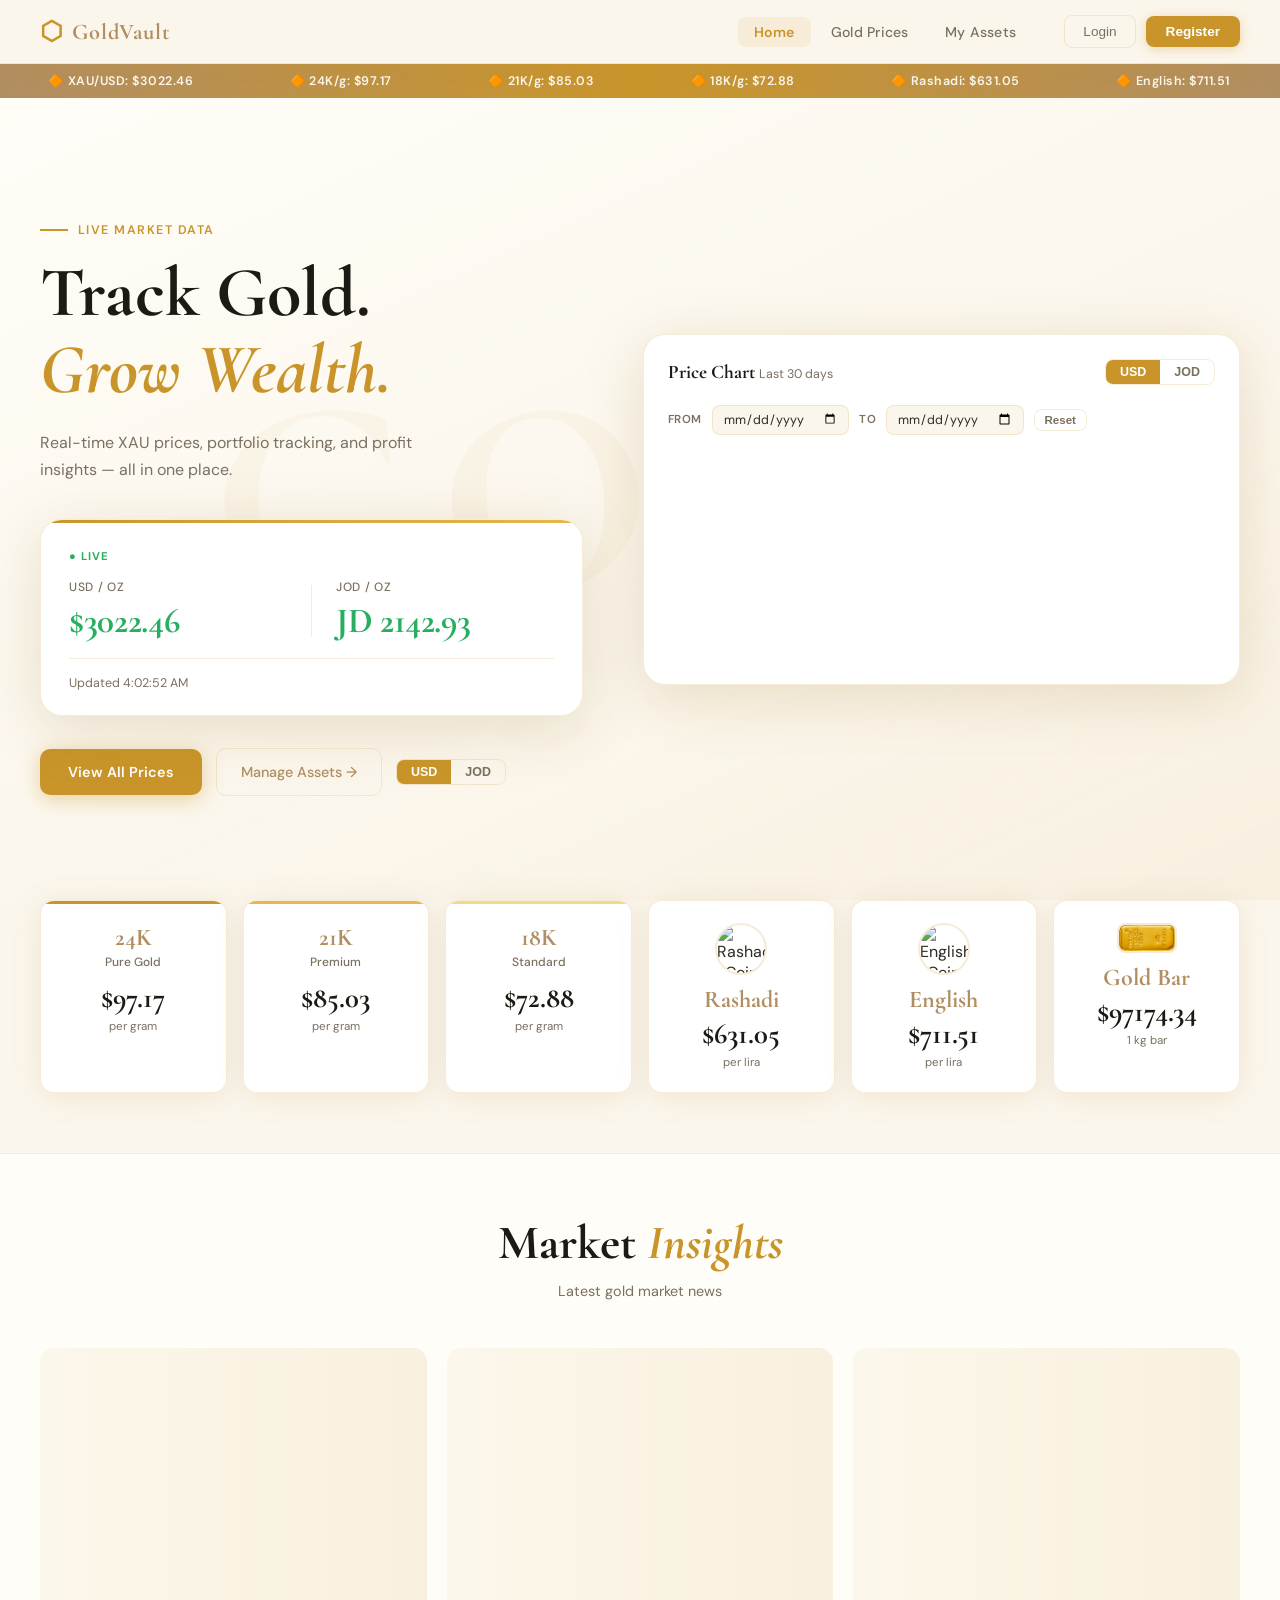
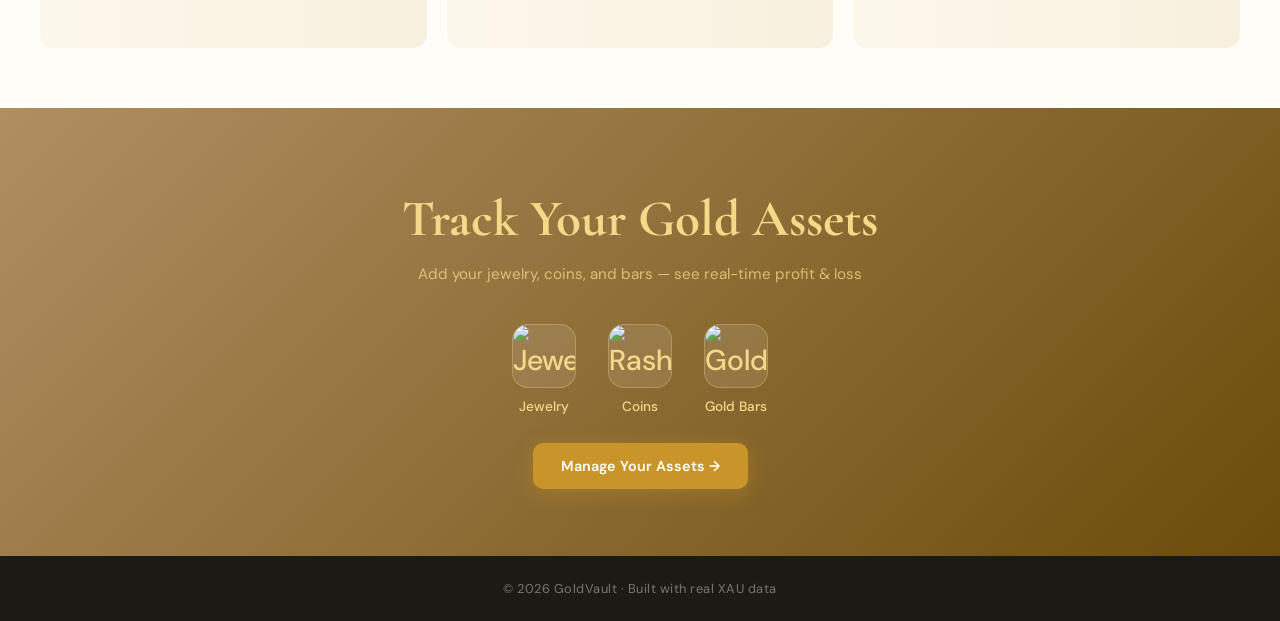
==== html/index.html @ d821ee91 "fix index page" ====
<!DOCTYPE html>
<html lang="en">

<head>
  <meta charset="UTF-8" />
  <meta name="viewport" content="width=device-width, initial-scale=1.0" />
  <title>GoldVault – Live Gold Price Tracker</title>
  <link rel="icon" href="../assets/images/gold_logo.png" type="image/x-icon">
  <link rel="preconnect" href="https://fonts.googleapis.com">
  <link
    href="https://fonts.googleapis.com/css2?family=Cormorant+Garamond:ital,wght@0,300;0,400;0,600;0,700;1,300;1,400&family=DM+Sans:wght@300;400;500;600&display=swap"
    rel="stylesheet">
  <link rel="stylesheet" href="../css/style.css">
</head>

<body>
  <div class="sparkle-layer" id="sparkleLayer"></div>
  <div class="coin-burst" id="coinBurst"></div>

  <!-- NAVBAR -->
  <nav class="navbar">
    <div class="nav-brand">
      <span class="nav-icon">⬡</span>
      <span class="nav-title">GoldVault</span>
    </div>
    <ul class="nav-links">
      <li><a href="../html/index.html" class="active">Home</a></li>
      <li><a href="../html/prices.html">Gold Prices</a></li>
      <li><a href="../html/myAssets.html">My Assets</a></li>
    </ul>
    <div class="nav-auth">
      <button id="loginBtn" type="button" class="btn-ghost">Login</button>
      <button id="registerBtn" type="button" class="btn-gold">Register</button>
      <button id="logoutBtn" type="button" class="btn-ghost" style="display: none;">Logout</button>
    </div>
    <button class="nav-toggle" id="navToggle">☰</button>
  </nav>

  <!-- TICKER -->
  <div class="ticker-bar">
    <div class="ticker-track" id="tickerTrack">
      <span class="ticker-item">🔴 Loading live prices...</span>
    </div>
  </div>

  <!-- HERO -->
  <section class="hero">
    <div class="hero-bg-text">GOLD</div>
    <div class="hero-content">
      <div class="hero-left">
        <p class="hero-eyebrow">Live Market Data</p>
        <h1 class="hero-title">Track Gold.<br><em>Grow Wealth.</em></h1>
        <p class="hero-sub">Real-time XAU prices, portfolio tracking, and profit insights — all in one place.</p>

        <div class="live-price-card" id="livePriceCard">
          <div class="live-badge">● LIVE</div>
          <div class="price-row">
            <div class="price-block">
              <span class="price-label">USD / oz</span>
              <span class="price-value" id="priceUSD">—</span>
            </div>
            <div class="price-divider"></div>
            <div class="price-block">
              <span class="price-label">JOD / oz</span>
              <span class="price-value" id="priceJOD">—</span>
            </div>
          </div>
          <div class="price-meta">
            <span id="priceTime">Fetching...</span>
          </div>
        </div>

        <div class="hero-cta">
          <a href="../html/prices.html" class="btn-gold-lg">View All Prices</a>
          <a href="../html/myAssets.html" class="btn-outline-lg">Manage Assets →</a>
          <div class="cta-price-btn">
            <div class="currency-toggle">
              <button class="toggle-btn active" id="btnUSD" onclick="setCurrency('USD')">USD</button>
              <button class="toggle-btn" id="btnJOD" onclick="setCurrency('JOD')">JOD</button>
            </div>
          </div>
        </div>
      </div>

      <div class="hero-right">
        <div class="chart-card">
          <div class="chart-header">
            <span class="chart-title">Price Chart <span class="chart-sub">Last 30 days</span></span>
            <div class="chart-currency-toggle">
              <button class="ctoggle active" onclick="toggleChart('USD',this)">USD</button>
              <button class="ctoggle" onclick="toggleChart('JOD',this)">JOD</button>
            </div>
          </div>
          <div class="chart-controls">
            <span class="chart-date-label">From</span>
            <input type="date" id="chartDateFrom" class="chart-date-input" onchange="filterChartByDate()"/>
            <span class="chart-date-label">To</span>
            <input type="date" id="chartDateTo" class="chart-date-input" onchange="filterChartByDate()"/>
            <button class="toggle-btn" onclick="resetChartFilter()" style="border:1.5px solid var(--border);border-radius:8px;font-size:0.72rem;padding:4px 10px">Reset</button>
          </div>
          <canvas id="priceChart" height="220"></canvas>
        </div>
      </div>
    </div>
  </section>

  <!-- GOLD RATES STRIP -->
  <section class="rates-strip">
    <div class="rates-grid">
      <div class="rate-card karat24">
        <div class="rate-karat">24K</div>
        <div class="rate-name">Pure Gold</div>
        <div class="rate-price" id="rate24">—</div>
        <div class="rate-unit">per gram</div>
      </div>
      <div class="rate-card karat21">
        <div class="rate-karat">21K</div>
        <div class="rate-name">Premium</div>
        <div class="rate-price" id="rate21">—</div>
        <div class="rate-unit">per gram</div>
      </div>
      <div class="rate-card karat18">
        <div class="rate-karat">18K</div>
        <div class="rate-name">Standard</div>
        <div class="rate-price" id="rate18">—</div>
        <div class="rate-unit">per gram</div>
      </div>
      <div class="rate-card coin-card">
        <img src="../assets/coins/rashadi_coin.png" alt="Rashadi Coin" class="coin-img" />
        <div class="rate-karat">Rashadi</div>
        <div class="rate-price" id="rateRashadi">—</div>
        <div class="rate-unit">per lira</div>
      </div>
      <div class="rate-card coin-card">
        <img src="../assets/coins/english_coin.png" alt="English Coin" class="coin-img" />
        <div class="rate-karat">English</div>
        <div class="rate-price" id="rateEnglish">—</div>
        <div class="rate-unit">per lira</div>
      </div>
      <div class="rate-card bar-card">
        <img src="../assets/bars/gold-bar.jpg" alt="Gold Bar" class="bar-img" />
        <div class="rate-karat">Gold Bar</div>
        <div class="rate-price" id="rateBar">—</div>
        <div class="rate-unit">1 kg bar</div>
      </div>
    </div>
  </section>

  <!-- NEWS SECTION -->
  <section class="news-section">
    <div class="section-header">
      <h2 class="section-title">Market <em>Insights</em></h2>
      <p class="section-sub">Latest gold market news</p>
    </div>
    <div class="news-grid" id="newsGrid">
      <div class="news-skeleton"></div>
      <div class="news-skeleton"></div>
      <div class="news-skeleton"></div>
    </div>
  </section>

  <!-- ADD ASSETS -->
  <section class="cta-section">
    <div class="cta-inner">
      <h2 class="cta-title">Track Your Gold Assets</h2>
      <p class="cta-sub">Add your jewelry, coins, and bars — see real-time profit & loss</p>
      <div class="asset-types">
        <div class="asset-type">
          <div class="asset-icon"><img src="../assets/images/gold-jewelry.png" alt="Jewelry"></div>
          <span>Jewelry</span>
        </div>
        <div class="asset-type">
          <div class="asset-icon"><img src="../assets/coins/rashadi_coin.png" alt="Rashadi Coin"></div>
          <span>Coins</span>
        </div>
        <div class="asset-type">
          <div class="asset-icon"><img src="../assets/bars/square_gold.png" alt="Gold Bar"></div>
          <span>Gold Bars</span>
        </div>
      </div>
      <a href="../html/myAssets.html" class="btn-gold-lg">Manage Your Assets →</a>
    </div>
  </section>

  <footer class="footer">
    <p>© 2026 GoldVault · Built with real XAU data</p>
  </footer>

  <script src="https://cdn.jsdelivr.net/npm/chart.js"></script>
  <script src="../js/app.js"></script>
</body>

</html>
---- css/style.css ----
/* ============================
   GOLDVAULT – CSS
   Gold/Amber Luxury Theme
   ============================ */

*,
*::before,
*::after {
  box-sizing: border-box;
  margin: 0;
  padding: 0;
}

:root {
  --gold: #C9952A;
  --gold-light: #E8B84B;
  --gold-pale: #F5D98A;
  --gold-dark: #B18E62;
  --cream: #FBF6EC;
  --warm-white: #FFFDF7;
  --charcoal: #1C1A14;
  --ink: #2E2B20;
  --muted: #7A7060;
  --card-bg: #FFFFFF;
  --border: rgba(201, 149, 42, 0.18);
  --shadow: 0 4px 32px rgba(139, 101, 16, 0.10);
  --shadow-lg: 0 12px 60px rgba(139, 101, 16, 0.18);
  --radius: 14px;
  --radius-lg: 22px;
}

html {
  scroll-behavior: smooth;

}

body {
  font-family: 'DM Sans', sans-serif;
  background: var(--cream);
  color: var(--ink);
  min-height: 100vh;
  overflow-x: hidden;
  cursor: url("data:image/svg+xml,%3Csvg xmlns='http://www.w3.org/2000/svg' width='28' height='28' viewBox='0 0 28 28'%3E%3Ccircle cx='14' cy='14' r='13' fill='%23C9952A' stroke='%23B18E62' stroke-width='1.5'/%3E%3Ccircle cx='14' cy='14' r='9' fill='none' stroke='%23F5D98A' stroke-width='1'/%3E%3Ctext x='14' y='18.5' text-anchor='middle' font-size='11' font-weight='bold' fill='%23FBF6EC' font-family='serif'%3E%E2%9D%96%3C/text%3E%3C/svg%3E") 14 14, pointer;
}

/* ── FLOATING SPARKLES ── */
.sparkle-layer {
  position: fixed;
  top: 0; left: 0;
  width: 100%; height: 100%;
  pointer-events: none;
  z-index: 0;
  overflow: hidden;
}

.sparkle {
  position: absolute;
  border-radius: 50%;
  pointer-events: none;
  animation: floatSparkle linear infinite;
  opacity: 0;
}

@keyframes floatSparkle {
  0%   { transform: translateY(0) rotate(0deg) scale(0.8); opacity: 0; }
  10%  { opacity: 1; }
  90%  { opacity: 0.7; }
  100% { transform: translateY(-110vh) rotate(720deg) scale(1.2); opacity: 0; }
}

/* ── COIN EXPLOSION ── */
.coin-burst {
  position: fixed;
  pointer-events: none;
  z-index: 9999;
  width: 0; height: 0;
}

.burst-coin {
  position: absolute;
  font-size: 18px;
  animation: burstFly 0.9s ease-out forwards;
  transform-origin: center;
}

@keyframes burstFly {
  0%   { transform: translate(0,0) scale(1) rotate(0deg); opacity: 1; }
  100% { transform: translate(var(--tx), var(--ty)) scale(0.3) rotate(var(--tr)); opacity: 0; }
}

/* ── FONTS ── */
.serif {
  font-family: 'Cormorant Garamond', serif;
}

em {
  font-style: italic;
  font-family: 'Cormorant Garamond', serif;
  color: var(--gold);
}

/* ============================
   NAVBAR
   ============================ */
.navbar {
  position: sticky;
  top: 0;
  z-index: 100;
  display: flex;
  align-items: center;
  gap: 32px;
  padding: 0 40px;
  height: 64px;
  background: rgba(251, 246, 236, 0.92);
  backdrop-filter: blur(16px);
  border-bottom: 1px solid var(--border);
  box-shadow: 0 2px 20px rgba(201, 149, 42, 0.08);
}

.nav-brand {
  display: flex;
  align-items: center;
  gap: 8px;
  font-family: 'Cormorant Garamond', serif;
  font-size: 1.4rem;
  font-weight: 700;
  color: var(--gold-dark);
  letter-spacing: 0.04em;
  text-decoration: none;
}

.nav-icon {
  font-size: 1.6rem;
  color: var(--gold);
}

.nav-title {
  color: var(--gold-dark);
}

.nav-links {
  display: flex;
  gap: 4px;
  list-style: none;
  margin-left: auto;
}

.nav-links a {
  display: block;
  padding: 6px 16px;
  text-decoration: none;
  color: var(--muted);
  font-size: 0.88rem;
  font-weight: 500;
  letter-spacing: 0.02em;
  border-radius: 8px;
  transition: all 0.2s;
}

.nav-links a:hover,
.nav-links a.active {
  color: var(--gold-dark);
  background: rgba(201, 149, 42, 0.10);
}

.nav-links a.active {
  color: var(--gold);
  font-weight: 600;
}

.nav-auth {
  display: flex;
  align-items: center;
  gap: 10px;
}

.btn-ghost {
  padding: 8px 18px;
  border-radius: 8px;
  border: 1.5px solid var(--border);
  background: transparent;
  color: var(--muted);
  font-size: 0.85rem;
  font-weight: 500;
  text-decoration: none;
  transition: all 0.2s;
  cursor: pointer;
}

.btn-ghost:hover {
  border-color: var(--gold);
  color: var(--gold);
}

.btn-gold {
  padding: 8px 20px;
  border-radius: 8px;
  border: none;
  background: var(--gold);
  color: #fff;
  font-size: 0.85rem;
  font-weight: 600;
  text-decoration: none;
  transition: all 0.2s;
  cursor: pointer;
  box-shadow: 0 2px 12px rgba(201, 149, 42, 0.35);
}

.btn-gold:hover {
  background: var(--gold-light);
  transform: translateY(-1px);
}

.nav-toggle {
  display: none;
  background: none;
  border: none;
  font-size: 1.4rem;
  color: var(--gold-dark);
  cursor: pointer;
}

/* ============================
   TICKER BAR
   ============================ */
.ticker-bar {
  background: linear-gradient(90deg, var(--gold-dark), var(--gold), var(--gold-dark));
  height: 34px;
  overflow: hidden;
  display: flex;
  align-items: center;
}

.ticker-track {
  display: flex;
  align-items: center;
  white-space: nowrap;
  animation: ticker 28s linear infinite;
}

.ticker-item {
  padding: 0 48px;
  font-size: 0.78rem;
  font-weight: 600;
  color: var(--cream);
  letter-spacing: 0.04em;
}

@keyframes ticker {
  from {
    transform: translateX(0);
  }

  to {
    transform: translateX(-50%);
  }
}

/* ============================
   HERO
   ============================ */
.hero {
  position: relative;
  padding: 80px 40px 60px;
  overflow: hidden;
  min-height: calc(100vh - 98px);
  display: flex;
  align-items: center;
  background: linear-gradient(155deg, var(--warm-white) 0%, var(--cream) 60%, rgba(201, 149, 42, 0.06) 100%);
}

.hero-bg-text {
  position: absolute;
  top: 50%;
  left: 50%;
  transform: translate(-50%, -50%);
  font-family: 'Cormorant Garamond', serif;
  font-size: clamp(120px, 22vw, 280px);
  font-weight: 700;
  letter-spacing: 0.08em;
  color: rgba(201, 149, 42, 0.05);
  pointer-events: none;
  user-select: none;
  white-space: nowrap;
}

.hero-content {
  position: relative;
  z-index: 2;
  display: grid;
  grid-template-columns: 1fr 1.1fr;
  gap: 60px;
  align-items: center;
  max-width: 1280px;
  margin: 0 auto;
  width: 100%;
}

.hero-eyebrow {
  font-size: 0.78rem;
  font-weight: 600;
  letter-spacing: 0.12em;
  text-transform: uppercase;
  color: var(--gold);
  margin-bottom: 16px;
  display: flex;
  align-items: center;
  gap: 10px;
}

.hero-eyebrow::before {
  content: '';
  display: block;
  width: 28px;
  height: 1.5px;
  background: var(--gold);
}

.hero-title {
  font-family: 'Cormorant Garamond', serif;
  font-size: clamp(3rem, 5.5vw, 5rem);
  font-weight: 700;
  line-height: 1.1;
  color: var(--charcoal);
  margin-bottom: 20px;
}

.hero-sub {
  color: var(--muted);
  font-size: 1rem;
  line-height: 1.7;
  max-width: 420px;
  margin-bottom: 36px;
}

/* LIVE PRICE CARD */
.live-price-card {
  background: var(--card-bg);
  border: 1.5px solid var(--border);
  border-radius: var(--radius-lg);
  padding: 24px 28px;
  box-shadow: var(--shadow-lg);
  margin-bottom: 32px;
  position: relative;
  overflow: hidden;
}

.live-price-card::before {
  content: '';
  position: absolute;
  top: 0;
  left: 0;
  right: 0;
  height: 3px;
  background: linear-gradient(90deg, var(--gold), var(--gold-light));
}

.live-badge {
  display: inline-flex;
  align-items: center;
  gap: 6px;
  font-size: 0.7rem;
  font-weight: 700;
  letter-spacing: 0.1em;
  text-transform: uppercase;
  color: #27ae60;
  margin-bottom: 16px;
  animation: pulse-badge 2s ease-in-out infinite;
}

@keyframes pulse-badge {

  0%,
  100% {
    opacity: 1;
  }

  50% {
    opacity: 0.5;
  }
}

.price-row {
  display: flex;
  align-items: center;
  gap: 24px;
}

.price-block {
  flex: 1;
}

.price-label {
  font-size: 0.75rem;
  font-weight: 500;
  color: var(--muted);
  letter-spacing: 0.06em;
  text-transform: uppercase;
  display: block;
  margin-bottom: 4px;
}

.price-value {
  font-family: 'Cormorant Garamond', serif;
  font-size: 2.2rem;
  font-weight: 700;
  color: var(--gold-dark);
  letter-spacing: -0.01em;
}

.price-divider {
  width: 1px;
  height: 52px;
  background: var(--border);
}

.price-meta {
  display: flex;
  align-items: center;
  justify-content: space-between;
  margin-top: 16px;
  padding-top: 16px;
  border-top: 1px solid var(--border);
  font-size: 0.78rem;
  color: var(--muted);
}

.currency-toggle {
  display: flex;
  border-radius: 8px;
  border: 1.5px solid var(--border);
  overflow: hidden;
}

.toggle-btn {
  padding: 5px 14px;
  background: transparent;
  border: none;
  font-size: 0.78rem;
  font-weight: 600;
  color: var(--muted);
  cursor: pointer;
  transition: all 0.2s;
}

.toggle-btn.active {
  background: var(--gold);
  color: #fff;
}

/* HERO CTA */
.hero-cta {
  display: flex;
  gap: 14px;
  align-items: center;
}

.btn-gold-lg {
  padding: 14px 28px;
  background: var(--gold);
  color: #fff;
  font-size: 0.9rem;
  font-weight: 600;
  text-decoration: none;
  border-radius: 10px;
  box-shadow: 0 4px 20px rgba(201, 149, 42, 0.40);
  transition: all 0.2s;
}

.btn-gold-lg:hover {
  background: var(--gold-light);
  transform: translateY(-2px);
  box-shadow: 0 8px 28px rgba(201, 149, 42, 0.50);
}

.btn-outline-lg {
  padding: 14px 24px;
  border: 1.5px solid var(--border);
  color: var(--gold-dark);
  font-size: 0.9rem;
  font-weight: 500;
  text-decoration: none;
  border-radius: 10px;
  transition: all 0.2s;
}

.btn-outline-lg:hover {
  border-color: var(--gold);
  color: var(--gold);
  background: rgba(201, 149, 42, 0.06);
}

/* CHART CARD */
.hero-right {
  width: 100%;
}

.chart-card {
  background: var(--card-bg);
  border: 1.5px solid var(--border);
  border-radius: var(--radius-lg);
  padding: 24px;
  box-shadow: var(--shadow-lg);
}

.chart-header {
  display: flex;
  justify-content: space-between;
  align-items: center;
  margin-bottom: 20px;
}

.chart-title {
  font-family: 'Cormorant Garamond', serif;
  font-size: 1.2rem;
  font-weight: 700;
  color: var(--charcoal);
}

.chart-sub {
  font-size: 0.78rem;
  color: var(--muted);
  font-weight: 400;
  font-family: 'DM Sans', sans-serif;
}

.chart-currency-toggle {
  display: flex;
  border-radius: 8px;
  border: 1.5px solid var(--border);
  overflow: hidden;
}

.ctoggle {
  padding: 5px 14px;
  background: transparent;
  border: none;
  font-size: 0.78rem;
  font-weight: 600;
  color: var(--muted);
  cursor: pointer;
  transition: all 0.2s;
}

.ctoggle.active {
  background: var(--gold);
  color: #fff;
}

/* ============================
   RATES STRIP
   ============================ */
.rates-strip {
  padding: 0 40px 60px;
  max-width: 1280px;
  margin: 0 auto;
}

.rates-grid {
  display: grid;
  grid-template-columns: repeat(3, 1fr) repeat(3, 1fr);
  gap: 16px;
}

.rate-card {
  background: var(--card-bg);
  border: 1.5px solid var(--border);
  border-radius: var(--radius);
  padding: 22px 18px;
  text-align: center;
  box-shadow: var(--shadow);
  transition: all 0.25s;
  cursor: default;
  position: relative;
  overflow: hidden;
}

.rate-card:hover {
  transform: translateY(-4px);
  box-shadow: var(--shadow-lg);
  border-color: rgba(201, 149, 42, 0.35);
}

.rate-karat {
  font-family: 'Cormorant Garamond', serif;
  font-size: 1.5rem;
  font-weight: 700;
  color: var(--gold-dark);
  margin-bottom: 2px;
}

.rate-name {
  font-size: 0.75rem;
  color: var(--muted);
  margin-bottom: 10px;
  font-weight: 500;
}

.rate-price {
  font-family: 'Cormorant Garamond', serif;
  font-size: 1.8rem;
  font-weight: 700;
  color: var(--charcoal);
}

.rate-unit {
  font-size: 0.72rem;
  color: var(--muted);
  margin-top: 4px;
}

.karat24::before {
  content: '';
  position: absolute;
  top: 0;
  left: 0;
  right: 0;
  height: 3px;
  background: var(--gold);
}

.karat21::before {
  content: '';
  position: absolute;
  top: 0;
  left: 0;
  right: 0;
  height: 3px;
  background: var(--gold-light);
}

.karat18::before {
  content: '';
  position: absolute;
  top: 0;
  left: 0;
  right: 0;
  height: 3px;
  background: var(--gold-pale);
}

.coin-img,
.bar-img {
  width: 52px;
  height: 52px;
  object-fit: cover;
  border-radius: 50%;
  margin: 0 auto 10px;
  display: block;
  border: 2px solid var(--border);
}

.bar-img {
  border-radius: 8px;
  width: 60px;
  height: 30px;
}

/* ============================
   NEWS SECTION
   ============================ */
.news-section {
  padding: 60px 40px;
  background: var(--warm-white);
  border-top: 1px solid var(--border);
}

.section-header {
  text-align: center;
  margin-bottom: 48px;
}

.section-title {
  font-family: 'Cormorant Garamond', serif;
  font-size: clamp(2rem, 4vw, 3rem);
  font-weight: 700;
  color: var(--charcoal);
  margin-bottom: 10px;
}

.section-sub {
  color: var(--muted);
  font-size: 0.9rem;
}

.news-grid {
  display: grid;
  grid-template-columns: repeat(3, 1fr);
  gap: 20px;
  max-width: 1200px;
  margin: 0 auto;
}

.news-card {
  background: var(--card-bg);
  border: 1.5px solid var(--border);
  border-radius: var(--radius);
  overflow: hidden;
  box-shadow: var(--shadow);
  transition: all 0.25s;
  text-decoration: none;
  color: inherit;
  display: flex;
  flex-direction: column;
}

.news-card:hover {
  transform: translateY(-4px);
  box-shadow: var(--shadow-lg);
  border-color: rgba(201, 149, 42, 0.35);
}

.news-img {
  width: 100%;
  height: 160px;
  object-fit: cover;
  background: linear-gradient(135deg, rgba(201, 149, 42, 0.15), rgba(201, 149, 42, 0.05));
}

.news-body {
  padding: 20px;
  flex: 1;
  display: flex;
  flex-direction: column;
}

.news-source {
  font-size: 0.7rem;
  font-weight: 700;
  letter-spacing: 0.08em;
  text-transform: uppercase;
  color: var(--gold);
  margin-bottom: 8px;
}

.news-headline {
  font-family: 'Cormorant Garamond', serif;
  font-size: 1.1rem;
  font-weight: 600;
  line-height: 1.4;
  color: var(--charcoal);
  margin-bottom: 10px;
  flex: 1;
}

.news-date {
  font-size: 0.75rem;
  color: var(--muted);
  margin-top: auto;
}

.news-skeleton {
  height: 300px;
  border-radius: var(--radius);
  background: linear-gradient(90deg, rgba(201, 149, 42, 0.06) 0%, rgba(201, 149, 42, 0.12) 50%, rgba(201, 149, 42, 0.06) 100%);
  background-size: 200% 100%;
  animation: shimmer 1.5s infinite;
}

@keyframes shimmer {
  from {
    background-position: -200% 0;
  }

  to {
    background-position: 200% 0;
  }
}

/* ============================
   CTA SECTION
   ============================ */
.cta-section {
  padding: 80px 40px;
  background: linear-gradient(135deg, var(--gold-dark) 0%, #6b4c0a 100%);
  text-align: center;
}

.cta-inner {
  max-width: 680px;
  margin: 0 auto;
}

.cta-title {
  font-family: 'Cormorant Garamond', serif;
  font-size: clamp(2rem, 4vw, 3.2rem);
  font-weight: 700;
  color: var(--gold-pale);
  margin-bottom: 14px;
}

.cta-sub {
  color: rgba(245, 217, 138, 0.75);
  font-size: 0.95rem;
  margin-bottom: 40px;
}

.asset-types {
  display: flex;
  justify-content: center;
  gap: 32px;
  margin-bottom: 40px;
}

.asset-type {
  display: flex;
  flex-direction: column;
  align-items: center;
  gap: 10px;
  color: var(--gold-pale);
  font-size: 0.85rem;
  font-weight: 500;
}

.asset-icon img {
  width: 64px;
  height: 64px;
  background: rgba(255, 255, 255, 0.1);
  border: 1.5px solid rgba(245, 217, 138, 0.3);
  border-radius: 16px;
  display: flex;
  align-items: center;
  justify-content: center;
  font-size: 1.8rem;
  transition: all 0.2s;
}

.asset-type:hover .asset-icon img {
  background: rgba(245, 217, 138, 0.15);
  transform: translateY(-4px);
}

/* ============================
   FOOTER
   ============================ */
.footer {
  background: var(--charcoal);
  color: rgba(255, 255, 255, 0.4);
  text-align: center;
  padding: 24px 40px;
  font-size: 0.8rem;
  letter-spacing: 0.04em;
}

/* ============================
   PRICES PAGE
   ============================ */
.page-hero {
  padding: 60px 40px;
  background: linear-gradient(135deg, #1C1A14 0%, #2a1d00 45%, #3d2e00 75%, #7a5a10 100%);
  border-bottom: 1px solid var(--border);
  position: relative;
  overflow: hidden;
}

.page-hero::before {
  content: 'GOLD';
  position: absolute;
  right: -20px;
  top: 50%;
  transform: translateY(-50%);
  font-family: 'Cormorant Garamond', serif;
  font-size: clamp(100px, 18vw, 220px);
  font-weight: 700;
  color: rgba(201,149,42,0.08);
  pointer-events: none;
  user-select: none;
  letter-spacing: 0.06em;
  line-height: 1;
}

.page-hero-inner {
  max-width: 1280px;
  width: 100%;
  margin: 0 auto;
  display: flex;
  justify-content: space-between;
  align-items: center;
  gap: 40px;
  position: relative;
  z-index: 1;
}

.page-hero-content {
  flex: 1;
}

.page-title {
  font-family: 'Cormorant Garamond', serif;
  font-size: clamp(2.5rem, 5vw, 4.5rem);
  font-weight: 700;
  color: var(--gold-pale);
  line-height: 1.1;
  margin-bottom: 12px;
}

.page-title em {
  color: var(--gold-light);
}

.page-sub {
  color: rgba(245,217,138,0.65);
  font-size: 0.95rem;
}

.page-hero .hero-eyebrow {
  color: var(--gold-light);
}

.page-hero .hero-eyebrow::before {
  background: var(--gold-light);
}

.page-live-badge {
  background: var(--card-bg);
  border: 1.5px solid var(--border);
  border-radius: var(--radius-lg);
  padding: 28px 32px;
  box-shadow: var(--shadow-lg);
  text-align: center;
  min-width: 260px;
  position: relative;
  overflow: hidden;
}

.page-live-badge::before {
  content: '';
  position: absolute;
  top: 0;
  left: 0;
  right: 0;
  height: 3px;
  background: linear-gradient(90deg, var(--gold), var(--gold-light));
}

.page-ounce-price {
  font-family: 'Cormorant Garamond', serif;
  font-size: 2rem;
  font-weight: 700;
  color: var(--gold-dark);
  margin: 12px 0 4px;
}

.page-ounce-price span {
  display: block;
  font-size: 0.8rem;
  font-family: 'DM Sans', sans-serif;
  font-weight: 500;
  color: var(--muted);
  margin-bottom: 4px;
}

.page-time {
  font-size: 0.75rem;
  color: var(--muted);
}

/* PRICES SECTION */
.prices-section {
  padding: 60px 40px;
}

.prices-inner {
  max-width: 1280px;
  margin: 0 auto;
}

.price-category {
  margin-bottom: 64px;
}

.cat-title {
  font-family: 'Cormorant Garamond', serif;
  font-size: 2rem;
  font-weight: 700;
  color: var(--charcoal);
  margin-bottom: 28px;
  display: flex;
  align-items: center;
  gap: 20px;
}

.cat-line {
  flex: 1;
  height: 1px;
  background: linear-gradient(90deg, var(--border), transparent);
}

/* Section-level currency toggles */
.cat-toggle {
  margin-left: 0;
  flex-shrink: 0;
}

/* Chart date range picker */
.chart-controls {
  display: flex;
  gap: 10px;
  align-items: center;
  flex-wrap: wrap;
  margin-top: 10px;
}

.chart-date-input {
  padding: 5px 10px;
  border: 1.5px solid var(--border);
  border-radius: 8px;
  font-family: 'DM Sans', sans-serif;
  font-size: 0.78rem;
  color: var(--ink);
  background: var(--cream);
  cursor: pointer;
  outline: none;
  transition: border-color 0.2s;
}

.chart-date-input:focus {
  border-color: var(--gold);
}

.chart-date-label {
  font-size: 0.72rem;
  font-weight: 600;
  color: var(--muted);
  letter-spacing: 0.04em;
  text-transform: uppercase;
}

/* KARAT BIG CARDS */
.karat-cards {
  display: grid;
  grid-template-columns: repeat(3, 1fr);
  gap: 20px;
}

.karat-big-card {
  background: var(--card-bg);
  border: 1.5px solid var(--border);
  border-radius: var(--radius-lg);
  padding: 28px 24px;
  box-shadow: var(--shadow);
  position: relative;
  overflow: hidden;
  transition: all 0.25s;
}

.karat-big-card:hover {
  transform: translateY(-4px);
  box-shadow: var(--shadow-lg);
}

.kb-badge {
  font-family: 'Cormorant Garamond', serif;
  font-size: 3.5rem;
  font-weight: 700;
  color: var(--gold-dark);
  line-height: 1;
  margin-bottom: 4px;
}

.k24 .kb-badge {
  color: var(--gold);
}

.k21 .kb-badge {
  color: var(--gold-dark);
}

.k18 .kb-badge {
  color: #9e7d3a;
}

.kb-purity {
  font-size: 0.78rem;
  color: var(--muted);
  font-weight: 500;
  margin-bottom: 18px;
}

.kb-price {
  font-family: 'Cormorant Garamond', serif;
  font-size: 2.4rem;
  font-weight: 700;
  color: var(--charcoal);
  margin-bottom: 2px;
}

.kb-unit {
  font-size: 0.78rem;
  color: var(--muted);
  margin-bottom: 20px;
}

.kb-divider {
  height: 1px;
  background: var(--border);
  margin-bottom: 16px;
}

.kb-sub-row {
  display: flex;
  gap: 24px;
}

.kb-sub {
  flex: 1;
}

.kb-sub-val {
  font-family: 'Cormorant Garamond', serif;
  font-size: 1.1rem;
  font-weight: 600;
  color: var(--ink);
}

.kb-sub-label {
  font-size: 0.7rem;
  color: var(--muted);
  margin-top: 2px;
}

.kb-bar-fill {
  position: absolute;
  bottom: 0;
  left: 0;
  height: 4px;
  background: linear-gradient(90deg, var(--gold), var(--gold-light));
  border-radius: 0 4px 0 0;
}

/* TABLE */
.price-table-wrap {
  margin-top: 24px;
}

.table-title {
  font-size: 0.85rem;
  font-weight: 600;
  letter-spacing: 0.06em;
  text-transform: uppercase;
  color: var(--muted);
  margin-bottom: 14px;
}

.price-table {
  width: 100%;
  border-collapse: collapse;
  background: var(--card-bg);
  border: 1.5px solid var(--border);
  border-radius: var(--radius);
  overflow: hidden;
  box-shadow: var(--shadow);
}

.price-table thead {
  background: linear-gradient(90deg, rgba(201, 149, 42, 0.08), rgba(201, 149, 42, 0.04));
}

.price-table th {
  padding: 14px 20px;
  text-align: left;
  font-size: 0.75rem;
  font-weight: 700;
  letter-spacing: 0.08em;
  text-transform: uppercase;
  color: var(--gold-dark);
  border-bottom: 1.5px solid var(--border);
}

.price-table td {
  padding: 14px 20px;
  border-bottom: 1px solid rgba(201, 149, 42, 0.08);
  font-size: 0.9rem;
  color: var(--ink);
  transition: background 0.15s;
}

.price-table tr:last-child td {
  border-bottom: none;
}

.price-table tr:hover td {
  background: rgba(201, 149, 42, 0.04);
}

.loading-row {
  color: var(--muted);
  font-style: italic;
  text-align: center;
}

td.bold {
  font-weight: 600;
  font-family: 'Cormorant Garamond', serif;
  font-size: 1rem;
}

/* COINS */
.coins-grid {
  display: grid;
  grid-template-columns: repeat(2, 1fr);
  gap: 24px;
}

.coin-detail-card {
  background: var(--card-bg);
  border: 1.5px solid var(--border);
  border-radius: var(--radius-lg);
  padding: 28px 24px;
  box-shadow: var(--shadow);
  display: flex;
  gap: 24px;
  align-items: flex-start;
  transition: all 0.25s;
}

.coin-detail-card:hover {
  transform: translateY(-4px);
  box-shadow: var(--shadow-lg);
  border-color: rgba(201, 149, 42, 0.35);
}

.coin-img-wrap {
  position: relative;
  flex-shrink: 0;
}

.coin-detail-img {
  width: 96px;
  height: 96px;
  border-radius: 50%;
  object-fit: cover;
  border: 3px solid var(--gold-pale);
  box-shadow: 0 4px 16px rgba(201, 149, 42, 0.3);
}

.coin-glow {
  position: absolute;
  top: 50%;
  left: 50%;
  transform: translate(-50%, -50%);
  width: 110px;
  height: 110px;
  border-radius: 50%;
  background: radial-gradient(circle, rgba(201, 149, 42, 0.2), transparent 70%);
  pointer-events: none;
}

.coin-info {
  flex: 1;
}

.coin-name {
  font-family: 'Cormorant Garamond', serif;
  font-size: 1.5rem;
  font-weight: 700;
  color: var(--charcoal);
  margin-bottom: 8px;
}

.coin-desc {
  font-size: 0.82rem;
  color: var(--muted);
  line-height: 1.6;
  margin-bottom: 18px;
}

.coin-specs {
  margin-bottom: 18px;
}

.spec-row {
  display: flex;
  justify-content: space-between;
  padding: 7px 0;
  border-bottom: 1px solid rgba(201, 149, 42, 0.08);
  font-size: 0.82rem;
}

.spec-row span {
  color: var(--muted);
}

.spec-row strong {
  color: var(--ink);
  font-weight: 600;
}

.coin-price-display {
  background: linear-gradient(135deg, rgba(201, 149, 42, 0.08), rgba(201, 149, 42, 0.03));
  border: 1px solid var(--border);
  border-radius: 10px;
  padding: 12px 16px;
  display: flex;
  justify-content: space-between;
  align-items: center;
}

.coin-price-label {
  font-size: 0.75rem;
  font-weight: 600;
  color: var(--muted);
  text-transform: uppercase;
  letter-spacing: 0.06em;
}

.coin-price-val {
  font-family: 'Cormorant Garamond', serif;
  font-size: 1.6rem;
  font-weight: 700;
  color: var(--gold-dark);
}

/* BARS */
.bars-section {
  display: flex;
  gap: 32px;
  align-items: flex-start;
}

.bar-visual {
  flex-shrink: 0;
  text-align: center;
}

.bar-big-img {
  width: 250px;
  height: 120px;
  object-fit: cover;
  border-radius: 30px;
  box-shadow: 0 8px 32px rgba(201, 149, 42, 0.25);
  border: 2px solid var(--gold-pale);
}

.bars-table-wrap {
  flex: 1;
}

/* CALCULATOR */
.calculator-card {
  background: var(--card-bg);
  border: 1.5px solid var(--border);
  border-radius: var(--radius-lg);
  padding: 32px 28px;
  box-shadow: var(--shadow);
}

.calc-row {
  display: flex;
  gap: 20px;
  margin-bottom: 24px;
}

.calc-group {
  flex: 1;
  display: flex;
  flex-direction: column;
  gap: 8px;
}

.calc-group label {
  font-size: 0.82rem;
  font-weight: 600;
  color: var(--muted);
  text-transform: uppercase;
  letter-spacing: 0.06em;
}

.calc-input {
  padding: 12px 16px;
  border: 1.5px solid var(--border);
  border-radius: 10px;
  font-family: 'DM Sans', sans-serif;
  font-size: 1rem;
  color: var(--ink);
  background: var(--cream);
  transition: border-color 0.2s;
  outline: none;
}

.calc-input:focus {
  border-color: var(--gold);
}

.calc-result {
  background: linear-gradient(135deg, rgba(201, 149, 42, 0.08), rgba(201, 149, 42, 0.03));
  border: 1.5px solid var(--border);
  border-radius: 10px;
  padding: 20px 24px;
  font-family: 'Cormorant Garamond', serif;
  font-size: 1.5rem;
  font-weight: 600;
  color: var(--gold-dark);
  text-align: center;
  min-height: 64px;
  display: flex;
  align-items: center;
  justify-content: center;
}

/* ============================
   RESPONSIVE
   ============================ */
@media (max-width: 1024px) {
  .hero-content {
    grid-template-columns: 1fr;
  }

  .hero-right {
    order: -1;
  }

  .hero-bg-text {
    display: none;
  }

  .rates-grid {
    grid-template-columns: repeat(3, 1fr);
  }

  .karat-cards {
    grid-template-columns: 1fr 1fr;
  }

  .bars-section {
    flex-direction: column;
  }
}

@media (max-width: 768px) {
  .navbar {
    padding: 0 20px;
  }

  .nav-links,
  .nav-auth {
    display: none;
  }

  .nav-toggle {
    display: block;
  }

  .hero {
    padding: 40px 20px;
  }

  .rates-strip {
    padding: 0 20px 40px;
  }

  .rates-grid {
    grid-template-columns: repeat(2, 1fr);
  }

  .news-grid {
    grid-template-columns: 1fr;
  }

  .karat-cards {
    grid-template-columns: 1fr;
  }

  .coins-grid {
    grid-template-columns: 1fr;
  }

  .prices-section {
    padding: 40px 20px;
  }

  .page-hero {
    flex-direction: column;
    padding: 40px 20px;
  }

  .calc-row {
    flex-direction: column;
  }

  .coin-detail-card {
    flex-direction: column;
    align-items: center;
    text-align: center;
  }

  .spec-row {
    text-align: left;
  }

  .hero-cta {
    flex-direction: column;
    align-items: flex-start;
  }

  .cta-price-btn{
    flex-direction: column;
    align-items: flex-start;
    gap: 12px;
    
  }
}

/* ============================
   PRICE CHANGE ANIMATION
   ============================ */
.price-up {
  color: #27ae60 !important;
}

.price-down {
  color: #e74c3c !important;
}

@keyframes flash-up {
  0% {
    background: rgba(39, 174, 96, 0.15);
  }

  100% {
    background: transparent;
  }
}

@keyframes flash-down {
  0% {
    background: rgba(231, 76, 60, 0.15);
  }

  100% {
    background: transparent;
  }
}

.flash-up {
  animation: flash-up 0.8s ease-out;
}

.flash-down {
  animation: flash-down 0.8s ease-out;
}
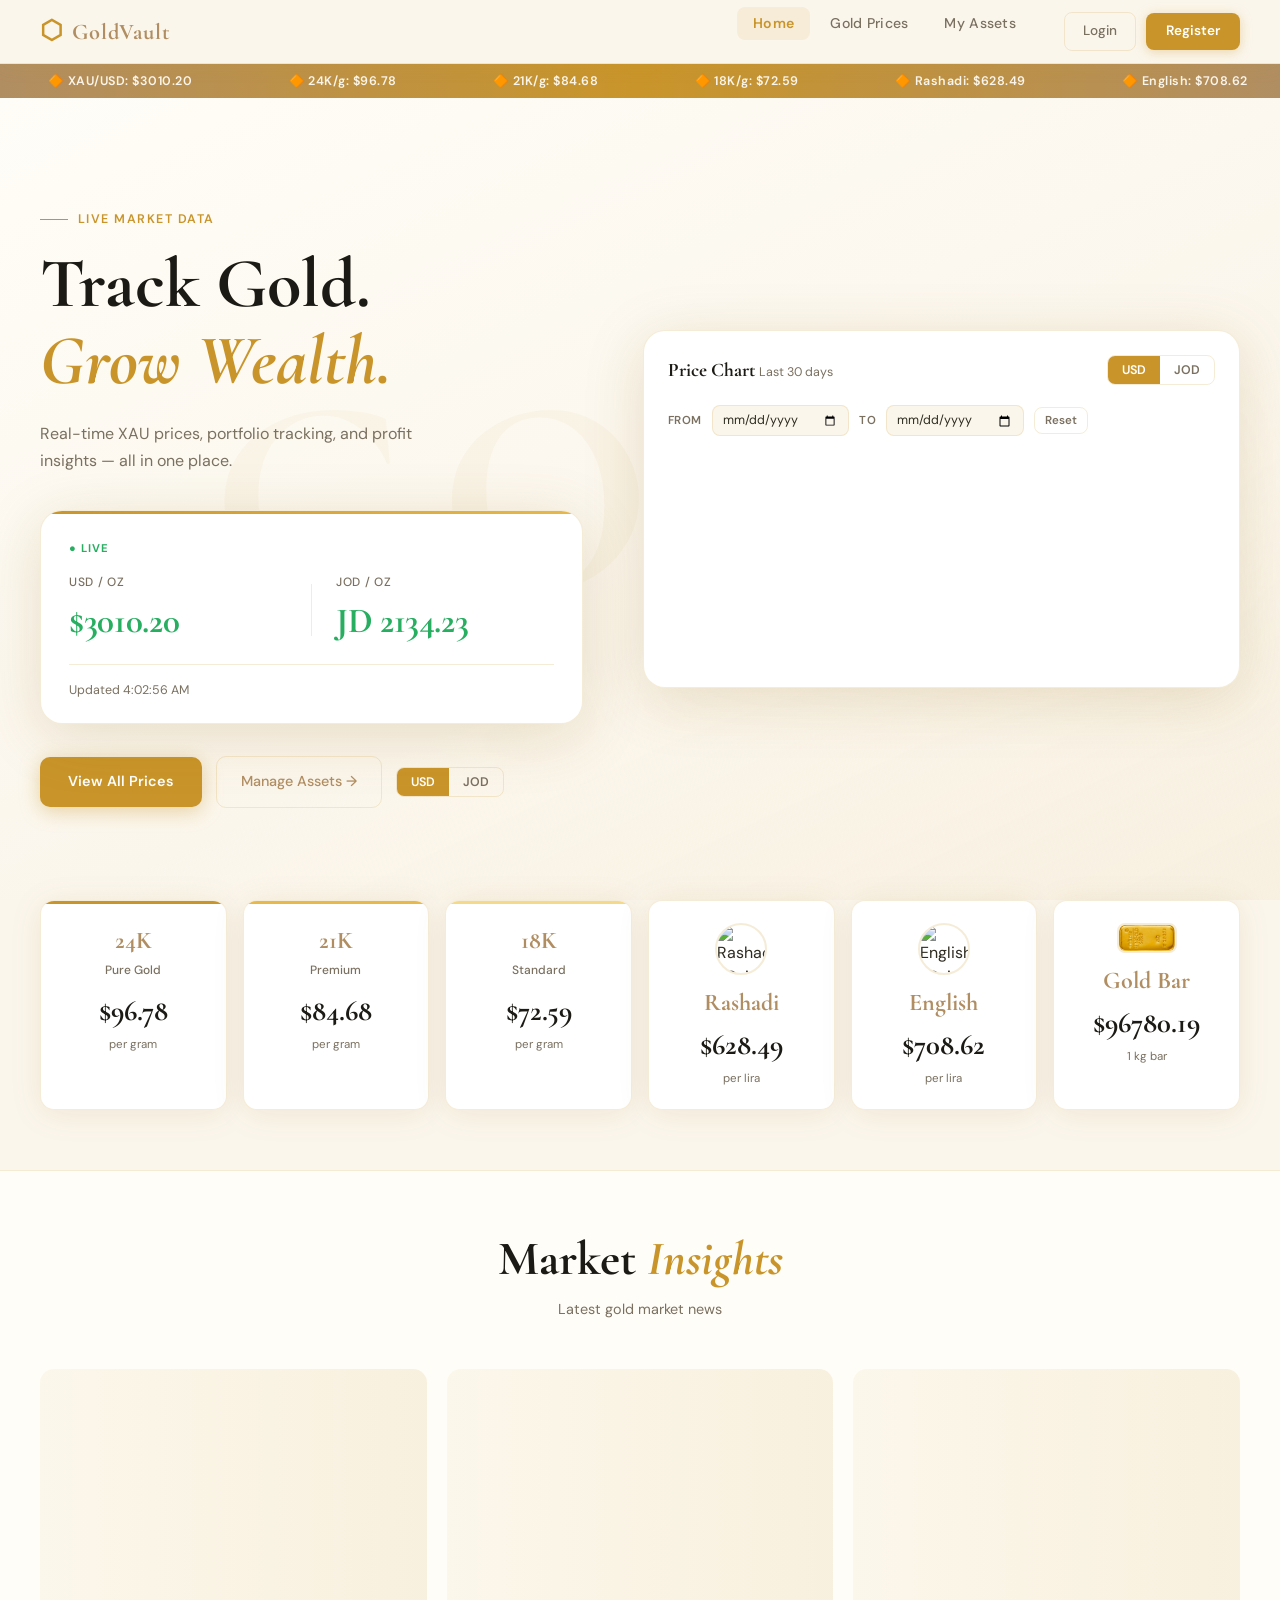
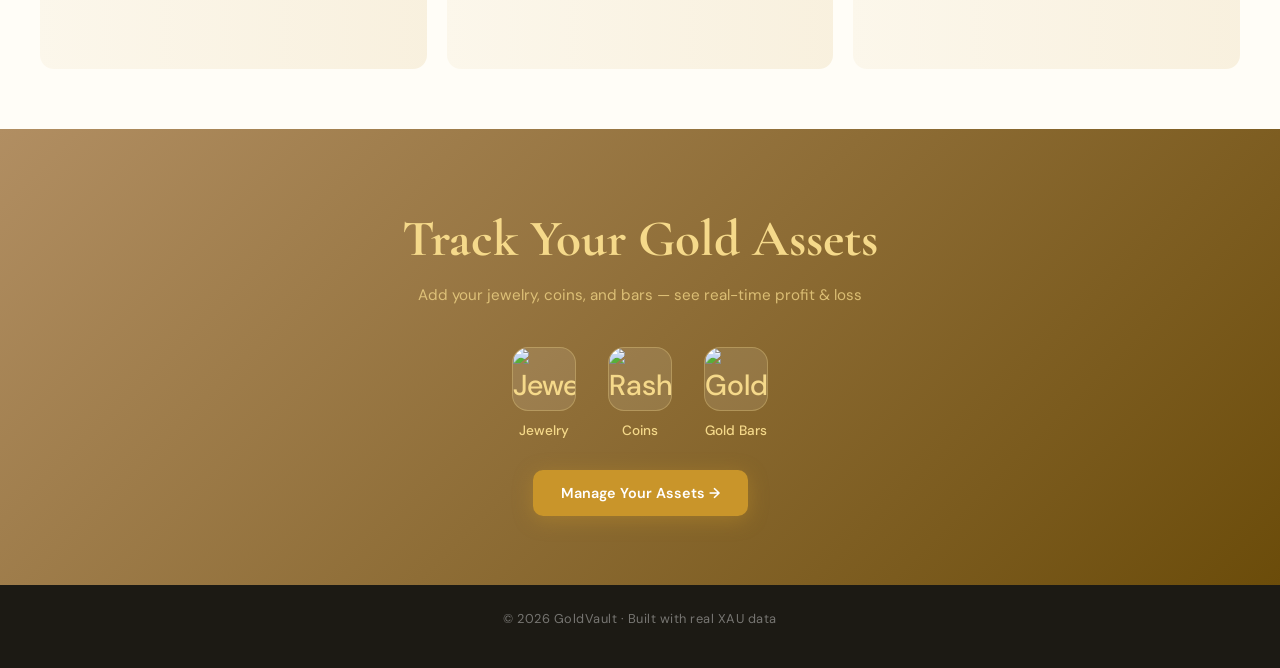
==== commit 7105b0d5: "Integrate Auth in all pages" ====
--- a/html/index.html
+++ b/html/index.html
@@ -2,192 +2,315 @@
 <html lang="en">
 
 <head>
-  <meta charset="UTF-8" />
-  <meta name="viewport" content="width=device-width, initial-scale=1.0" />
-  <title>GoldVault – Live Gold Price Tracker</title>
-  <link rel="icon" href="../assets/images/gold_logo.png" type="image/x-icon">
-  <link rel="preconnect" href="https://fonts.googleapis.com">
-  <link
-    href="https://fonts.googleapis.com/css2?family=Cormorant+Garamond:ital,wght@0,300;0,400;0,600;0,700;1,300;1,400&family=DM+Sans:wght@300;400;500;600&display=swap"
-    rel="stylesheet">
-  <link rel="stylesheet" href="../css/style.css">
+    <meta charset="UTF-8" />
+    <meta name="viewport" content="width=device-width, initial-scale=1.0" />
+    <title>GoldVault – Live Gold Price Tracker</title>
+    <link rel="icon" href="../assets/images/gold_logo.png" type="image/x-icon">
+    <link rel="preconnect" href="https://fonts.googleapis.com">
+    <link
+        href="https://fonts.googleapis.com/css2?family=Cormorant+Garamond:ital,wght@0,300;0,400;0,600;0,700;1,300;1,400&family=DM+Sans:wght@300;400;500;600&display=swap"
+        rel="stylesheet">
+
+    <link href="https://cdn.jsdelivr.net/npm/bootstrap@5.3.8/dist/css/bootstrap.min.css" rel="stylesheet"
+        integrity="sha384-sRIl4kxILFvY47J16cr9ZwB07vP4J8+LH7qKQnuqkuIAvNWLzeN8tE5YBujZqJLB" crossorigin="anonymous">
+
+    <link rel="stylesheet" href="../css/style.css">
+    <link rel="stylesheet" href="../css/auth.css">
 </head>
 
 <body>
-  <div class="sparkle-layer" id="sparkleLayer"></div>
-  <div class="coin-burst" id="coinBurst"></div>
-
-  <!-- NAVBAR -->
-  <nav class="navbar">
-    <div class="nav-brand">
-      <span class="nav-icon">⬡</span>
-      <span class="nav-title">GoldVault</span>
+    <div class="sparkle-layer" id="sparkleLayer"></div>
+    <div class="coin-burst" id="coinBurst"></div>
+
+    <!-- NAVBAR -->
+    <nav class="navbar">
+        <div class="nav-brand">
+            <span class="nav-icon">⬡</span>
+            <span class="nav-title">GoldVault</span>
+        </div>
+        <ul class="nav-links">
+            <li><a href="../html/index.html" class="active">Home</a></li>
+            <li><a href="../html/prices.html">Gold Prices</a></li>
+            <li><a href="../html/myAssets.html" id="assetsBtn">My Assets</a></li>
+        </ul>
+        <div class="nav-auth">
+            <button id="loginBtn" type="button" class="btn-ghost">Login</button>
+            <button id="registerBtn" type="button" class="btn-gold">Register</button>
+            <button id="logoutBtn" type="button" class="btn-ghost" style="display: none;">Logout</button>
+        </div>
+        <button class="nav-toggle" id="navToggle">☰</button>
+    </nav>
+
+    <!-- TICKER -->
+    <div class="ticker-bar">
+        <div class="ticker-track" id="tickerTrack">
+            <span class="ticker-item">🔴 Loading live prices...</span>
+        </div>
     </div>
-    <ul class="nav-links">
-      <li><a href="../html/index.html" class="active">Home</a></li>
-      <li><a href="../html/prices.html">Gold Prices</a></li>
-      <li><a href="../html/myAssets.html">My Assets</a></li>
-    </ul>
-    <div class="nav-auth">
-      <button id="loginBtn" type="button" class="btn-ghost">Login</button>
-      <button id="registerBtn" type="button" class="btn-gold">Register</button>
-      <button id="logoutBtn" type="button" class="btn-ghost" style="display: none;">Logout</button>
+
+    <!-- HERO -->
+    <section class="hero">
+        <div class="hero-bg-text">GOLD</div>
+        <div class="hero-content">
+            <div class="hero-left">
+                <p class="hero-eyebrow">Live Market Data</p>
+                <h1 class="hero-title">Track Gold.<br><em>Grow Wealth.</em></h1>
+                <p class="hero-sub">Real-time XAU prices, portfolio tracking, and profit insights — all in one place.
+                </p>
+
+                <div class="live-price-card" id="livePriceCard">
+                    <div class="live-badge">● LIVE</div>
+                    <div class="price-row">
+                        <div class="price-block">
+                            <span class="price-label">USD / oz</span>
+                            <span class="price-value" id="priceUSD">—</span>
+                        </div>
+                        <div class="price-divider"></div>
+                        <div class="price-block">
+                            <span class="price-label">JOD / oz</span>
+                            <span class="price-value" id="priceJOD">—</span>
+                        </div>
+                    </div>
+                    <div class="price-meta">
+                        <span id="priceTime">Fetching...</span>
+                    </div>
+                </div>
+
+                <div class="hero-cta">
+                    <a href="../html/prices.html" class="btn-gold-lg">View All Prices</a>
+                    <a href="../html/myAssets.html" class="btn-outline-lg">Manage Assets →</a>
+                    <div class="cta-price-btn">
+                        <div class="currency-toggle">
+                            <button class="toggle-btn active" id="btnUSD" onclick="setCurrency('USD')">USD</button>
+                            <button class="toggle-btn" id="btnJOD" onclick="setCurrency('JOD')">JOD</button>
+                        </div>
+                    </div>
+                </div>
+            </div>
+
+            <div class="hero-right">
+                <div class="chart-card">
+                    <div class="chart-header">
+                        <span class="chart-title">Price Chart <span class="chart-sub">Last 30 days</span></span>
+                        <div class="chart-currency-toggle">
+                            <button class="ctoggle active" onclick="toggleChart('USD',this)">USD</button>
+                            <button class="ctoggle" onclick="toggleChart('JOD',this)">JOD</button>
+                        </div>
+                    </div>
+                    <div class="chart-controls">
+                        <span class="chart-date-label">From</span>
+                        <input type="date" id="chartDateFrom" class="chart-date-input" onchange="filterChartByDate()" />
+                        <span class="chart-date-label">To</span>
+                        <input type="date" id="chartDateTo" class="chart-date-input" onchange="filterChartByDate()" />
+                        <button class="toggle-btn" onclick="resetChartFilter()"
+                            style="border:1.5px solid var(--border);border-radius:8px;font-size:0.72rem;padding:4px 10px">Reset</button>
+                    </div>
+                    <canvas id="priceChart" height="220"></canvas>
+                </div>
+            </div>
+        </div>
+    </section>
+
+    <!-- GOLD RATES STRIP -->
+    <section class="rates-strip">
+        <div class="rates-grid">
+            <div class="rate-card karat24">
+                <div class="rate-karat">24K</div>
+                <div class="rate-name">Pure Gold</div>
+                <div class="rate-price" id="rate24">—</div>
+                <div class="rate-unit">per gram</div>
+            </div>
+            <div class="rate-card karat21">
+                <div class="rate-karat">21K</div>
+                <div class="rate-name">Premium</div>
+                <div class="rate-price" id="rate21">—</div>
+                <div class="rate-unit">per gram</div>
+            </div>
+            <div class="rate-card karat18">
+                <div class="rate-karat">18K</div>
+                <div class="rate-name">Standard</div>
+                <div class="rate-price" id="rate18">—</div>
+                <div class="rate-unit">per gram</div>
+            </div>
+            <div class="rate-card coin-card">
+                <img src="../assets/coins/rashadi_coin.png" alt="Rashadi Coin" class="coin-img" />
+                <div class="rate-karat">Rashadi</div>
+                <div class="rate-price" id="rateRashadi">—</div>
+                <div class="rate-unit">per lira</div>
+            </div>
+            <div class="rate-card coin-card">
+                <img src="../assets/coins/english_coin.png" alt="English Coin" class="coin-img" />
+                <div class="rate-karat">English</div>
+                <div class="rate-price" id="rateEnglish">—</div>
+                <div class="rate-unit">per lira</div>
+            </div>
+            <div class="rate-card bar-card">
+                <img src="../assets/bars/gold-bar.jpg" alt="Gold Bar" class="bar-img" />
+                <div class="rate-karat">Gold Bar</div>
+                <div class="rate-price" id="rateBar">—</div>
+                <div class="rate-unit">1 kg bar</div>
+            </div>
+        </div>
+    </section>
+
+    <!-- NEWS SECTION -->
+    <section class="news-section">
+        <div class="section-header">
+            <h2 class="section-title">Market <em>Insights</em></h2>
+            <p class="section-sub">Latest gold market news</p>
+        </div>
+        <div class="news-grid" id="newsGrid">
+            <div class="news-skeleton"></div>
+            <div class="news-skeleton"></div>
+            <div class="news-skeleton"></div>
+        </div>
+    </section>
+
+    <!-- ADD ASSETS -->
+    <section class="cta-section">
+        <div class="cta-inner">
+            <h2 class="cta-title">Track Your Gold Assets</h2>
+            <p class="cta-sub">Add your jewelry, coins, and bars — see real-time profit & loss</p>
+            <div class="asset-types">
+                <div class="asset-type">
+                    <div class="asset-icon"><img src="../assets/images/gold-jewelry.png" alt="Jewelry"></div>
+                    <span>Jewelry</span>
+                </div>
+                <div class="asset-type">
+                    <div class="asset-icon"><img src="../assets/coins/rashadi_coin.png" alt="Rashadi Coin"></div>
+                    <span>Coins</span>
+                </div>
+                <div class="asset-type">
+                    <div class="asset-icon"><img src="../assets/bars/square_gold.png" alt="Gold Bar"></div>
+                    <span>Gold Bars</span>
+                </div>
+            </div>
+            <a href="../html/myAssets.html" class="btn-gold-lg">Manage Your Assets →</a>
+        </div>
+    </section>
+
+    <footer class="footer">
+        <p>© 2026 GoldVault · Built with real XAU data</p>
+    </footer>
+
+
+    <!-- Login Modal -->
+    <div class="modal fade" id="loginModal" tabindex="-1">
+        <div class="modal-dialog modal-dialog-centered">
+            <div class="modal-content">
+                <div class="d-flex justify-content-end p-2">
+                    <button type="button" class="btn-close xBtn"></button>
+                </div>
+                <div class="modal-body p-4">
+                    <div class="text-center">
+                        <h1 class="h2">Sign in</h1>
+                        <p class="text-muted">Sign in below to access your account</p>
+                    </div>
+                    <form class="mt-4" id="loginForm">
+                        <div class="mb-2">
+                            <label class="form-label text-muted mb-1">Email Address</label>
+                            <input type="text" class="form-control" id="loginEmail" name="loginEmail"
+                                placeholder="Enter your email">
+                            <span class="error-span" id="error-loginEmail"></span>
+                        </div>
+                        <div class="mb-4">
+                            <label class="form-label text-muted mb-1">Password</label>
+                            <input type="password" class="form-control" id="loginPassword" name="loginPassword"
+                                placeholder="Enter your password">
+                            <span class="error-span" id="error-loginPassword"></span>
+                        </div>
+                        <div class="d-grid mb-4">
+                            <button type="submit" class="btn-custom">Sign in</button>
+                        </div>
+                        <hr>
+                        <p class="text-center text-muted mt-3">
+                            Don't have an account yet?
+                            <button id="redirectToSignUp" type="button" class="link-btn">Sign up</button>
+                        </p>
+                    </form>
+                </div>
+            </div>
+        </div>
     </div>
-    <button class="nav-toggle" id="navToggle">☰</button>
-  </nav>
-
-  <!-- TICKER -->
-  <div class="ticker-bar">
-    <div class="ticker-track" id="tickerTrack">
-      <span class="ticker-item">🔴 Loading live prices...</span>
+
+    <!-- Register Modal -->
+    <div class="modal fade" id="registerModal" tabindex="-1">
+        <div class="modal-dialog modal-dialog-centered">
+            <div class="modal-content">
+                <div class="d-flex justify-content-end p-2">
+                    <button type="button" class="btn-close xBtn"></button>
+                </div>
+                <div class="modal-body p-4">
+                    <div class="text-center">
+                        <h1 class="h2">Sign up</h1>
+                        <p class="text-muted">Create an account to get started</p>
+                    </div>
+                    <form class="mt-4" id="registerForm">
+                        <div class="mb-3">
+                            <label class="form-label text-muted mb-1">First Name</label>
+                            <input type="text" class="form-control" id="fName" name="fName"
+                                placeholder="Enter your first name">
+                            <span class="error-span" id="error-fName"></span>
+                        </div>
+                        <div class="mb-3">
+                            <label class="form-label text-muted mb-1">Last Name</label>
+                            <input type="text" class="form-control" id="lName" name="lName"
+                                placeholder="Enter your last name">
+                            <span class="error-span" id="error-lName"></span>
+                        </div>
+                        <div class="mb-1">
+                            <label class="form-label text-muted mb-1">Email Address</label>
+                            <input type="text" class="form-control" id="registerEmail" name="email"
+                                placeholder="Enter your email address">
+                            <span class="hint-span" id="error-registerEmail"></span>
+                        </div>
+                        <div class="mb-3">
+                            <input type="text" class="form-control" id="confirmEmail" name="confirmEmail"
+                                placeholder="Confirm Email">
+                            <span class="error-span" id="error-confirmEmail"></span>
+                        </div>
+                        <div class="mb-3">
+                            <label class="form-label text-muted mb-1">Gender</label>
+                            <select id="gender" name="gender" class="form-select">
+                                <option value="" disabled selected hidden>Select Gender</option>
+                                <option value="m">Male</option>
+                                <option value="f">Female</option>
+                            </select>
+                            <span class="error-span" id="error-gender"></span>
+                        </div>
+                        <div class="mb-1">
+                            <label class="form-label text-muted mb-1">Password</label>
+                            <input type="password" class="form-control" id="registerPassword" name="password"
+                                placeholder="Enter your password">
+                            <span class="hint-span" id="error-registerPassword"></span>
+                        </div>
+                        <div class="mb-4">
+                            <input type="password" class="form-control" id="confirmPassword" name="confirmPassword"
+                                placeholder="Confirm Password">
+                            <span class="error-span" id="error-confirmPassword"></span>
+                        </div>
+                        <div class="d-grid mb-4">
+                            <button type="submit" class="btn-custom">Sign up</button>
+                        </div>
+                        <hr>
+                        <p class="text-center text-muted mt-3">
+                            Already have an account?
+                            <button id="redirectToSignIn" type="button" class="link-btn">Sign in</button>
+                        </p>
+                    </form>
+                </div>
+            </div>
+        </div>
     </div>
-  </div>
-
-  <!-- HERO -->
-  <section class="hero">
-    <div class="hero-bg-text">GOLD</div>
-    <div class="hero-content">
-      <div class="hero-left">
-        <p class="hero-eyebrow">Live Market Data</p>
-        <h1 class="hero-title">Track Gold.<br><em>Grow Wealth.</em></h1>
-        <p class="hero-sub">Real-time XAU prices, portfolio tracking, and profit insights — all in one place.</p>
-
-        <div class="live-price-card" id="livePriceCard">
-          <div class="live-badge">● LIVE</div>
-          <div class="price-row">
-            <div class="price-block">
-              <span class="price-label">USD / oz</span>
-              <span class="price-value" id="priceUSD">—</span>
-            </div>
-            <div class="price-divider"></div>
-            <div class="price-block">
-              <span class="price-label">JOD / oz</span>
-              <span class="price-value" id="priceJOD">—</span>
-            </div>
-          </div>
-          <div class="price-meta">
-            <span id="priceTime">Fetching...</span>
-          </div>
-        </div>
-
-        <div class="hero-cta">
-          <a href="../html/prices.html" class="btn-gold-lg">View All Prices</a>
-          <a href="../html/myAssets.html" class="btn-outline-lg">Manage Assets →</a>
-          <div class="cta-price-btn">
-            <div class="currency-toggle">
-              <button class="toggle-btn active" id="btnUSD" onclick="setCurrency('USD')">USD</button>
-              <button class="toggle-btn" id="btnJOD" onclick="setCurrency('JOD')">JOD</button>
-            </div>
-          </div>
-        </div>
-      </div>
-
-      <div class="hero-right">
-        <div class="chart-card">
-          <div class="chart-header">
-            <span class="chart-title">Price Chart <span class="chart-sub">Last 30 days</span></span>
-            <div class="chart-currency-toggle">
-              <button class="ctoggle active" onclick="toggleChart('USD',this)">USD</button>
-              <button class="ctoggle" onclick="toggleChart('JOD',this)">JOD</button>
-            </div>
-          </div>
-          <div class="chart-controls">
-            <span class="chart-date-label">From</span>
-            <input type="date" id="chartDateFrom" class="chart-date-input" onchange="filterChartByDate()"/>
-            <span class="chart-date-label">To</span>
-            <input type="date" id="chartDateTo" class="chart-date-input" onchange="filterChartByDate()"/>
-            <button class="toggle-btn" onclick="resetChartFilter()" style="border:1.5px solid var(--border);border-radius:8px;font-size:0.72rem;padding:4px 10px">Reset</button>
-          </div>
-          <canvas id="priceChart" height="220"></canvas>
-        </div>
-      </div>
-    </div>
-  </section>
-
-  <!-- GOLD RATES STRIP -->
-  <section class="rates-strip">
-    <div class="rates-grid">
-      <div class="rate-card karat24">
-        <div class="rate-karat">24K</div>
-        <div class="rate-name">Pure Gold</div>
-        <div class="rate-price" id="rate24">—</div>
-        <div class="rate-unit">per gram</div>
-      </div>
-      <div class="rate-card karat21">
-        <div class="rate-karat">21K</div>
-        <div class="rate-name">Premium</div>
-        <div class="rate-price" id="rate21">—</div>
-        <div class="rate-unit">per gram</div>
-      </div>
-      <div class="rate-card karat18">
-        <div class="rate-karat">18K</div>
-        <div class="rate-name">Standard</div>
-        <div class="rate-price" id="rate18">—</div>
-        <div class="rate-unit">per gram</div>
-      </div>
-      <div class="rate-card coin-card">
-        <img src="../assets/coins/rashadi_coin.png" alt="Rashadi Coin" class="coin-img" />
-        <div class="rate-karat">Rashadi</div>
-        <div class="rate-price" id="rateRashadi">—</div>
-        <div class="rate-unit">per lira</div>
-      </div>
-      <div class="rate-card coin-card">
-        <img src="../assets/coins/english_coin.png" alt="English Coin" class="coin-img" />
-        <div class="rate-karat">English</div>
-        <div class="rate-price" id="rateEnglish">—</div>
-        <div class="rate-unit">per lira</div>
-      </div>
-      <div class="rate-card bar-card">
-        <img src="../assets/bars/gold-bar.jpg" alt="Gold Bar" class="bar-img" />
-        <div class="rate-karat">Gold Bar</div>
-        <div class="rate-price" id="rateBar">—</div>
-        <div class="rate-unit">1 kg bar</div>
-      </div>
-    </div>
-  </section>
-
-  <!-- NEWS SECTION -->
-  <section class="news-section">
-    <div class="section-header">
-      <h2 class="section-title">Market <em>Insights</em></h2>
-      <p class="section-sub">Latest gold market news</p>
-    </div>
-    <div class="news-grid" id="newsGrid">
-      <div class="news-skeleton"></div>
-      <div class="news-skeleton"></div>
-      <div class="news-skeleton"></div>
-    </div>
-  </section>
-
-  <!-- ADD ASSETS -->
-  <section class="cta-section">
-    <div class="cta-inner">
-      <h2 class="cta-title">Track Your Gold Assets</h2>
-      <p class="cta-sub">Add your jewelry, coins, and bars — see real-time profit & loss</p>
-      <div class="asset-types">
-        <div class="asset-type">
-          <div class="asset-icon"><img src="../assets/images/gold-jewelry.png" alt="Jewelry"></div>
-          <span>Jewelry</span>
-        </div>
-        <div class="asset-type">
-          <div class="asset-icon"><img src="../assets/coins/rashadi_coin.png" alt="Rashadi Coin"></div>
-          <span>Coins</span>
-        </div>
-        <div class="asset-type">
-          <div class="asset-icon"><img src="../assets/bars/square_gold.png" alt="Gold Bar"></div>
-          <span>Gold Bars</span>
-        </div>
-      </div>
-      <a href="../html/myAssets.html" class="btn-gold-lg">Manage Your Assets →</a>
-    </div>
-  </section>
-
-  <footer class="footer">
-    <p>© 2026 GoldVault · Built with real XAU data</p>
-  </footer>
-
-  <script src="https://cdn.jsdelivr.net/npm/chart.js"></script>
-  <script src="../js/app.js"></script>
+
+    <script src="https://cdn.jsdelivr.net/npm/bootstrap@5.3.8/dist/js/bootstrap.bundle.min.js"
+        integrity="sha384-FKyoEForCGlyvwx9Hj09JcYn3nv7wiPVlz7YYwJrWVcXK/BmnVDxM+D2scQbITxI"
+        crossorigin="anonymous"></script>
+    <script src="https://cdn.jsdelivr.net/npm/js-sha256@0.9.0/src/sha256.min.js"></script>
+    <script src="../js/auth.js"></script>
+    <script src="https://cdn.jsdelivr.net/npm/chart.js"></script>
+    <script src="../js/app.js"></script>
+
 </body>
 
 </html>
--- a/css/auth.css
+++ b/css/auth.css
@@ -0,0 +1,92 @@
+        .form-label,
+        .form-control,
+        .form-select {
+            font-size: 0.85rem;
+        }
+
+        .form-control::placeholder {
+            font-size: 0.85rem;
+            color: #6c757d;
+        }
+
+        hr {
+            border-color: #6c757d;
+        }
+
+        .form-select:invalid {
+            color: #6c757d;
+            font-size: 0.85rem;
+        }
+
+        .error-span {
+            color: #b91c1c;
+            font-size: 13px;
+            margin-top: 7px;
+        }
+
+        .hint-span {
+            color: #b91c1c;
+            font-size: 13px;
+            margin-top: 7px;
+            line-height: 1.5;
+        }
+
+        .btn-custom {
+            font-weight: 500;
+            background-color: #d9a93f;
+            color: white;
+            border-radius: 6px;
+            border: 1px solid #d9a93f;
+            padding-block: 4px;
+            transition: all 0.15s ease;
+        }
+
+        .btn-custom:hover {
+            background-color: white;
+            color: #E8B84B;
+            border-color: #E8B84B;
+        }
+
+        .btn-custom:active {
+            background-color: #d9a93f;
+            color: white;
+
+
+        }
+
+        .form-control:focus,
+        .form-select:focus {
+            border-color: #E8B84B;
+            box-shadow: 0 0 0 0.25rem rgba(232, 184, 75, 0.25);
+        }
+
+        .link-btn {
+            background: none;
+            border: none;
+            padding: 0;
+
+            color: #E8B84B;
+            cursor: pointer;
+
+            display: block;
+            margin: 0 auto;
+
+            text-decoration: none;
+            font: inherit;
+        }
+
+        .link-btn:hover {
+            color: #d9a93f;
+        }
+
+        .link-btn:active {
+            transform: scale(0.97);
+        }
+
+        .btn-close:focus {
+            box-shadow: none;
+        }
+
+        .modal-content {
+            box-shadow: 0 0 0 0.1rem rgba(232, 184, 75, 0.6);
+        }
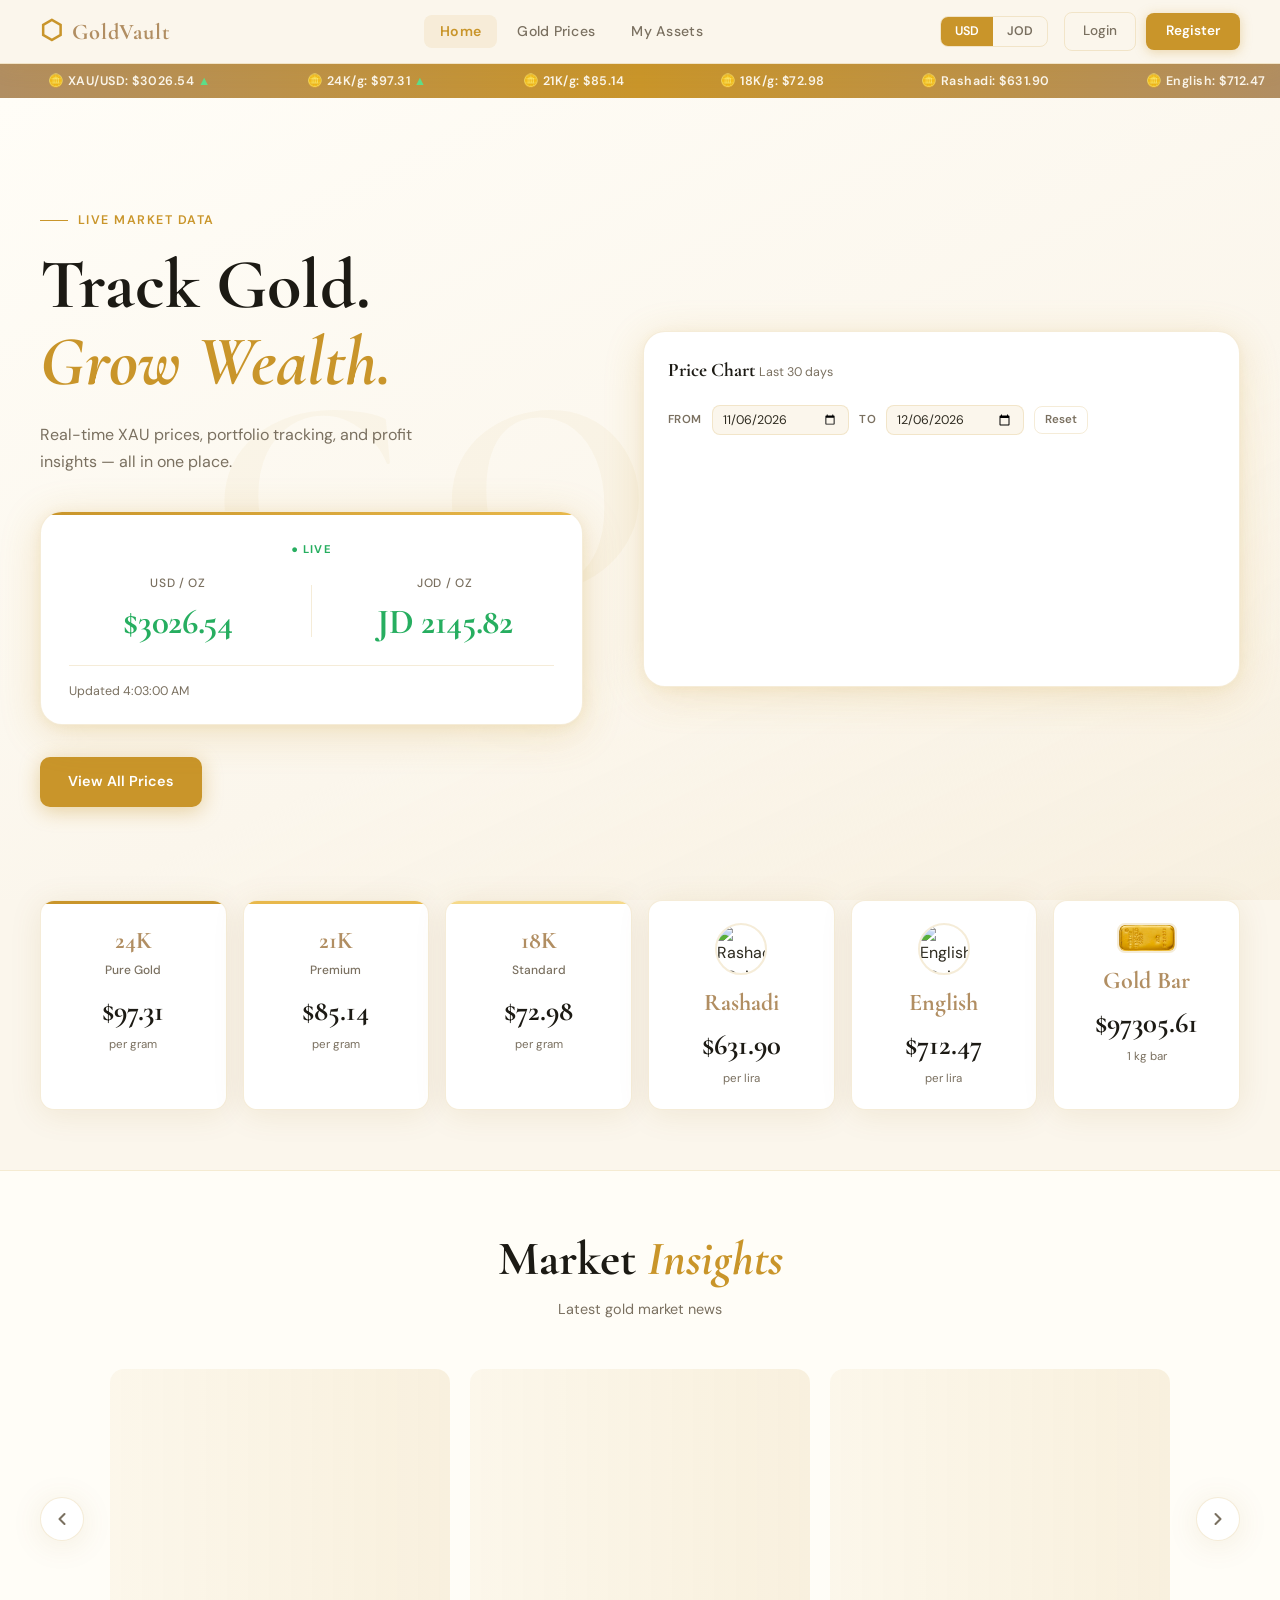
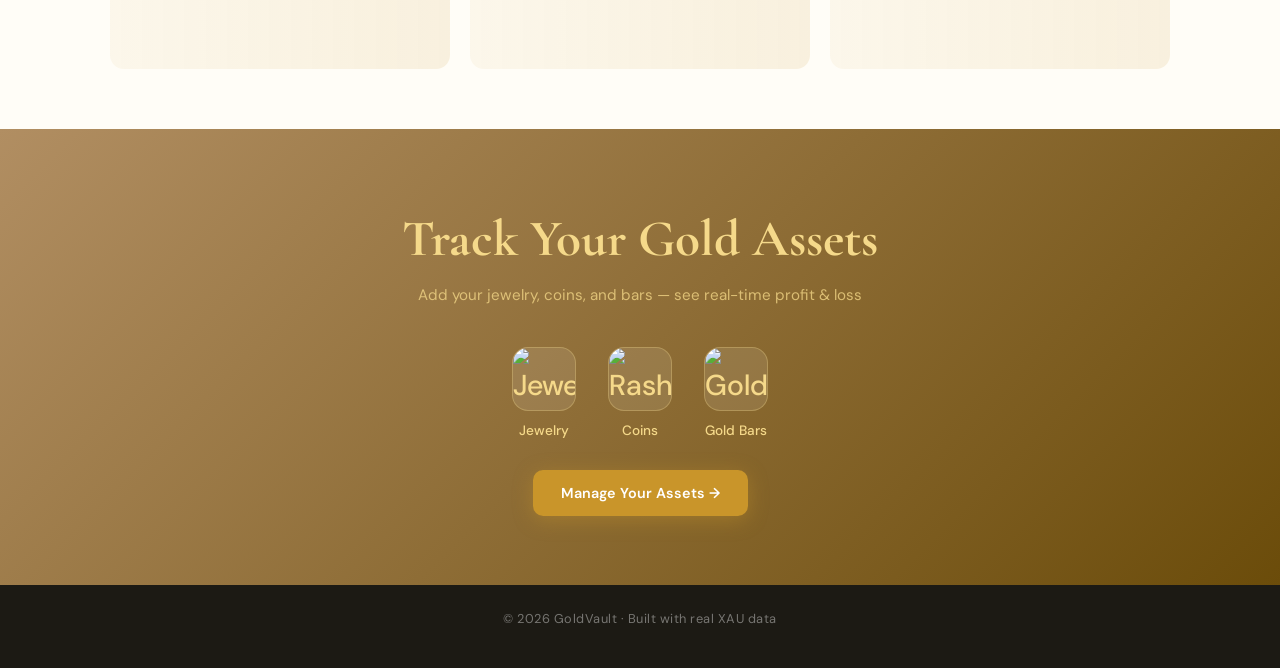
==== commit 1f417dbf: "added my files" ====
--- a/html/index.html
+++ b/html/index.html
@@ -8,7 +8,7 @@
     <link rel="icon" href="../assets/images/gold_logo.png" type="image/x-icon">
     <link rel="preconnect" href="https://fonts.googleapis.com">
     <link
-        href="https://fonts.googleapis.com/css2?family=Cormorant+Garamond:ital,wght@0,300;0,400;0,600;0,700;1,300;1,400&family=DM+Sans:wght@300;400;500;600&display=swap"
+        href="https://fonts.googleapis.com/css2?family=Cormorant+Garamond:ital,wght@0,300;0,400;0,600;0,700;1,300;1,400&family=DM+Sans:wght@300;400;500;600&family=Playfair+Display:wght@700;900&display=swap"
         rel="stylesheet">
 
     <link href="https://cdn.jsdelivr.net/npm/bootstrap@5.3.8/dist/css/bootstrap.min.css" rel="stylesheet"
@@ -16,6 +16,7 @@
 
     <link rel="stylesheet" href="../css/style.css">
     <link rel="stylesheet" href="../css/auth.css">
+
 </head>
 
 <body>
@@ -24,22 +25,78 @@
 
     <!-- NAVBAR -->
     <nav class="navbar">
-        <div class="nav-brand">
-            <span class="nav-icon">⬡</span>
-            <span class="nav-title">GoldVault</span>
-        </div>
-        <ul class="nav-links">
-            <li><a href="../html/index.html" class="active">Home</a></li>
-            <li><a href="../html/prices.html">Gold Prices</a></li>
-            <li><a href="../html/myAssets.html" id="assetsBtn">My Assets</a></li>
-        </ul>
-        <div class="nav-auth">
-            <button id="loginBtn" type="button" class="btn-ghost">Login</button>
-            <button id="registerBtn" type="button" class="btn-gold">Register</button>
-            <button id="logoutBtn" type="button" class="btn-ghost" style="display: none;">Logout</button>
-        </div>
-        <button class="nav-toggle" id="navToggle">☰</button>
+
+        <!-- LEFT -->
+        <div class="nav-left">
+            <div class="nav-brand">
+                <span class="nav-icon">⬡</span>
+                <span class="nav-title">GoldVault</span>
+            </div>
+        </div>
+
+        <!-- CENTER -->
+        <div class="nav-center">
+            <ul class="nav-links">
+                <li><a href="../html/index.html" class="active">Home</a></li>
+                <li><a href="../html/prices.html">Gold Prices</a></li>
+                <li><a href="../html/myAssets.html" id="assetsBtn">My Assets</a></li>
+            </ul>
+        </div>
+
+        <!-- RIGHT -->
+        <div class="nav-right">
+            <div class="currency-toggle nav-currency">
+                <button class="toggle-btn active" id="btnUSD" onclick="setCurrency('USD')">USD</button>
+                <button class="toggle-btn" id="btnJOD" onclick="setCurrency('JOD')">JOD</button>
+            </div>
+
+            <!-- Logged-out buttons -->
+            <div class="nav-auth" id="navAuthButtons">
+                <button id="loginBtn" class="btn-ghost">Login</button>
+                <button id="registerBtn" class="btn-gold">Register</button>
+            </div>
+
+            <!-- Logged-in profile dropdown -->
+            <div class="nav-profile-dropdown" id="navProfileDropdown" style="display:none;">
+                <button class="profile-trigger" id="profileTrigger" type="button">
+                    <span class="profile-name" id="navProfileName"></span>
+                    <div class="profile-avatar">
+                        <img id="navProfileImg" src="../assets/images/female.png" alt="Profile" />
+                    </div>
+                    <svg class="profile-caret" width="10" height="6" viewBox="0 0 10 6"><path d="M1 1l4 4 4-4" stroke="currentColor" stroke-width="1.5" fill="none" stroke-linecap="round"/></svg>
+                </button>
+                <div class="profile-dropdown-menu" id="profileDropdownMenu">
+                    <button class="profile-menu-item" id="navMyProfileBtn" data-bs-toggle="modal" data-bs-target="#profileModal">
+                        <svg width="16" height="16" viewBox="0 0 24 24" fill="none" stroke="currentColor" stroke-width="2"><circle cx="12" cy="8" r="4"/><path d="M4 20c0-4 3.6-7 8-7s8 3 8 7"/></svg>
+                        My Profile
+                    </button>
+                    <div class="profile-menu-divider"></div>
+                    <button class="profile-menu-item danger" id="navLogoutBtn">
+                        <svg width="16" height="16" viewBox="0 0 24 24" fill="none" stroke="currentColor" stroke-width="2"><path d="M9 21H5a2 2 0 0 1-2-2V5a2 2 0 0 1 2-2h4"/><polyline points="16 17 21 12 16 7"/><line x1="21" y1="12" x2="9" y2="12"/></svg>
+                        Sign Out
+                    </button>
+                </div>
+            </div>
+
+            <button class="nav-toggle" id="navToggle" aria-label="Menu">☰</button>
+        </div>
+
     </nav>
+
+    <!-- MOBILE MENU -->
+    <div class="mobile-menu" id="mobileMenu">
+        <a href="../html/index.html" class="active">Home</a>
+        <a href="../html/prices.html">Gold Prices</a>
+        <a href="../html/myAssets.html">My Assets</a>
+        <div class="mobile-menu-divider"></div>
+        <div style="display:flex;gap:8px;align-items:center;padding:8px 16px;">
+            <span style="font-size:0.78rem;font-weight:600;color:var(--muted);text-transform:uppercase;letter-spacing:0.06em;">Currency:</span>
+            <div class="currency-toggle" style="margin-left:auto;">
+                <button class="toggle-btn active" id="mobileBtnUSD" onclick="setCurrency('USD')">USD</button>
+                <button class="toggle-btn" id="mobileBtnJOD" onclick="setCurrency('JOD')">JOD</button>
+            </div>
+        </div>
+    </div>
 
     <!-- TICKER -->
     <div class="ticker-bar">
@@ -78,13 +135,6 @@
 
                 <div class="hero-cta">
                     <a href="../html/prices.html" class="btn-gold-lg">View All Prices</a>
-                    <a href="../html/myAssets.html" class="btn-outline-lg">Manage Assets →</a>
-                    <div class="cta-price-btn">
-                        <div class="currency-toggle">
-                            <button class="toggle-btn active" id="btnUSD" onclick="setCurrency('USD')">USD</button>
-                            <button class="toggle-btn" id="btnJOD" onclick="setCurrency('JOD')">JOD</button>
-                        </div>
-                    </div>
                 </div>
             </div>
 
@@ -92,10 +142,6 @@
                 <div class="chart-card">
                     <div class="chart-header">
                         <span class="chart-title">Price Chart <span class="chart-sub">Last 30 days</span></span>
-                        <div class="chart-currency-toggle">
-                            <button class="ctoggle active" onclick="toggleChart('USD',this)">USD</button>
-                            <button class="ctoggle" onclick="toggleChart('JOD',this)">JOD</button>
-                        </div>
                     </div>
                     <div class="chart-controls">
                         <span class="chart-date-label">From</span>
@@ -104,6 +150,9 @@
                         <input type="date" id="chartDateTo" class="chart-date-input" onchange="filterChartByDate()" />
                         <button class="toggle-btn" onclick="resetChartFilter()"
                             style="border:1.5px solid var(--border);border-radius:8px;font-size:0.72rem;padding:4px 10px">Reset</button>
+                    </div>
+                    <div id="chartStatus"
+                        style="display:none;text-align:center;color:var(--gold);font-size:0.82rem;padding:8px 0;opacity:0.7;">
                     </div>
                     <canvas id="priceChart" height="220"></canvas>
                 </div>
@@ -159,10 +208,26 @@
             <h2 class="section-title">Market <em>Insights</em></h2>
             <p class="section-sub">Latest gold market news</p>
         </div>
-        <div class="news-grid" id="newsGrid">
-            <div class="news-skeleton"></div>
-            <div class="news-skeleton"></div>
-            <div class="news-skeleton"></div>
+        <div class="news-carousel">
+            <button class="news-arrow news-arrow-left" id="newsArrowLeft" aria-label="Previous">
+                <svg width="20" height="20" viewBox="0 0 24 24" fill="none" stroke="currentColor" stroke-width="2.5"
+                    stroke-linecap="round" stroke-linejoin="round">
+                    <polyline points="15 18 9 12 15 6" />
+                </svg>
+            </button>
+            <div class="news-viewport">
+                <div class="news-grid" id="newsGrid">
+                    <div class="news-skeleton"></div>
+                    <div class="news-skeleton"></div>
+                    <div class="news-skeleton"></div>
+                </div>
+            </div>
+            <button class="news-arrow news-arrow-right" id="newsArrowRight" aria-label="Next">
+                <svg width="20" height="20" viewBox="0 0 24 24" fill="none" stroke="currentColor" stroke-width="2.5"
+                    stroke-linecap="round" stroke-linejoin="round">
+                    <polyline points="9 6 15 12 9 18" />
+                </svg>
+            </button>
         </div>
     </section>
 
@@ -185,9 +250,49 @@
                     <span>Gold Bars</span>
                 </div>
             </div>
-            <a href="../html/myAssets.html" class="btn-gold-lg">Manage Your Assets →</a>
+            <a href="../html/myAssets.html" class="btn-gold-lg" id="manageAssetsBtn2">Manage Your Assets →</a>
         </div>
     </section>
+
+    <!-- NEWS DETAIL MODAL (Bootstrap Format) -->
+    <div class="modal fade" id="newsModal" tabindex="-1">
+        <div class="modal-dialog modal-dialog-centered modal-lg">
+            <div class="modal-content overflow-hidden">
+                <div class="d-flex justify-content-end p-2 position-absolute w-100" style="z-index: 10;">
+                    <button type="button" class="btn-close bg-white bg-opacity-75 rounded-circle p-2"
+                        data-bs-dismiss="modal"></button>
+                </div>
+
+                <!-- Image at top, full width, no spacing -->
+                <img class="img-fluid w-100" id="newsModalImg" src="" alt="" onerror="this.style.display='none'"
+                    style="max-height: 350px; object-fit: cover; border-top-left-radius: var(--bs-modal-inner-border-radius); border-top-right-radius: var(--bs-modal-inner-border-radius);" />
+
+                <div class="modal-body p-4 pt-4 text-start">
+                    <!-- Title -->
+                    <h2 class="h3 fw-bold mb-3" id="newsModalTitle" style="font-family: 'Cormorant Garamond', serif;">
+                    </h2>
+
+                    <!-- Description -->
+                    <p class="text-muted mb-4" id="newsModalDesc" style="font-size: 1.05rem; line-height: 1.6;"></p>
+
+                    <!-- URL named source and as text link -->
+                    <div class="mb-4">
+                        <a id="newsModalLink" href="#" target="_blank" rel="noopener"
+                            style="color: var(--gold-dark); text-decoration: underline; font-weight: 500; font-size: 1rem;">
+                            source
+                        </a>
+                    </div>
+
+                    <!-- Published At & Source name -->
+                    <div class="d-flex justify-content-between align-items-center mt-2 pt-3 border-top">
+                        <div class="text-muted font-monospace small" id="newsModalDate"></div>
+                        <div class="news-source-name fs-6 fw-bold text-uppercase" id="newsModalSource"
+                            style="color: var(--gold);"></div>
+                    </div>
+                </div>
+            </div>
+        </div>
+    </div>
 
     <footer class="footer">
         <p>© 2026 GoldVault · Built with real XAU data</p>
@@ -199,8 +304,9 @@
         <div class="modal-dialog modal-dialog-centered">
             <div class="modal-content">
                 <div class="d-flex justify-content-end p-2">
-                    <button type="button" class="btn-close xBtn"></button>
-                </div>
+                    <button type="button" class="btn-close xBtn "></button>
+                </div>
+
                 <div class="modal-body p-4">
                     <div class="text-center">
                         <h1 class="h2">Sign in</h1>
@@ -303,12 +409,80 @@
         </div>
     </div>
 
+    <!-- Profile Modal -->
+    <div class="modal fade" id="profileModal" tabindex="-1" aria-hidden="true">
+        <div class="modal-dialog modal-dialog-centered">
+            <div class="modal-content shadow-lg border-0" style="border-radius:20px; overflow:hidden; background: var(--cream);">
+                <div style="background: linear-gradient(135deg, #1C1A14 0%, #3d2e00 70%, #7a5a10 100%); padding: 28px 28px 0; text-align:center;">
+                    <p style="font-size:0.72rem; font-weight:600; letter-spacing:0.1em; text-transform:uppercase; color:rgba(245,217,138,0.65); margin-bottom:16px;">My Profile</p>
+                    <div style="width:84px; height:84px; border-radius:50%; border:3px solid var(--gold-pale); margin:0 auto; overflow:hidden; position:relative; bottom:-18px; background:rgba(201,149,42,0.15);">
+                        <img id="profileModalPic" src="../assets/images/female.png" alt="Profile" style="width:100%; height:100%; object-fit:cover;">
+                    </div>
+                </div>
+                <div style="padding: 32px 28px 24px;">
+                    <h5 class="serif fw-bold text-center mb-1" id="profileModalName">—</h5>
+                    <p class="text-center text-muted small mb-4" id="profileModalEmail">—</p>
+                    <hr style="border-color: var(--border);">
+                    <div class="row g-3 mb-3">
+                        <div class="col-6">
+                            <div style="background:#fff; border:1px solid var(--border); border-radius:10px; padding:12px 14px;">
+                                <div style="font-size:0.7rem; font-weight:600; letter-spacing:0.06em; text-transform:uppercase; color:var(--muted); margin-bottom:4px;">First Name</div>
+                                <div class="fw-semibold" id="profileModalFirst">—</div>
+                            </div>
+                        </div>
+                        <div class="col-6">
+                            <div style="background:#fff; border:1px solid var(--border); border-radius:10px; padding:12px 14px;">
+                                <div style="font-size:0.7rem; font-weight:600; letter-spacing:0.06em; text-transform:uppercase; color:var(--muted); margin-bottom:4px;">Last Name</div>
+                                <div class="fw-semibold" id="profileModalLast">—</div>
+                            </div>
+                        </div>
+                        <div class="col-12">
+                            <div style="background:#fff; border:1px solid var(--border); border-radius:10px; padding:12px 14px;">
+                                <div style="font-size:0.7rem; font-weight:600; letter-spacing:0.06em; text-transform:uppercase; color:var(--muted); margin-bottom:4px;">Email Address</div>
+                                <div class="fw-semibold" id="profileModalEmail2">—</div>
+                            </div>
+                        </div>
+                        <div class="col-6">
+                            <div style="background:#fff; border:1px solid var(--border); border-radius:10px; padding:12px 14px;">
+                                <div style="font-size:0.7rem; font-weight:600; letter-spacing:0.06em; text-transform:uppercase; color:var(--muted); margin-bottom:4px;">Gender</div>
+                                <div><span class="badge rounded-pill" style="background:rgba(201,149,42,0.12); color:var(--gold-dark); border:1px solid var(--border); font-size:0.8rem;" id="profileModalGender">—</span></div>
+                            </div>
+                        </div>
+                        <div class="col-6">
+                            <div style="background:#fff; border:1px solid var(--border); border-radius:10px; padding:12px 14px;">
+                                <div style="font-size:0.7rem; font-weight:600; letter-spacing:0.06em; text-transform:uppercase; color:var(--muted); margin-bottom:4px;">Member Since</div>
+                                <div class="fw-semibold" id="profileModalJoined">—</div>
+                            </div>
+                        </div>
+                    </div>
+                    <div class="d-flex gap-2 mb-4">
+                        <div style="flex:1; background:rgba(201,149,42,0.08); border:1px solid var(--border); border-radius:10px; padding:10px 8px; text-align:center;">
+                            <div class="serif" style="font-size:1.4rem; font-weight:700; color:var(--gold-dark);" id="profileModalCount">0</div>
+                            <div style="font-size:0.72rem; color:var(--muted);">Assets</div>
+                        </div>
+                        <div style="flex:1; background:rgba(201,149,42,0.08); border:1px solid var(--border); border-radius:10px; padding:10px 8px; text-align:center;">
+                            <div class="serif" style="font-size:1.4rem; font-weight:700; color:var(--gold-dark);" id="profileModalValue">0</div>
+                            <div style="font-size:0.72rem; color:var(--muted);">Portfolio (JOD)</div>
+                        </div>
+                    </div>
+                    <div class="d-flex gap-2">
+                        <button class="btn btn-light flex-fill" data-bs-dismiss="modal">Close</button>
+                        <button class="btn flex-fill text-white sign-out-link" id="profileModalSignOut" style="background:var(--gold); border:none;">Sign Out</button>
+                    </div>
+                </div>
+            </div>
+        </div>
+    </div>
+
     <script src="https://cdn.jsdelivr.net/npm/bootstrap@5.3.8/dist/js/bootstrap.bundle.min.js"
         integrity="sha384-FKyoEForCGlyvwx9Hj09JcYn3nv7wiPVlz7YYwJrWVcXK/BmnVDxM+D2scQbITxI"
         crossorigin="anonymous"></script>
     <script src="https://cdn.jsdelivr.net/npm/js-sha256@0.9.0/src/sha256.min.js"></script>
     <script src="../js/auth.js"></script>
-    <script src="https://cdn.jsdelivr.net/npm/chart.js"></script>
+    <!-- HUSSAM: i have added added @4.4.3/dist/chart.umd.min.js to avoid console errors -->
+    <script src="https://cdn.jsdelivr.net/npm/chart.js@4.4.3/dist/chart.umd.min.js"></script>
+    <script src="../js/goldPrices.js"></script>
+    <script src="../js/news.js"></script>
     <script src="../js/app.js"></script>
 
 </body>
--- a/css/style.css
+++ b/css/style.css
@@ -40,14 +40,29 @@
   color: var(--ink);
   min-height: 100vh;
   overflow-x: hidden;
-  cursor: url("data:image/svg+xml,%3Csvg xmlns='http://www.w3.org/2000/svg' width='28' height='28' viewBox='0 0 28 28'%3E%3Ccircle cx='14' cy='14' r='13' fill='%23C9952A' stroke='%23B18E62' stroke-width='1.5'/%3E%3Ccircle cx='14' cy='14' r='9' fill='none' stroke='%23F5D98A' stroke-width='1'/%3E%3Ctext x='14' y='18.5' text-anchor='middle' font-size='11' font-weight='bold' fill='%23FBF6EC' font-family='serif'%3E%E2%9D%96%3C/text%3E%3C/svg%3E") 14 14, pointer;
-}
+  cursor: url("../assets/cursors/gold-auto.png"), auto;
+}
+
+a:hover,
+a,
+button:hover,
+button,
+select:hover,
+.news-card-inner:hover,
+input:hover,
+.carousel-control-next:hover,
+.carousel-control-prev:hover {
+  cursor: url('../assets/cursors/gold-pointer.png'), pointer;
+}
+
 
 /* ── FLOATING SPARKLES ── */
 .sparkle-layer {
   position: fixed;
-  top: 0; left: 0;
-  width: 100%; height: 100%;
+  top: 0;
+  left: 0;
+  width: 100%;
+  height: 100%;
   pointer-events: none;
   z-index: 0;
   overflow: hidden;
@@ -62,10 +77,23 @@
 }
 
 @keyframes floatSparkle {
-  0%   { transform: translateY(0) rotate(0deg) scale(0.8); opacity: 0; }
-  10%  { opacity: 1; }
-  90%  { opacity: 0.7; }
-  100% { transform: translateY(-110vh) rotate(720deg) scale(1.2); opacity: 0; }
+  0% {
+    transform: translateY(0) rotate(0deg) scale(0.8);
+    opacity: 0;
+  }
+
+  10% {
+    opacity: 1;
+  }
+
+  90% {
+    opacity: 0.7;
+  }
+
+  100% {
+    transform: translateY(-110vh) rotate(720deg) scale(1.2);
+    opacity: 0;
+  }
 }
 
 /* ── COIN EXPLOSION ── */
@@ -73,7 +101,8 @@
   position: fixed;
   pointer-events: none;
   z-index: 9999;
-  width: 0; height: 0;
+  width: 0;
+  height: 0;
 }
 
 .burst-coin {
@@ -84,8 +113,15 @@
 }
 
 @keyframes burstFly {
-  0%   { transform: translate(0,0) scale(1) rotate(0deg); opacity: 1; }
-  100% { transform: translate(var(--tx), var(--ty)) scale(0.3) rotate(var(--tr)); opacity: 0; }
+  0% {
+    transform: translate(0, 0) scale(1) rotate(0deg);
+    opacity: 1;
+  }
+
+  100% {
+    transform: translate(var(--tx), var(--ty)) scale(0.3) rotate(var(--tr));
+    opacity: 0;
+  }
 }
 
 /* ── FONTS ── */
@@ -106,11 +142,15 @@
   position: sticky;
   top: 0;
   z-index: 100;
-  display: flex;
-  align-items: center;
-  gap: 32px;
+
+  display: grid;
+  grid-template-columns: auto 1fr auto;
+  /* LEFT | CENTER | RIGHT */
+  align-items: center;
+
   padding: 0 40px;
   height: 64px;
+
   background: rgba(251, 246, 236, 0.92);
   backdrop-filter: blur(16px);
   border-bottom: 1px solid var(--border);
@@ -142,7 +182,7 @@
   display: flex;
   gap: 4px;
   list-style: none;
-  margin-left: auto;
+  margin: 0;
 }
 
 .nav-links a {
@@ -220,6 +260,21 @@
   cursor: pointer;
 }
 
+.nav-left {
+  justify-self: start;
+}
+
+.nav-center {
+  justify-self: center;
+}
+
+.nav-right {
+  display: flex;
+  align-items: center;
+  gap: 16px;
+  justify-self: end;
+}
+
 /* ============================
    TICKER BAR
    ============================ */
@@ -339,10 +394,12 @@
   border: 1.5px solid var(--border);
   border-radius: var(--radius-lg);
   padding: 24px 28px;
-  box-shadow: var(--shadow-lg);
+  box-shadow: 0 8px 40px rgba(201, 149, 42, 0.22), 0 2px 12px rgba(201, 149, 42, 0.10);
   margin-bottom: 32px;
   position: relative;
   overflow: hidden;
+  min-width: 260px;
+  text-align: center;
 }
 
 .live-price-card::before {
@@ -500,7 +557,7 @@
   border: 1.5px solid var(--border);
   border-radius: var(--radius-lg);
   padding: 24px;
-  box-shadow: var(--shadow-lg);
+  box-shadow: 0 8px 40px rgba(201, 149, 42, 0.20), 0 2px 10px rgba(201, 149, 42, 0.08);
 }
 
 .chart-header {
@@ -522,13 +579,6 @@
   color: var(--muted);
   font-weight: 400;
   font-family: 'DM Sans', sans-serif;
-}
-
-.chart-currency-toggle {
-  display: flex;
-  border-radius: 8px;
-  border: 1.5px solid var(--border);
-  overflow: hidden;
 }
 
 .ctoggle {
@@ -577,8 +627,8 @@
 
 .rate-card:hover {
   transform: translateY(-4px);
-  box-shadow: var(--shadow-lg);
-  border-color: rgba(201, 149, 42, 0.35);
+  box-shadow: 0 16px 48px rgba(201, 149, 42, 0.28), 0 2px 8px rgba(201, 149, 42, 0.12);
+  border-color: rgba(201, 149, 42, 0.45);
 }
 
 .rate-karat {
@@ -683,14 +733,56 @@
   font-size: 0.9rem;
 }
 
-.news-grid {
-  display: grid;
-  grid-template-columns: repeat(3, 1fr);
-  gap: 20px;
+.news-carousel {
+  display: flex;
+  align-items: center;
+  gap: 16px;
   max-width: 1200px;
   margin: 0 auto;
 }
 
+.news-arrow {
+  flex-shrink: 0;
+  width: 44px;
+  height: 44px;
+  border-radius: 50%;
+  border: 1.5px solid var(--border);
+  background: var(--card-bg);
+  color: var(--muted);
+  display: flex;
+  align-items: center;
+  justify-content: center;
+  cursor: pointer;
+  transition: all 0.25s ease;
+  box-shadow: var(--shadow);
+}
+
+.news-arrow:hover {
+  border-color: var(--gold);
+  color: var(--gold);
+  background: rgba(201, 149, 42, 0.06);
+  box-shadow: 0 4px 16px rgba(201, 149, 42, 0.15);
+  transform: scale(1.08);
+}
+
+.news-arrow:active {
+  transform: scale(0.96);
+}
+
+.news-viewport {
+  flex: 1;
+  overflow: hidden;
+  border-radius: var(--radius);
+}
+
+.news-grid {
+  display: flex;
+  gap: 0;
+  transition: transform 0.45s cubic-bezier(0.25, 0.46, 0.45, 0.94);
+  will-change: transform;
+}
+
+/* Cards fill exactly 1/3 of viewport width */
 .news-card {
   background: var(--card-bg);
   border: 1.5px solid var(--border);
@@ -702,13 +794,42 @@
   color: inherit;
   display: flex;
   flex-direction: column;
-}
-
-.news-card:hover {
+  width: calc(100% / 3);
+  min-width: calc(100% / 3);
+  max-width: calc(100% / 3);
+  flex-shrink: 0;
+  cursor: pointer;
+  /* Internal padding acts like gap between cards */
+  padding: 0 10px;
+  box-sizing: border-box;
+  border: none;
+  box-shadow: none;
+  background: transparent;
+}
+
+.news-card-inner {
+  background: var(--card-bg);
+  border: 1.5px solid var(--border);
+  border-radius: var(--radius);
+  overflow: hidden;
+  box-shadow: var(--shadow);
+  transition: all 0.25s;
+  display: flex;
+  flex-direction: column;
+  height: 100%;
+}
+
+.news-card:hover .news-card-inner {
   transform: translateY(-4px);
   box-shadow: var(--shadow-lg);
   border-color: rgba(201, 149, 42, 0.35);
 }
+
+.news-card-inner>* {
+  pointer-events: none;
+}
+
+
 
 .news-img {
   width: 100%;
@@ -741,6 +862,12 @@
   color: var(--charcoal);
   margin-bottom: 10px;
   flex: 1;
+  /* Truncate after 3 lines with ... */
+  display: -webkit-box;
+  -webkit-line-clamp: 3;
+  -webkit-box-orient: vertical;
+  overflow: hidden;
+  text-overflow: ellipsis;
 }
 
 .news-date {
@@ -750,7 +877,19 @@
 }
 
 .news-skeleton {
+  width: calc(100% / 3);
+  min-width: calc(100% / 3);
+  max-width: calc(100% / 3);
   height: 300px;
+  flex-shrink: 0;
+  padding: 0 10px;
+  box-sizing: border-box;
+}
+
+.news-skeleton::after {
+  content: '';
+  display: block;
+  height: 100%;
   border-radius: var(--radius);
   background: linear-gradient(90deg, rgba(201, 149, 42, 0.06) 0%, rgba(201, 149, 42, 0.12) 50%, rgba(201, 149, 42, 0.06) 100%);
   background-size: 200% 100%;
@@ -764,6 +903,44 @@
 
   to {
     background-position: 200% 0;
+  }
+}
+
+
+
+/* ── Responsive: 1 card on mobile ── */
+@media (max-width: 768px) {
+  .news-carousel {
+    gap: 10px;
+  }
+
+  .news-arrow {
+    width: 34px;
+    height: 34px;
+  }
+
+  .news-arrow svg {
+    width: 16px;
+    height: 16px;
+  }
+
+  .news-card,
+  .news-skeleton {
+    width: 100%;
+    min-width: 100%;
+    max-width: 100%;
+  }
+
+  .news-modal-body {
+    padding: 20px;
+  }
+
+  .news-modal-title {
+    font-size: 1.25rem;
+  }
+
+  .news-modal-img {
+    height: 180px;
   }
 }
 
@@ -856,13 +1033,13 @@
 .page-hero::before {
   content: 'GOLD';
   position: absolute;
-  right: -20px;
+  right: 300px;
   top: 50%;
   transform: translateY(-50%);
   font-family: 'Cormorant Garamond', serif;
   font-size: clamp(100px, 18vw, 220px);
   font-weight: 700;
-  color: rgba(201,149,42,0.08);
+  color: rgba(201, 149, 42, 0.08);
   pointer-events: none;
   user-select: none;
   letter-spacing: 0.06em;
@@ -899,7 +1076,7 @@
 }
 
 .page-sub {
-  color: rgba(245,217,138,0.65);
+  color: rgba(245, 217, 138, 0.65);
   font-size: 0.95rem;
 }
 
@@ -1149,7 +1326,7 @@
   border: 1.5px solid var(--border);
   border-radius: var(--radius);
   overflow: hidden;
-  box-shadow: var(--shadow);
+  box-shadow: 0 4px 24px rgba(201, 149, 42, 0.14), 0 1px 6px rgba(201, 149, 42, 0.08);
 }
 
 .price-table thead {
@@ -1343,6 +1520,7 @@
   border-radius: var(--radius-lg);
   padding: 32px 28px;
   box-shadow: var(--shadow);
+  margin: 0 50px;
 }
 
 .calc-row {
@@ -1427,18 +1605,134 @@
   }
 }
 
+/* ============================
+   MOBILE SANDWICH MENU
+   ============================ */
+.mobile-menu {
+  display: none;
+  position: fixed;
+  top: 64px;
+  left: 0;
+  right: 0;
+  z-index: 999;
+  background: rgba(251, 246, 236, 0.98);
+  backdrop-filter: blur(20px);
+  border-bottom: 1.5px solid var(--border);
+  box-shadow: 0 8px 40px rgba(201, 149, 42, 0.18);
+  padding: 20px 24px 24px;
+  flex-direction: column;
+  gap: 6px;
+  animation: slideDown 0.22s ease;
+}
+
+.mobile-menu.open {
+  display: flex;
+}
+
+@keyframes slideDown {
+  from {
+    opacity: 0;
+    transform: translateY(-10px);
+  }
+
+  to {
+    opacity: 1;
+    transform: translateY(0);
+  }
+}
+
+.mobile-menu a,
+.mobile-menu-link {
+  display: block;
+  padding: 12px 16px;
+  text-decoration: none;
+  color: var(--muted);
+  font-size: 0.95rem;
+  font-weight: 500;
+  border-radius: 10px;
+  transition: all 0.2s;
+  border: none;
+  background: none;
+  cursor: pointer;
+  width: 100%;
+  text-align: left;
+  font-family: 'DM Sans', sans-serif;
+}
+
+.mobile-menu a:hover,
+.mobile-menu-link:hover {
+  color: var(--gold-dark);
+  background: rgba(201, 149, 42, 0.08);
+}
+
+.mobile-menu a.active {
+  color: var(--gold);
+  font-weight: 600;
+  background: rgba(201, 149, 42, 0.10);
+}
+
+.mobile-menu-divider {
+  height: 1px;
+  background: var(--border);
+  margin: 10px 0;
+}
+
+.mobile-menu-auth {
+  display: flex;
+  gap: 10px;
+  margin-top: 6px;
+}
+
+.mobile-menu-auth .btn-ghost,
+.mobile-menu-auth .btn-gold {
+  flex: 1;
+  text-align: center;
+  padding: 10px 16px;
+}
+
+/* Hamburger icon toggle */
+.nav-toggle {
+  display: none;
+  background: none;
+  border: 1.5px solid var(--border);
+  border-radius: 8px;
+  width: 38px;
+  height: 38px;
+  align-items: center;
+  justify-content: center;
+  cursor: pointer;
+  transition: all 0.2s;
+  color: var(--gold-dark);
+  font-size: 1.1rem;
+  padding: 0;
+}
+
+.nav-toggle:hover {
+  border-color: var(--gold);
+  background: rgba(201, 149, 42, 0.06);
+  color: var(--gold);
+}
+
+.nav-toggle.open {
+  background: rgba(201, 149, 42, 0.10);
+  border-color: var(--gold);
+  color: var(--gold);
+}
+
 @media (max-width: 768px) {
   .navbar {
     padding: 0 20px;
   }
 
   .nav-links,
-  .nav-auth {
-    display: none;
+  .nav-auth,
+  .nav-center,
+  .nav-currency {
+    display: none !important;
   }
 
   .nav-toggle {
-    display: block;
+    display: flex;
   }
 
   .hero {
@@ -1493,11 +1787,24 @@
     align-items: flex-start;
   }
 
-  .cta-price-btn{
+  .cta-price-btn {
     flex-direction: column;
     align-items: flex-start;
     gap: 12px;
-    
+  }
+
+  .page-hero-inner {
+    flex-direction: column;
+    align-items: flex-start;
+  }
+
+  .live-price-card {
+    width: 100%;
+    min-width: unset;
+  }
+
+  .rates-strip {
+    padding: 0 20px 40px;
   }
 }
 
@@ -1538,4 +1845,538 @@
 
 .flash-down {
   animation: flash-down 0.8s ease-out;
+}
+
+/* -------------------------------------------------------------------------------------
+                                ===========================
+                                  RESPONSIVE NAVBAR LOGIC
+                                ===========================
+ --------------------------------------------------------------------------------------- */
+/* ============================
+   PROFILE NAV DROPDOWN
+   ============================ */
+
+.nav-profile-dropdown {
+  display: flex;
+  align-items: center;
+  position: relative;
+}
+
+.profile-trigger {
+  display: flex;
+  align-items: center;
+  gap: 9px;
+  background: none;
+  border: 1.5px solid var(--border);
+  border-radius: 50px;
+  padding: 4px 11px 4px 14px;
+  cursor: pointer;
+  transition: border-color 0.2s, background 0.2s;
+  color: var(--ink);
+}
+
+.profile-trigger:hover,
+.profile-trigger.active {
+  border-color: var(--gold);
+  background: rgba(201, 149, 42, 0.06);
+}
+
+.profile-name {
+  font-size: 0.87rem;
+  font-weight: 600;
+  color: var(--gold-dark);
+  white-space: nowrap;
+  max-width: 110px;
+  overflow: hidden;
+  text-overflow: ellipsis;
+}
+
+.profile-avatar {
+  width: 34px;
+  height: 34px;
+  border-radius: 50%;
+  border: 2px solid var(--gold);
+  overflow: hidden;
+  flex-shrink: 0;
+  background: rgba(201, 149, 42, 0.12);
+}
+
+.profile-avatar img {
+  width: 100%;
+  height: 100%;
+  object-fit: cover;
+  display: block;
+}
+
+.profile-caret {
+  color: var(--gold);
+  flex-shrink: 0;
+  transition: transform 0.2s ease;
+}
+
+.profile-trigger.active .profile-caret {
+  transform: rotate(180deg);
+}
+
+.profile-dropdown-menu {
+  display: none;
+  position: absolute;
+  top: calc(100% + 10px);
+  right: 0;
+  min-width: 178px;
+  background: #fff;
+  border: 1px solid var(--border);
+  border-radius: 14px;
+  box-shadow: 0 8px 32px rgba(0, 0, 0, 0.11);
+  padding: 6px;
+  z-index: 9999;
+  animation: profileDropIn 0.15s ease;
+}
+
+.profile-dropdown-menu.open {
+  display: block;
+}
+
+@keyframes profileDropIn {
+  from {
+    opacity: 0;
+    transform: translateY(-6px);
+  }
+
+  to {
+    opacity: 1;
+    transform: translateY(0);
+  }
+}
+
+.profile-menu-item {
+  display: flex;
+  align-items: center;
+  gap: 10px;
+  width: 100%;
+  padding: 10px 13px;
+  background: none;
+  border: none;
+  border-radius: 9px;
+  font-size: 0.87rem;
+  font-weight: 500;
+  color: var(--ink);
+  cursor: pointer;
+  text-align: left;
+  transition: background 0.15s, color 0.15s;
+  font-family: 'DM Sans', sans-serif;
+}
+
+.profile-menu-item svg {
+  flex-shrink: 0;
+  opacity: 0.7;
+}
+
+.profile-menu-item:hover {
+  background: rgba(201, 149, 42, 0.08);
+  color: var(--gold-dark);
+}
+
+.profile-menu-item:hover svg {
+  opacity: 1;
+}
+
+.profile-menu-item.danger {
+  color: #e74c3c;
+}
+
+.profile-menu-item.danger:hover {
+  background: rgba(231, 76, 60, 0.08);
+  color: #c0392b;
+}
+
+.profile-menu-divider {
+  height: 1px;
+  background: var(--border);
+  margin: 4px 6px;
+}
+
+/* Mobile: hide name text, keep avatar pill visible */
+@media (max-width: 768px) {
+  .profile-name {
+    display: none;
+  }
+
+  .profile-trigger {
+    padding: 4px 8px;
+    gap: 6px;
+  }
+
+  .nav-profile-dropdown {
+    display: flex !important;
+  }
+}
+
+/* ============================
+   PROFILE DROPDOWN NAVBAR
+   ============================ */
+.nav-profile-dropdown {
+  position: relative;
+  align-items: center;
+}
+
+.profile-trigger {
+  display: flex;
+  align-items: center;
+  gap: 10px;
+  background: transparent;
+  border: 1.5px solid var(--border);
+  border-radius: 40px;
+  padding: 5px 12px 5px 14px;
+  cursor: pointer;
+  transition: all 0.2s;
+  color: var(--ink);
+}
+
+.profile-trigger:hover {
+  border-color: var(--gold);
+  background: rgba(201, 149, 42, 0.06);
+}
+
+.profile-name {
+  font-size: 0.85rem;
+  font-weight: 600;
+  color: var(--gold-dark);
+  max-width: 90px;
+  overflow: hidden;
+  text-overflow: ellipsis;
+  white-space: nowrap;
+}
+
+.profile-avatar {
+  width: 32px;
+  height: 32px;
+  border-radius: 50%;
+  overflow: hidden;
+  border: 2px solid var(--gold-pale);
+  flex-shrink: 0;
+}
+
+.profile-avatar img {
+  width: 100%;
+  height: 100%;
+  object-fit: cover;
+}
+
+.profile-caret {
+  color: var(--muted);
+  transition: transform 0.2s;
+  flex-shrink: 0;
+}
+
+.profile-trigger[aria-expanded="true"] .profile-caret,
+.nav-profile-dropdown.open .profile-caret {
+  transform: rotate(180deg);
+}
+
+.profile-dropdown-menu {
+  display: none;
+  position: absolute;
+  top: calc(100% + 10px);
+  right: 0;
+  background: var(--card-bg);
+  border: 1.5px solid var(--border);
+  border-radius: var(--radius);
+  box-shadow: var(--shadow-lg);
+  min-width: 180px;
+  z-index: 200;
+  overflow: hidden;
+  animation: dropdownFade 0.15s ease;
+}
+
+.profile-dropdown-menu.open {
+  display: block;
+}
+
+@keyframes dropdownFade {
+  from {
+    opacity: 0;
+    transform: translateY(-6px);
+  }
+
+  to {
+    opacity: 1;
+    transform: translateY(0);
+  }
+}
+
+.profile-menu-item {
+  display: flex;
+  align-items: center;
+  gap: 10px;
+  width: 100%;
+  padding: 11px 16px;
+  background: transparent;
+  border: none;
+  text-align: left;
+  font-size: 0.85rem;
+  font-weight: 500;
+  color: var(--ink);
+  cursor: pointer;
+  transition: background 0.15s;
+}
+
+.profile-menu-item:hover {
+  background: rgba(201, 149, 42, 0.07);
+  color: var(--gold-dark);
+}
+
+.profile-menu-item.danger {
+  color: #c0392b;
+}
+
+.profile-menu-item.danger:hover {
+  background: rgba(231, 76, 60, 0.07);
+  color: #c0392b;
+}
+
+.profile-menu-divider {
+  height: 1px;
+  background: var(--border);
+  margin: 2px 0;
+}
+
+/* ============================
+   KARAT TABLE CAROUSEL (prices.html)
+   Bootstrap Carousel – Golden Theme
+   ============================ */
+
+.karat-carousel-wrap {
+  position: relative;
+}
+
+/* Outer carousel golden border */
+.karat-carousel-wrap .carousel {
+  border-radius: var(--radius-lg);
+  overflow: hidden;
+  box-shadow: 0 8px 48px rgba(201, 149, 42, 0.22), 0 2px 10px rgba(201, 149, 42, 0.10);
+  border: 1.5px solid rgba(201, 149, 42, 0.28);
+}
+
+/* Each slide: one row of the table as a card */
+.karat-slide-card {
+  background: var(--card-bg);
+  padding: 28px 32px;
+  display: flex;
+  align-items: center;
+  gap: 0;
+}
+
+/* Slide karat badge */
+.ks-karat {
+  font-family: 'Cormorant Garamond', serif;
+  font-size: 3rem;
+  font-weight: 700;
+  color: var(--gold);
+  min-width: 90px;
+  line-height: 1;
+}
+
+.ks-purity {
+  font-size: 0.78rem;
+  color: var(--muted);
+  margin-top: 4px;
+  font-weight: 500;
+}
+
+.ks-divider {
+  width: 1.5px;
+  height: 70px;
+  background: var(--border);
+  margin: 0 28px;
+  flex-shrink: 0;
+}
+
+.ks-prices {
+  display: flex;
+  gap: 32px;
+  flex: 1;
+  flex-wrap: wrap;
+}
+
+.ks-price-block {
+  display: flex;
+  flex-direction: column;
+  gap: 4px;
+  min-width: 90px;
+}
+
+.ks-label {
+  font-size: 0.68rem;
+  font-weight: 700;
+  letter-spacing: 0.08em;
+  text-transform: uppercase;
+  color: var(--gold-dark);
+}
+
+.ks-value {
+  font-family: 'Cormorant Garamond', serif;
+  font-size: 1.4rem;
+  font-weight: 700;
+  color: var(--charcoal);
+}
+
+/* Bootstrap carousel indicators – golden dots */
+.karat-carousel-wrap .carousel-indicators {
+  bottom: -36px;
+}
+
+.karat-carousel-wrap .carousel-indicators [data-bs-target] {
+  width: 8px;
+  height: 8px;
+  border-radius: 50%;
+  background: rgba(201, 149, 42, 0.30);
+  border: none;
+  opacity: 1;
+  transition: background 0.2s, transform 0.2s;
+}
+
+.karat-carousel-wrap .carousel-indicators .active {
+  background: var(--gold);
+  transform: scale(1.3);
+}
+
+/* Bootstrap carousel controls – golden arrows */
+.karat-carousel-wrap .carousel-control-prev,
+.karat-carousel-wrap .carousel-control-next {
+  width: 42px;
+  height: 42px;
+  top: 50%;
+  transform: translateY(-50%);
+  bottom: auto;
+  background: var(--card-bg);
+  border: 1.5px solid rgba(201, 149, 42, 0.35);
+  border-radius: 50%;
+  box-shadow: 0 2px 12px rgba(201, 149, 42, 0.18);
+  opacity: 1;
+  transition: all 0.2s;
+}
+
+.karat-carousel-wrap .carousel-control-prev {
+  left: -5px;
+}
+
+.karat-carousel-wrap .carousel-control-next {
+  right: -5px;
+}
+
+.karat-carousel-wrap .carousel-control-prev:hover,
+.karat-carousel-wrap .carousel-control-next:hover {
+  background: rgba(201, 149, 42, 0.10);
+  border-color: var(--gold);
+  box-shadow: 0 4px 20px rgba(201, 149, 42, 0.28);
+}
+
+.karat-carousel-wrap .carousel-control-prev-icon,
+.karat-carousel-wrap .carousel-control-next-icon {
+  width: 16px;
+  height: 16px;
+  filter: invert(62%) sepia(36%) saturate(800%) hue-rotate(10deg) brightness(90%);
+}
+
+/* Progress bar under carousel showing which karat */
+.karat-carousel-progress {
+  display: flex;
+  gap: 8px;
+  margin-top: 48px;
+  justify-content: center;
+}
+
+.kcp-item {
+  flex: 1;
+  max-width: 80px;
+  text-align: center;
+  cursor: pointer;
+  opacity: 0.45;
+  transition: opacity 0.2s;
+}
+
+.kcp-item.active {
+  opacity: 1;
+}
+
+.kcp-bar {
+  height: 3px;
+  background: var(--gold);
+  border-radius: 3px;
+  margin-bottom: 6px;
+}
+
+.kcp-label {
+  font-size: 0.72rem;
+  font-weight: 700;
+  color: var(--gold-dark);
+  letter-spacing: 0.06em;
+}
+
+/* Mobile: hide external arrows, use internal controls */
+@media (max-width: 768px) {
+  .karat-carousel-wrap .carousel-control-prev {
+    left: 2px;
+    background: rgba(251, 246, 236, 0.9);
+  }
+
+  .karat-carousel-wrap .carousel-control-next {
+    right: 2px;
+    background: rgba(251, 246, 236, 0.9);
+  }
+
+  .karat-slide-card {
+    flex-direction: column;
+    align-items: flex-start;
+    padding: 22px 20px;
+    gap: 16px;
+  }
+
+  .ks-divider {
+    display: none;
+  }
+
+  .ks-karat {
+    font-size: 2.2rem;
+  }
+
+  .ks-prices {
+    gap: 16px;
+  }
+
+  .ks-value {
+    font-size: 1.2rem;
+  }
+}
+
+/* Golden glow on the navbar */
+.navbar {
+  box-shadow: 0 2px 24px rgba(201, 149, 42, 0.12);
+}
+
+/* Golden shadow on asset cards */
+.asset-item-card:hover {
+  transform: translateY(-5px);
+  box-shadow: 0 16px 48px rgba(201, 149, 42, 0.22), 0 2px 10px rgba(201, 149, 42, 0.10) !important;
+}
+
+/* Golden shadow on coin detail cards */
+.coin-detail-card:hover {
+  transform: translateY(-4px);
+  box-shadow: 0 16px 48px rgba(201, 149, 42, 0.26), 0 2px 10px rgba(201, 149, 42, 0.10);
+  border-color: rgba(201, 149, 42, 0.45);
+}
+
+/* Karat big card golden shadow */
+.karat-big-card:hover {
+  transform: translateY(-4px);
+  box-shadow: 0 12px 44px rgba(201, 149, 42, 0.24), 0 2px 8px rgba(201, 149, 42, 0.10);
+}
+
+/* News card hover golden shadow */
+.news-card:hover .news-card-inner {
+  transform: translateY(-4px);
+  box-shadow: 0 12px 40px rgba(201, 149, 42, 0.22);
+  border-color: rgba(201, 149, 42, 0.45);
 }
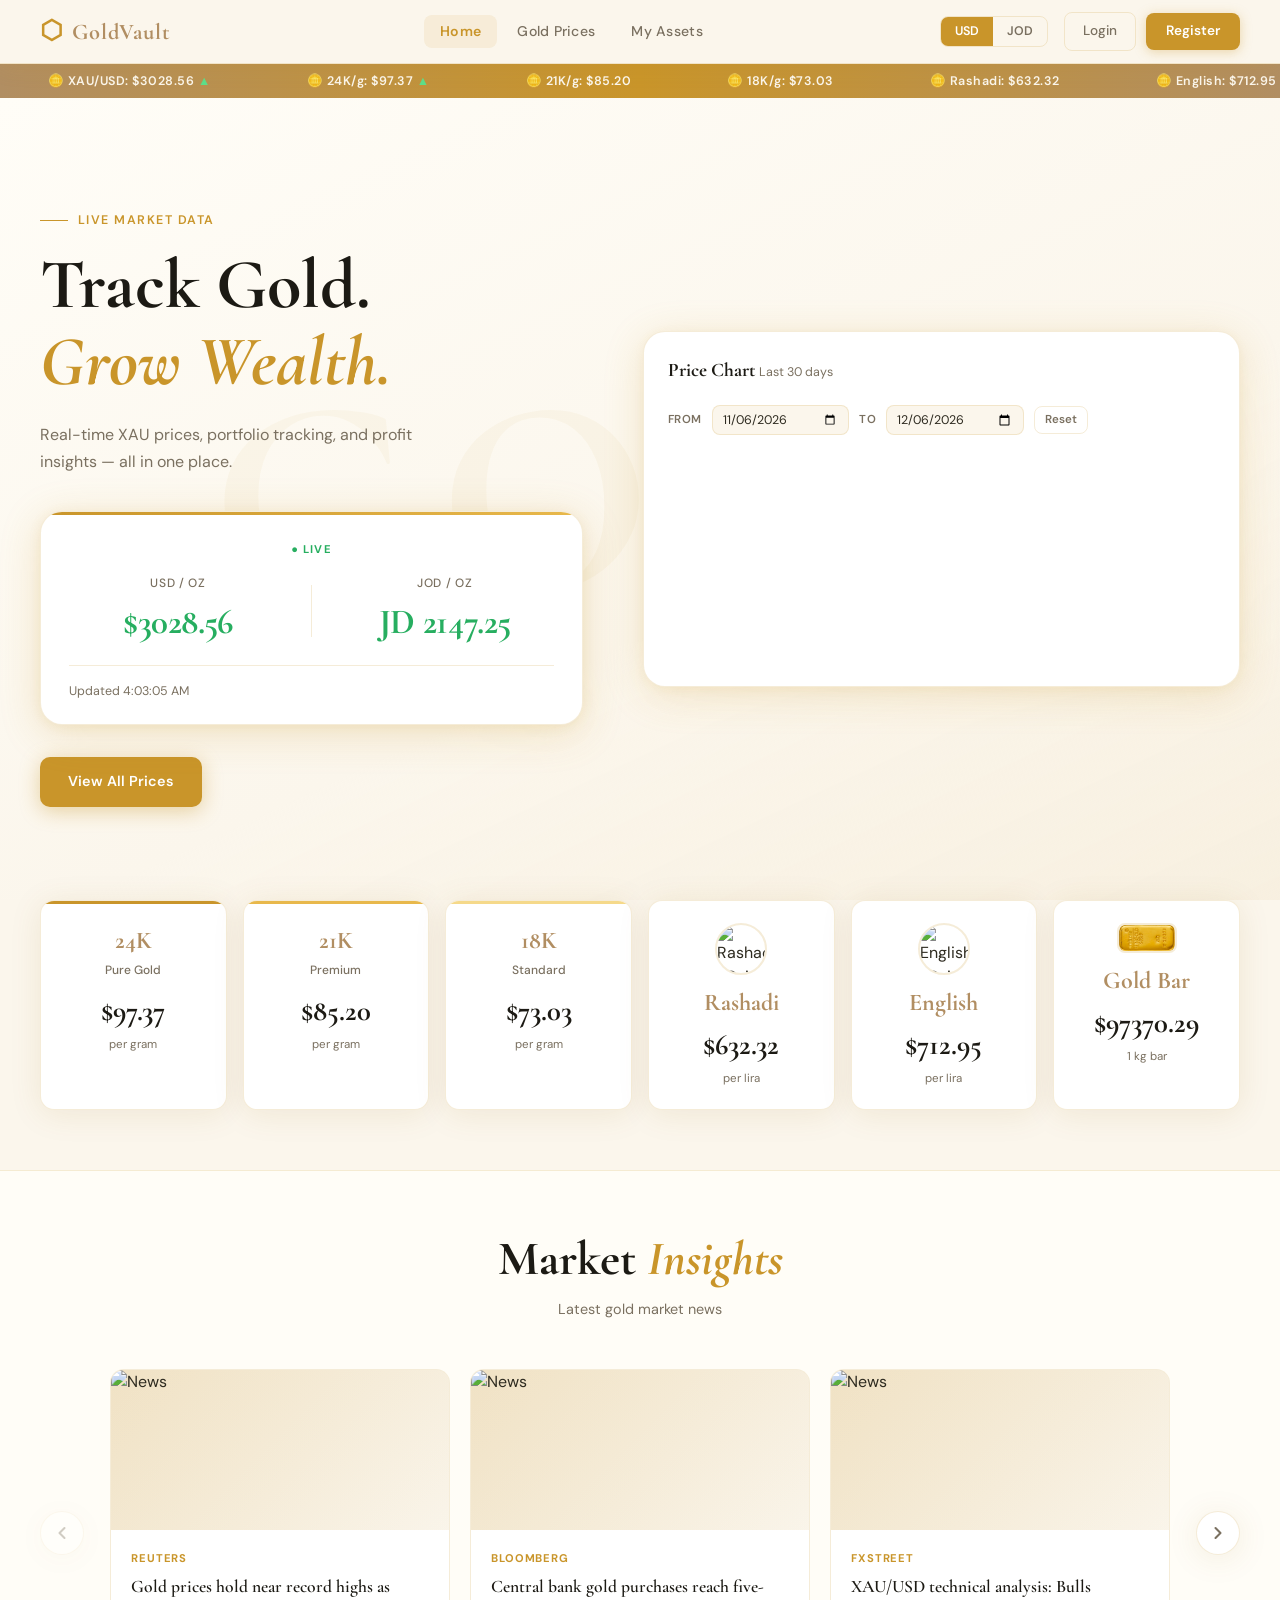
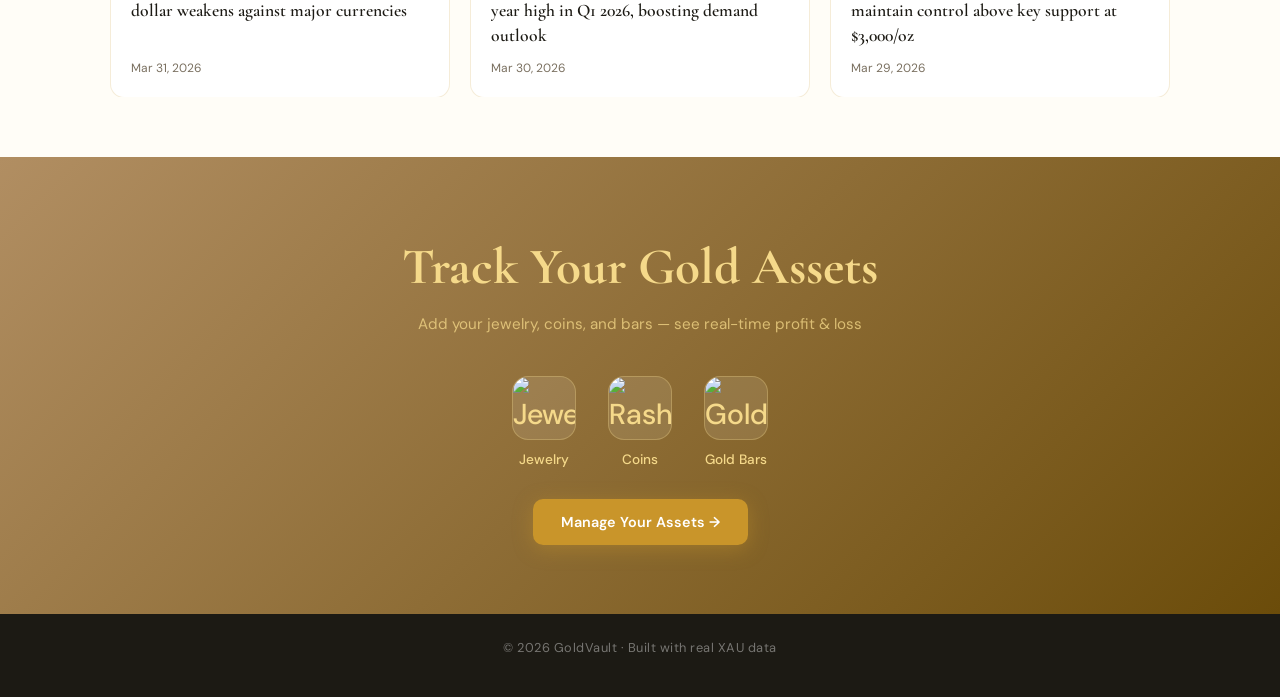
==== commit f15bee7c: "Merge branch 'main' of https://github.com/SalamAfaneh04/Gold-Price-Tracker-Web-App" ====
--- a/html/index.html
+++ b/html/index.html
@@ -14,6 +14,9 @@
     <link href="https://cdn.jsdelivr.net/npm/bootstrap@5.3.8/dist/css/bootstrap.min.css" rel="stylesheet"
         integrity="sha384-sRIl4kxILFvY47J16cr9ZwB07vP4J8+LH7qKQnuqkuIAvNWLzeN8tE5YBujZqJLB" crossorigin="anonymous">
 
+    <!-- Bootstrap Icons -->
+    <link rel="stylesheet" href="https://cdn.jsdelivr.net/npm/bootstrap-icons@1.11.3/font/bootstrap-icons.min.css">
+
     <link rel="stylesheet" href="../css/style.css">
     <link rel="stylesheet" href="../css/auth.css">
 
@@ -63,16 +66,29 @@
                     <div class="profile-avatar">
                         <img id="navProfileImg" src="../assets/images/female.png" alt="Profile" />
                     </div>
-                    <svg class="profile-caret" width="10" height="6" viewBox="0 0 10 6"><path d="M1 1l4 4 4-4" stroke="currentColor" stroke-width="1.5" fill="none" stroke-linecap="round"/></svg>
+                    <svg class="profile-caret" width="10" height="6" viewBox="0 0 10 6">
+                        <path d="M1 1l4 4 4-4" stroke="currentColor" stroke-width="1.5" fill="none"
+                            stroke-linecap="round" />
+                    </svg>
                 </button>
                 <div class="profile-dropdown-menu" id="profileDropdownMenu">
-                    <button class="profile-menu-item" id="navMyProfileBtn" data-bs-toggle="modal" data-bs-target="#profileModal">
-                        <svg width="16" height="16" viewBox="0 0 24 24" fill="none" stroke="currentColor" stroke-width="2"><circle cx="12" cy="8" r="4"/><path d="M4 20c0-4 3.6-7 8-7s8 3 8 7"/></svg>
+                    <button class="profile-menu-item" id="navMyProfileBtn" data-bs-toggle="modal"
+                        data-bs-target="#profileModal">
+                        <svg width="16" height="16" viewBox="0 0 24 24" fill="none" stroke="currentColor"
+                            stroke-width="2">
+                            <circle cx="12" cy="8" r="4" />
+                            <path d="M4 20c0-4 3.6-7 8-7s8 3 8 7" />
+                        </svg>
                         My Profile
                     </button>
                     <div class="profile-menu-divider"></div>
                     <button class="profile-menu-item danger" id="navLogoutBtn">
-                        <svg width="16" height="16" viewBox="0 0 24 24" fill="none" stroke="currentColor" stroke-width="2"><path d="M9 21H5a2 2 0 0 1-2-2V5a2 2 0 0 1 2-2h4"/><polyline points="16 17 21 12 16 7"/><line x1="21" y1="12" x2="9" y2="12"/></svg>
+                        <svg width="16" height="16" viewBox="0 0 24 24" fill="none" stroke="currentColor"
+                            stroke-width="2">
+                            <path d="M9 21H5a2 2 0 0 1-2-2V5a2 2 0 0 1 2-2h4" />
+                            <polyline points="16 17 21 12 16 7" />
+                            <line x1="21" y1="12" x2="9" y2="12" />
+                        </svg>
                         Sign Out
                     </button>
                 </div>
@@ -90,7 +106,8 @@
         <a href="../html/myAssets.html">My Assets</a>
         <div class="mobile-menu-divider"></div>
         <div style="display:flex;gap:8px;align-items:center;padding:8px 16px;">
-            <span style="font-size:0.78rem;font-weight:600;color:var(--muted);text-transform:uppercase;letter-spacing:0.06em;">Currency:</span>
+            <span
+                style="font-size:0.78rem;font-weight:600;color:var(--muted);text-transform:uppercase;letter-spacing:0.06em;">Currency:</span>
             <div class="currency-toggle" style="margin-left:auto;">
                 <button class="toggle-btn active" id="mobileBtnUSD" onclick="setCurrency('USD')">USD</button>
                 <button class="toggle-btn" id="mobileBtnJOD" onclick="setCurrency('JOD')">JOD</button>
@@ -256,7 +273,7 @@
 
     <!-- NEWS DETAIL MODAL (Bootstrap Format) -->
     <div class="modal fade" id="newsModal" tabindex="-1">
-        <div class="modal-dialog modal-dialog-centered modal-lg">
+        <div class="modal-dialog modal-dialog-centered">
             <div class="modal-content overflow-hidden">
                 <div class="d-flex justify-content-end p-2 position-absolute w-100" style="z-index: 10;">
                     <button type="button" class="btn-close bg-white bg-opacity-75 rounded-circle p-2"
@@ -265,23 +282,25 @@
 
                 <!-- Image at top, full width, no spacing -->
                 <img class="img-fluid w-100" id="newsModalImg" src="" alt="" onerror="this.style.display='none'"
-                    style="max-height: 350px; object-fit: cover; border-top-left-radius: var(--bs-modal-inner-border-radius); border-top-right-radius: var(--bs-modal-inner-border-radius);" />
+                    style="max-height: 250px; object-fit: cover; border-top-left-radius: var(--bs-modal-inner-border-radius); border-top-right-radius: var(--bs-modal-inner-border-radius);" />
 
                 <div class="modal-body p-4 pt-4 text-start">
-                    <!-- Title -->
-                    <h2 class="h3 fw-bold mb-3" id="newsModalTitle" style="font-family: 'Cormorant Garamond', serif;">
-                    </h2>
+                    <!-- Title & Link Icon -->
+                    <div class="d-flex justify-content-between align-items-start mb-3">
+                        <h2 class="h3 fw-bold mb-0" id="newsModalTitle"
+                            style="font-family: 'Cormorant Garamond', serif; padding-right: 15px;"></h2>
+                        <a id="newsModalLink" href="#" target="_blank" rel="noopener" class="mt-1"
+                            style="color: var(--gold-dark); flex-shrink: 0; text-decoration: none;"
+                            title="Read original article">
+                            <i class="bi bi-box-arrow-up-right"
+                                style="font-size: 1.25rem; color: var(--gold-dark); transition: color 0.2s;"
+                                onmouseover="this.style.color='var(--gold)'"
+                                onmouseout="this.style.color='var(--gold-dark)'"></i>
+                        </a>
+                    </div>
 
                     <!-- Description -->
                     <p class="text-muted mb-4" id="newsModalDesc" style="font-size: 1.05rem; line-height: 1.6;"></p>
-
-                    <!-- URL named source and as text link -->
-                    <div class="mb-4">
-                        <a id="newsModalLink" href="#" target="_blank" rel="noopener"
-                            style="color: var(--gold-dark); text-decoration: underline; font-weight: 500; font-size: 1rem;">
-                            source
-                        </a>
-                    </div>
 
                     <!-- Published At & Source name -->
                     <div class="d-flex justify-content-between align-items-center mt-2 pt-3 border-top">
@@ -412,11 +431,17 @@
     <!-- Profile Modal -->
     <div class="modal fade" id="profileModal" tabindex="-1" aria-hidden="true">
         <div class="modal-dialog modal-dialog-centered">
-            <div class="modal-content shadow-lg border-0" style="border-radius:20px; overflow:hidden; background: var(--cream);">
-                <div style="background: linear-gradient(135deg, #1C1A14 0%, #3d2e00 70%, #7a5a10 100%); padding: 28px 28px 0; text-align:center;">
-                    <p style="font-size:0.72rem; font-weight:600; letter-spacing:0.1em; text-transform:uppercase; color:rgba(245,217,138,0.65); margin-bottom:16px;">My Profile</p>
-                    <div style="width:84px; height:84px; border-radius:50%; border:3px solid var(--gold-pale); margin:0 auto; overflow:hidden; position:relative; bottom:-18px; background:rgba(201,149,42,0.15);">
-                        <img id="profileModalPic" src="../assets/images/female.png" alt="Profile" style="width:100%; height:100%; object-fit:cover;">
+            <div class="modal-content shadow-lg border-0"
+                style="border-radius:20px; overflow:hidden; background: var(--cream);">
+                <div
+                    style="background: linear-gradient(135deg, #1C1A14 0%, #3d2e00 70%, #7a5a10 100%); padding: 28px 28px 0; text-align:center;">
+                    <p
+                        style="font-size:0.72rem; font-weight:600; letter-spacing:0.1em; text-transform:uppercase; color:rgba(245,217,138,0.65); margin-bottom:16px;">
+                        My Profile</p>
+                    <div
+                        style="width:84px; height:84px; border-radius:50%; border:3px solid var(--gold-pale); margin:0 auto; overflow:hidden; position:relative; bottom:-18px; background:rgba(201,149,42,0.15);">
+                        <img id="profileModalPic" src="../assets/images/female.png" alt="Profile"
+                            style="width:100%; height:100%; object-fit:cover;">
                     </div>
                 </div>
                 <div style="padding: 32px 28px 24px;">
@@ -425,49 +450,71 @@
                     <hr style="border-color: var(--border);">
                     <div class="row g-3 mb-3">
                         <div class="col-6">
-                            <div style="background:#fff; border:1px solid var(--border); border-radius:10px; padding:12px 14px;">
-                                <div style="font-size:0.7rem; font-weight:600; letter-spacing:0.06em; text-transform:uppercase; color:var(--muted); margin-bottom:4px;">First Name</div>
+                            <div
+                                style="background:#fff; border:1px solid var(--border); border-radius:10px; padding:12px 14px;">
+                                <div
+                                    style="font-size:0.7rem; font-weight:600; letter-spacing:0.06em; text-transform:uppercase; color:var(--muted); margin-bottom:4px;">
+                                    First Name</div>
                                 <div class="fw-semibold" id="profileModalFirst">—</div>
                             </div>
                         </div>
                         <div class="col-6">
-                            <div style="background:#fff; border:1px solid var(--border); border-radius:10px; padding:12px 14px;">
-                                <div style="font-size:0.7rem; font-weight:600; letter-spacing:0.06em; text-transform:uppercase; color:var(--muted); margin-bottom:4px;">Last Name</div>
+                            <div
+                                style="background:#fff; border:1px solid var(--border); border-radius:10px; padding:12px 14px;">
+                                <div
+                                    style="font-size:0.7rem; font-weight:600; letter-spacing:0.06em; text-transform:uppercase; color:var(--muted); margin-bottom:4px;">
+                                    Last Name</div>
                                 <div class="fw-semibold" id="profileModalLast">—</div>
                             </div>
                         </div>
                         <div class="col-12">
-                            <div style="background:#fff; border:1px solid var(--border); border-radius:10px; padding:12px 14px;">
-                                <div style="font-size:0.7rem; font-weight:600; letter-spacing:0.06em; text-transform:uppercase; color:var(--muted); margin-bottom:4px;">Email Address</div>
+                            <div
+                                style="background:#fff; border:1px solid var(--border); border-radius:10px; padding:12px 14px;">
+                                <div
+                                    style="font-size:0.7rem; font-weight:600; letter-spacing:0.06em; text-transform:uppercase; color:var(--muted); margin-bottom:4px;">
+                                    Email Address</div>
                                 <div class="fw-semibold" id="profileModalEmail2">—</div>
                             </div>
                         </div>
                         <div class="col-6">
-                            <div style="background:#fff; border:1px solid var(--border); border-radius:10px; padding:12px 14px;">
-                                <div style="font-size:0.7rem; font-weight:600; letter-spacing:0.06em; text-transform:uppercase; color:var(--muted); margin-bottom:4px;">Gender</div>
-                                <div><span class="badge rounded-pill" style="background:rgba(201,149,42,0.12); color:var(--gold-dark); border:1px solid var(--border); font-size:0.8rem;" id="profileModalGender">—</span></div>
+                            <div
+                                style="background:#fff; border:1px solid var(--border); border-radius:10px; padding:12px 14px;">
+                                <div
+                                    style="font-size:0.7rem; font-weight:600; letter-spacing:0.06em; text-transform:uppercase; color:var(--muted); margin-bottom:4px;">
+                                    Gender</div>
+                                <div><span class="badge rounded-pill"
+                                        style="background:rgba(201,149,42,0.12); color:var(--gold-dark); border:1px solid var(--border); font-size:0.8rem;"
+                                        id="profileModalGender">—</span></div>
                             </div>
                         </div>
                         <div class="col-6">
-                            <div style="background:#fff; border:1px solid var(--border); border-radius:10px; padding:12px 14px;">
-                                <div style="font-size:0.7rem; font-weight:600; letter-spacing:0.06em; text-transform:uppercase; color:var(--muted); margin-bottom:4px;">Member Since</div>
+                            <div
+                                style="background:#fff; border:1px solid var(--border); border-radius:10px; padding:12px 14px;">
+                                <div
+                                    style="font-size:0.7rem; font-weight:600; letter-spacing:0.06em; text-transform:uppercase; color:var(--muted); margin-bottom:4px;">
+                                    Member Since</div>
                                 <div class="fw-semibold" id="profileModalJoined">—</div>
                             </div>
                         </div>
                     </div>
                     <div class="d-flex gap-2 mb-4">
-                        <div style="flex:1; background:rgba(201,149,42,0.08); border:1px solid var(--border); border-radius:10px; padding:10px 8px; text-align:center;">
-                            <div class="serif" style="font-size:1.4rem; font-weight:700; color:var(--gold-dark);" id="profileModalCount">0</div>
+                        <div
+                            style="flex:1; background:rgba(201,149,42,0.08); border:1px solid var(--border); border-radius:10px; padding:10px 8px; text-align:center;">
+                            <div class="serif" style="font-size:1.4rem; font-weight:700; color:var(--gold-dark);"
+                                id="profileModalCount">0</div>
                             <div style="font-size:0.72rem; color:var(--muted);">Assets</div>
                         </div>
-                        <div style="flex:1; background:rgba(201,149,42,0.08); border:1px solid var(--border); border-radius:10px; padding:10px 8px; text-align:center;">
-                            <div class="serif" style="font-size:1.4rem; font-weight:700; color:var(--gold-dark);" id="profileModalValue">0</div>
+                        <div
+                            style="flex:1; background:rgba(201,149,42,0.08); border:1px solid var(--border); border-radius:10px; padding:10px 8px; text-align:center;">
+                            <div class="serif" style="font-size:1.4rem; font-weight:700; color:var(--gold-dark);"
+                                id="profileModalValue">0</div>
                             <div style="font-size:0.72rem; color:var(--muted);">Portfolio (JOD)</div>
                         </div>
                     </div>
                     <div class="d-flex gap-2">
                         <button class="btn btn-light flex-fill" data-bs-dismiss="modal">Close</button>
-                        <button class="btn flex-fill text-white sign-out-link" id="profileModalSignOut" style="background:var(--gold); border:none;">Sign Out</button>
+                        <button class="btn flex-fill text-white sign-out-link" id="profileModalSignOut"
+                            style="background:var(--gold); border:none;">Sign Out</button>
                     </div>
                 </div>
             </div>
--- a/css/style.css
+++ b/css/style.css
@@ -812,8 +812,7 @@
   border: 1.5px solid var(--border);
   border-radius: var(--radius);
   overflow: hidden;
-  box-shadow: var(--shadow);
-  transition: all 0.25s;
+  transition: transform 0.25s, border-color 0.25s;
   display: flex;
   flex-direction: column;
   height: 100%;
@@ -821,7 +820,6 @@
 
 .news-card:hover .news-card-inner {
   transform: translateY(-4px);
-  box-shadow: var(--shadow-lg);
   border-color: rgba(201, 149, 42, 0.35);
 }
 
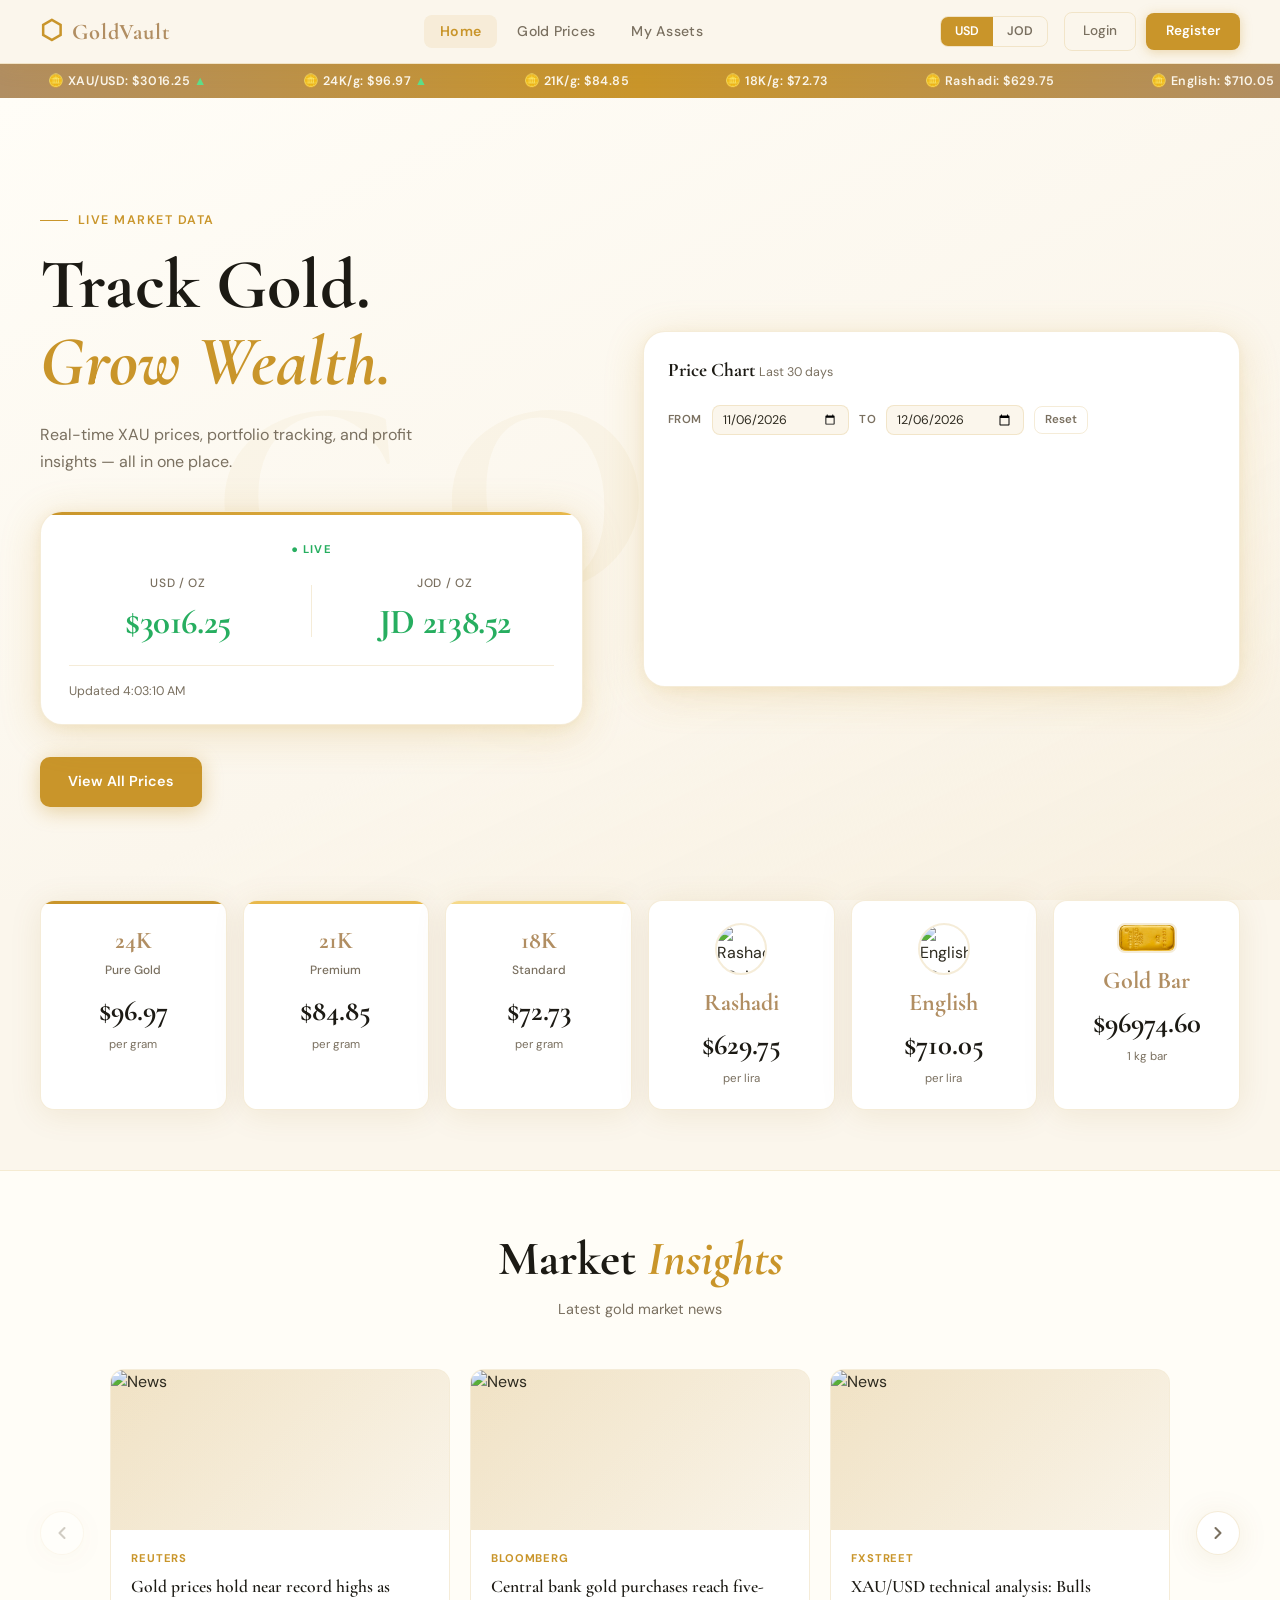
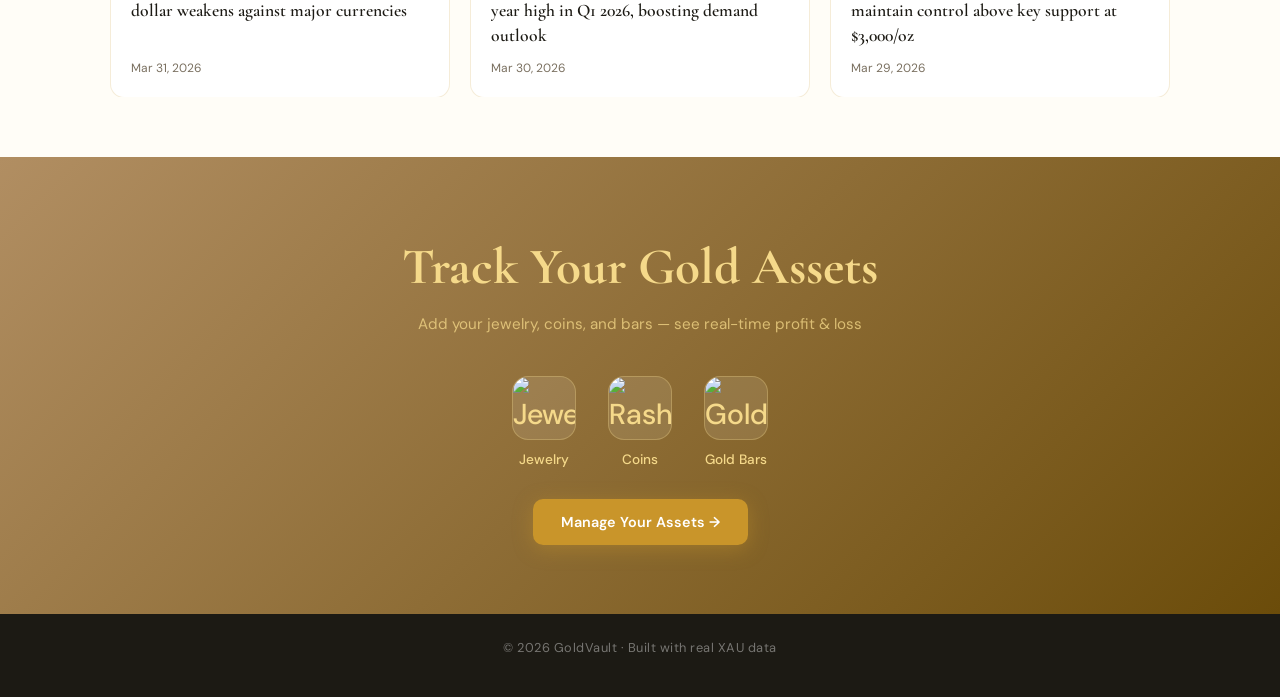
==== commit a83d8549: "fix dropdown profile button" ====
--- a/html/index.html
+++ b/html/index.html
@@ -103,7 +103,7 @@
     <div class="mobile-menu" id="mobileMenu">
         <a href="../html/index.html" class="active">Home</a>
         <a href="../html/prices.html">Gold Prices</a>
-        <a href="../html/myAssets.html">My Assets</a>
+        <button id="mobileAssetsBtn" class="mobile-menu-link">My Assets</button>
         <div class="mobile-menu-divider"></div>
         <div style="display:flex;gap:8px;align-items:center;padding:8px 16px;">
             <span
@@ -112,6 +112,28 @@
                 <button class="toggle-btn active" id="mobileBtnUSD" onclick="setCurrency('USD')">USD</button>
                 <button class="toggle-btn" id="mobileBtnJOD" onclick="setCurrency('JOD')">JOD</button>
             </div>
+        </div>
+        <div class="mobile-menu-divider"></div>
+        <!-- Mobile auth: logged-out -->
+        <div id="mobileAuthButtons" style="display:flex;gap:10px;padding:10px 16px;">
+            <button class="btn-ghost" style="flex:1;" data-bs-toggle="modal" data-bs-target="#loginModal">Login</button>
+            <button class="btn-gold" style="flex:1;" data-bs-toggle="modal" data-bs-target="#registerModal">Register</button>
+        </div>
+        <!-- Mobile auth: logged-in -->
+        <div id="mobileProfileSection" style="display:none;padding:10px 16px;">
+            <div style="display:flex;align-items:center;gap:10px;margin-bottom:10px;">
+                <img id="mobileProfileImg" src="../assets/images/female.png" alt="Profile"
+                    style="width:36px;height:36px;border-radius:50%;border:2px solid var(--gold);object-fit:cover;">
+                <span id="mobileProfileName" style="font-weight:700;font-size:0.95rem;color:var(--charcoal);"></span>
+            </div>
+            <button class="profile-menu-item" style="width:100%;margin-bottom:6px;" data-bs-toggle="modal" data-bs-target="#profileModal">
+                <svg width="15" height="15" viewBox="0 0 24 24" fill="none" stroke="currentColor" stroke-width="2"><circle cx="12" cy="8" r="4"/><path d="M4 20c0-4 3.6-7 8-7s8 3 8 7"/></svg>
+                My Profile
+            </button>
+            <button class="profile-menu-item danger" id="mobileLogoutBtn" style="width:100%;">
+                <svg width="15" height="15" viewBox="0 0 24 24" fill="none" stroke="currentColor" stroke-width="2"><path d="M9 21H5a2 2 0 0 1-2-2V5a2 2 0 0 1 2-2h4"/><polyline points="16 17 21 12 16 7"/><line x1="21" y1="12" x2="9" y2="12"/></svg>
+                Sign Out
+            </button>
         </div>
     </div>
 
--- a/css/style.css
+++ b/css/style.css
@@ -2005,9 +2005,7 @@
     gap: 6px;
   }
 
-  .nav-profile-dropdown {
-    display: flex !important;
-  }
+  /* NOTE: do NOT force display here — JS controls show/hide based on login state */
 }
 
 /* ============================
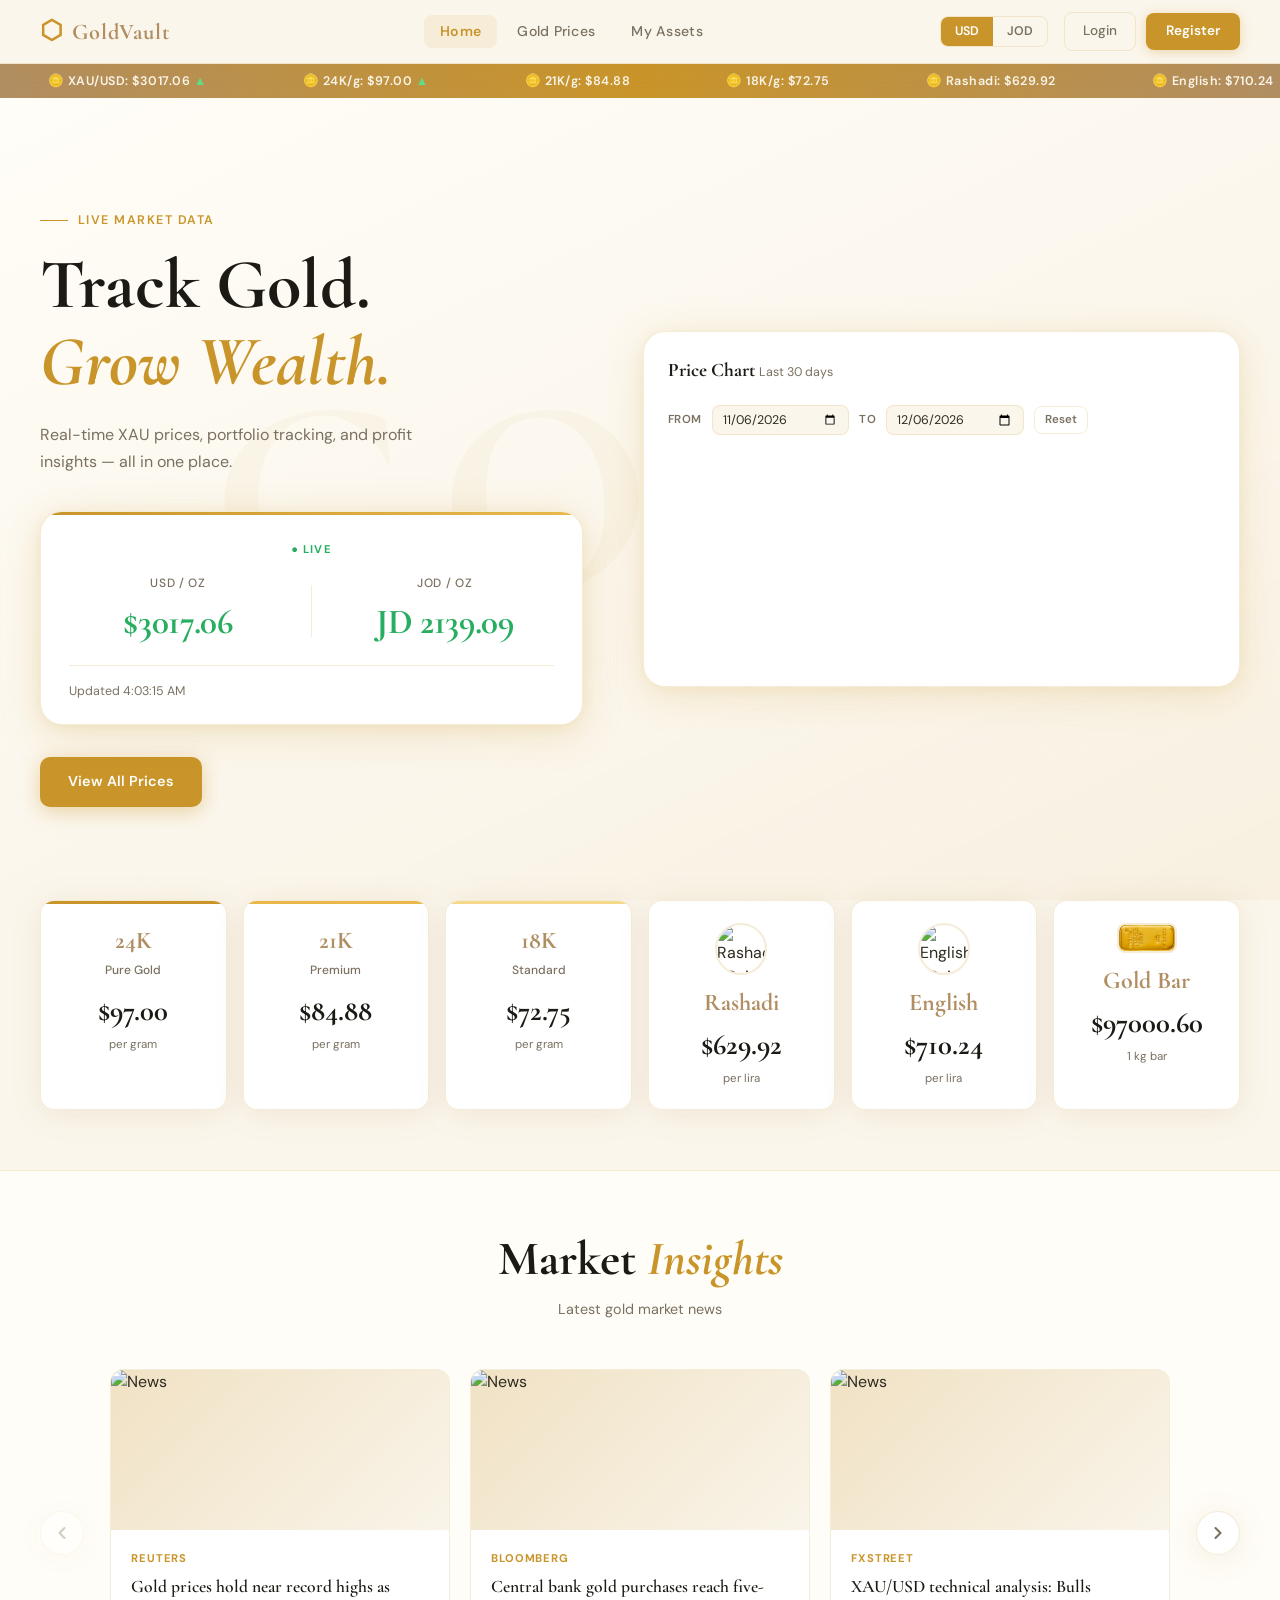
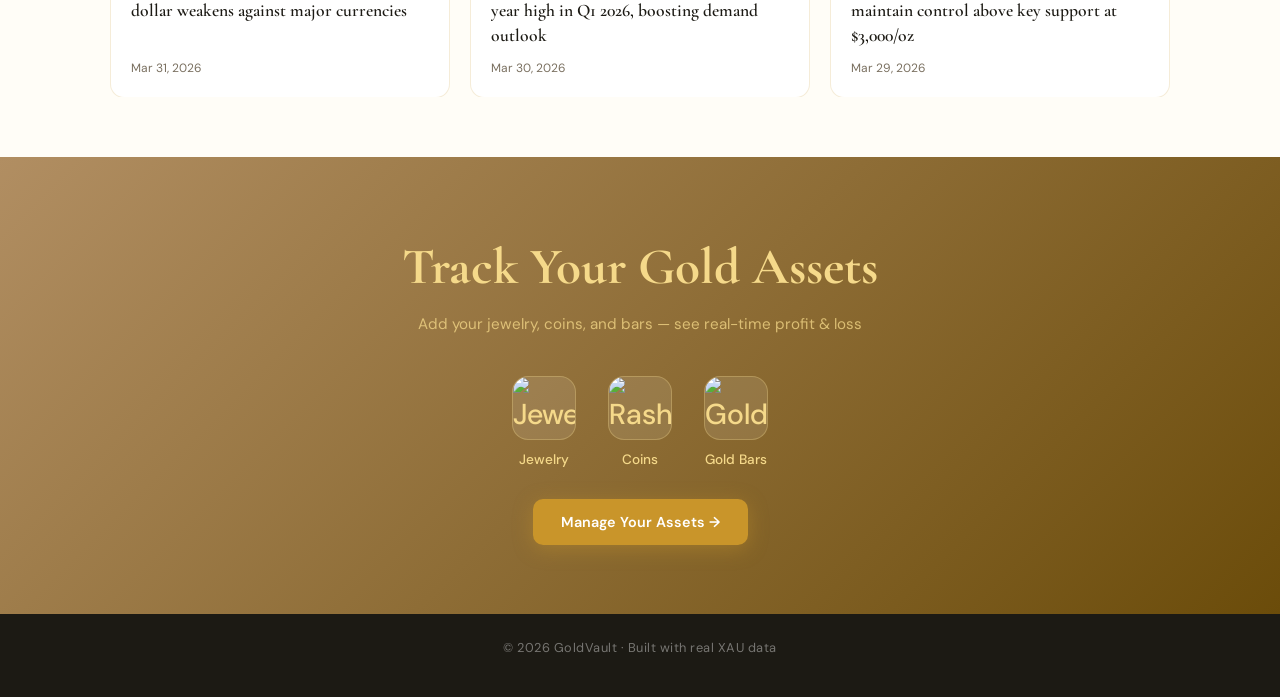
==== commit ab6a0510: "edited the log in responsive" ====
--- a/html/index.html
+++ b/html/index.html
@@ -94,6 +94,40 @@
                 </div>
             </div>
 
+            <!-- Mobile profile icon -->
+            <div class="mobile-profile-wrap" id="mobileProfileWrap">
+                <button class="mobile-profile-icon-btn" id="mobileProfileIconBtn" aria-label="Account">
+                    <img id="mobileProfileIconImg" src="../assets/images/female.png" alt="Profile" />
+                </button>
+                <div class="mobile-profile-dropdown" id="mobileProfileDropdown">
+                    <!-- logged-out state -->
+                    <div id="mobileAuthLinks">
+                        <button class="mobile-profile-menu-item" id="mobileLoginBtn">
+                            <svg width="15" height="15" viewBox="0 0 24 24" fill="none" stroke="currentColor" stroke-width="2"><path d="M15 3h4a2 2 0 0 1 2 2v14a2 2 0 0 1-2 2h-4"/><polyline points="10 17 15 12 10 7"/><line x1="15" y1="12" x2="3" y2="12"/></svg>
+                            Login
+                        </button>
+                        <button class="mobile-profile-menu-item" id="mobileRegisterBtn">
+                            <svg width="15" height="15" viewBox="0 0 24 24" fill="none" stroke="currentColor" stroke-width="2"><circle cx="12" cy="8" r="4"/><path d="M4 20c0-4 3.6-7 8-7s8 3 8 7"/></svg>
+                            Register
+                        </button>
+                    </div>
+                    <!-- logged-in state -->
+                    <div id="mobileUserLinks" style="display:none;">
+                        <div class="mobile-profile-user-info" id="mobileProfileUserInfo"></div>
+                        <div class="mobile-profile-menu-divider"></div>
+                        <button class="mobile-profile-menu-item" id="mobileMyProfileBtn" data-bs-toggle="modal" data-bs-target="#profileModal">
+                            <svg width="15" height="15" viewBox="0 0 24 24" fill="none" stroke="currentColor" stroke-width="2"><circle cx="12" cy="8" r="4"/><path d="M4 20c0-4 3.6-7 8-7s8 3 8 7"/></svg>
+                            My Profile
+                        </button>
+                        <div class="mobile-profile-menu-divider"></div>
+                        <button class="mobile-profile-menu-item danger" id="mobileLogoutBtn">
+                            <svg width="15" height="15" viewBox="0 0 24 24" fill="none" stroke="currentColor" stroke-width="2"><path d="M9 21H5a2 2 0 0 1-2-2V5a2 2 0 0 1 2-2h4"/><polyline points="16 17 21 12 16 7"/><line x1="21" y1="12" x2="9" y2="12"/></svg>
+                            Sign Out
+                        </button>
+                    </div>
+                </div>
+            </div>
+
             <button class="nav-toggle" id="navToggle" aria-label="Menu">☰</button>
         </div>
 
@@ -103,7 +137,7 @@
     <div class="mobile-menu" id="mobileMenu">
         <a href="../html/index.html" class="active">Home</a>
         <a href="../html/prices.html">Gold Prices</a>
-        <button id="mobileAssetsBtn" class="mobile-menu-link">My Assets</button>
+        <a href="../html/myAssets.html">My Assets</a>
         <div class="mobile-menu-divider"></div>
         <div style="display:flex;gap:8px;align-items:center;padding:8px 16px;">
             <span
@@ -112,28 +146,6 @@
                 <button class="toggle-btn active" id="mobileBtnUSD" onclick="setCurrency('USD')">USD</button>
                 <button class="toggle-btn" id="mobileBtnJOD" onclick="setCurrency('JOD')">JOD</button>
             </div>
-        </div>
-        <div class="mobile-menu-divider"></div>
-        <!-- Mobile auth: logged-out -->
-        <div id="mobileAuthButtons" style="display:flex;gap:10px;padding:10px 16px;">
-            <button class="btn-ghost" style="flex:1;" data-bs-toggle="modal" data-bs-target="#loginModal">Login</button>
-            <button class="btn-gold" style="flex:1;" data-bs-toggle="modal" data-bs-target="#registerModal">Register</button>
-        </div>
-        <!-- Mobile auth: logged-in -->
-        <div id="mobileProfileSection" style="display:none;padding:10px 16px;">
-            <div style="display:flex;align-items:center;gap:10px;margin-bottom:10px;">
-                <img id="mobileProfileImg" src="../assets/images/female.png" alt="Profile"
-                    style="width:36px;height:36px;border-radius:50%;border:2px solid var(--gold);object-fit:cover;">
-                <span id="mobileProfileName" style="font-weight:700;font-size:0.95rem;color:var(--charcoal);"></span>
-            </div>
-            <button class="profile-menu-item" style="width:100%;margin-bottom:6px;" data-bs-toggle="modal" data-bs-target="#profileModal">
-                <svg width="15" height="15" viewBox="0 0 24 24" fill="none" stroke="currentColor" stroke-width="2"><circle cx="12" cy="8" r="4"/><path d="M4 20c0-4 3.6-7 8-7s8 3 8 7"/></svg>
-                My Profile
-            </button>
-            <button class="profile-menu-item danger" id="mobileLogoutBtn" style="width:100%;">
-                <svg width="15" height="15" viewBox="0 0 24 24" fill="none" stroke="currentColor" stroke-width="2"><path d="M9 21H5a2 2 0 0 1-2-2V5a2 2 0 0 1 2-2h4"/><polyline points="16 17 21 12 16 7"/><line x1="21" y1="12" x2="9" y2="12"/></svg>
-                Sign Out
-            </button>
         </div>
     </div>
 
--- a/css/style.css
+++ b/css/style.css
@@ -2005,7 +2005,9 @@
     gap: 6px;
   }
 
-  /* NOTE: do NOT force display here — JS controls show/hide based on login state */
+  .nav-profile-dropdown {
+    display: flex !important;
+  }
 }
 
 /* ============================
@@ -2375,4 +2377,122 @@
   transform: translateY(-4px);
   box-shadow: 0 12px 40px rgba(201, 149, 42, 0.22);
   border-color: rgba(201, 149, 42, 0.45);
+}
+/* ── MOBILE PROFILE ICON + DROPDOWN ── */
+.mobile-profile-wrap {
+  display: none;
+  position: relative;
+}
+
+.mobile-profile-icon-btn {
+  width: 36px;
+  height: 36px;
+  border-radius: 50%;
+  border: 2px solid var(--border);
+  background: none;
+  padding: 0;
+  cursor: pointer;
+  overflow: hidden;
+  transition: border-color 0.2s;
+  display: flex;
+  align-items: center;
+  justify-content: center;
+}
+
+.mobile-profile-icon-btn img {
+  width: 100%;
+  height: 100%;
+  object-fit: cover;
+  border-radius: 50%;
+}
+
+.mobile-profile-icon-btn:hover {
+  border-color: var(--gold);
+}
+
+.mobile-profile-dropdown {
+  display: none;
+  position: absolute;
+  top: calc(100% + 10px);
+  right: 0;
+  background: #fff;
+  border: 1.5px solid var(--border);
+  border-radius: 12px;
+  box-shadow: 0 8px 32px rgba(0,0,0,0.12);
+  min-width: 175px;
+  z-index: 2000;
+  padding: 6px 0;
+  overflow: hidden;
+}
+
+.mobile-profile-dropdown.open {
+  display: block;
+}
+
+.mobile-profile-user-info {
+  padding: 10px 16px 8px;
+  font-size: 0.82rem;
+  font-weight: 600;
+  color: var(--gold-dark);
+  border-bottom: none;
+}
+
+.mobile-profile-menu-divider {
+  height: 1px;
+  background: var(--border);
+  margin: 4px 0;
+}
+
+.mobile-profile-menu-item {
+  display: flex;
+  align-items: center;
+  gap: 9px;
+  width: 100%;
+  padding: 10px 16px;
+  background: none;
+  border: none;
+  text-align: left;
+  font-size: 0.88rem;
+  font-weight: 500;
+  color: var(--ink);
+  cursor: pointer;
+  transition: background 0.15s;
+}
+
+.mobile-profile-menu-item svg {
+  flex-shrink: 0;
+  color: var(--muted);
+}
+
+.mobile-profile-menu-item:hover {
+  background: rgba(201, 149, 42, 0.07);
+  color: var(--gold-dark);
+}
+
+.mobile-profile-menu-item:hover svg {
+  color: var(--gold);
+}
+
+.mobile-profile-menu-item.danger {
+  color: #c0392b;
+}
+
+.mobile-profile-menu-item.danger svg {
+  color: #c0392b;
+}
+
+.mobile-profile-menu-item.danger:hover {
+  background: rgba(192, 57, 43, 0.07);
+}
+
+@media (max-width: 768px) {
+  .mobile-profile-wrap {
+    display: flex;
+    align-items: center;
+  }
+
+  /* Hide the desktop profile dropdown on mobile — mobile icon replaces it */
+  .nav-profile-dropdown {
+    display: none !important;
+  }
 }
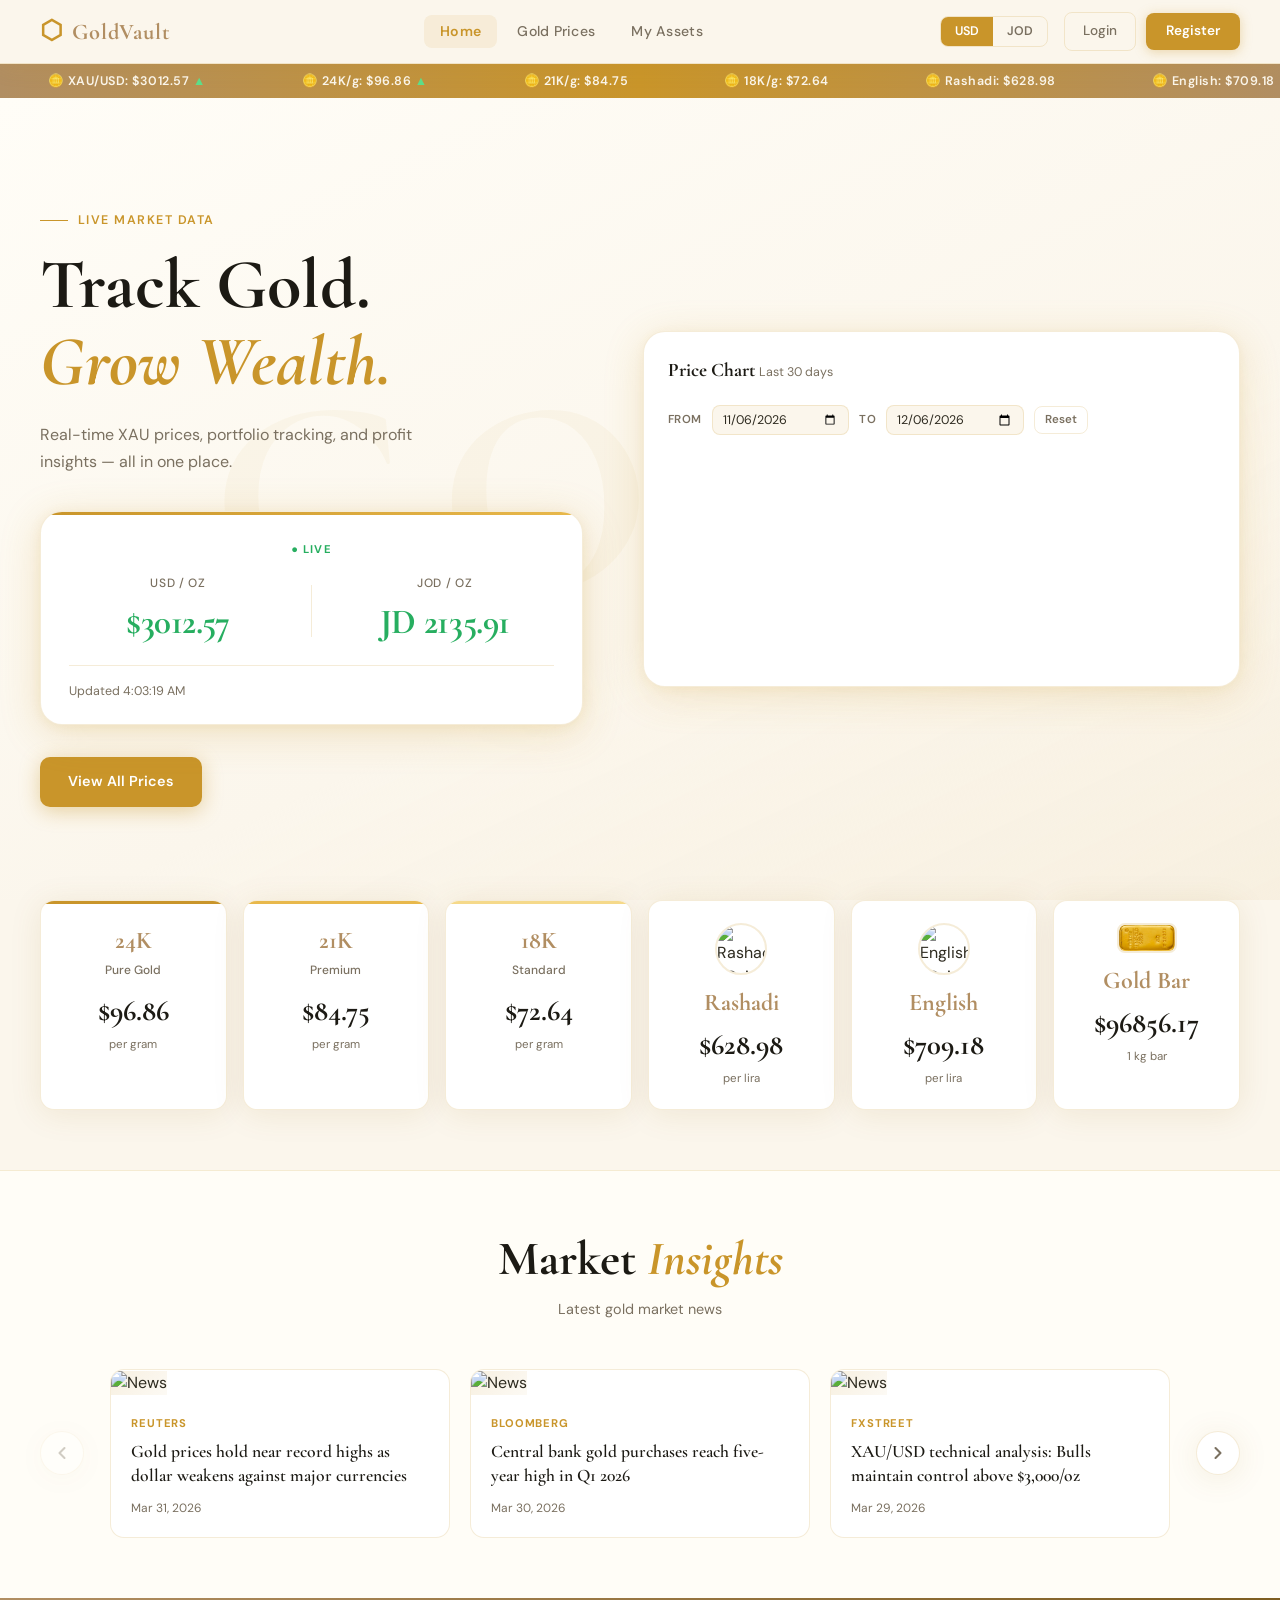
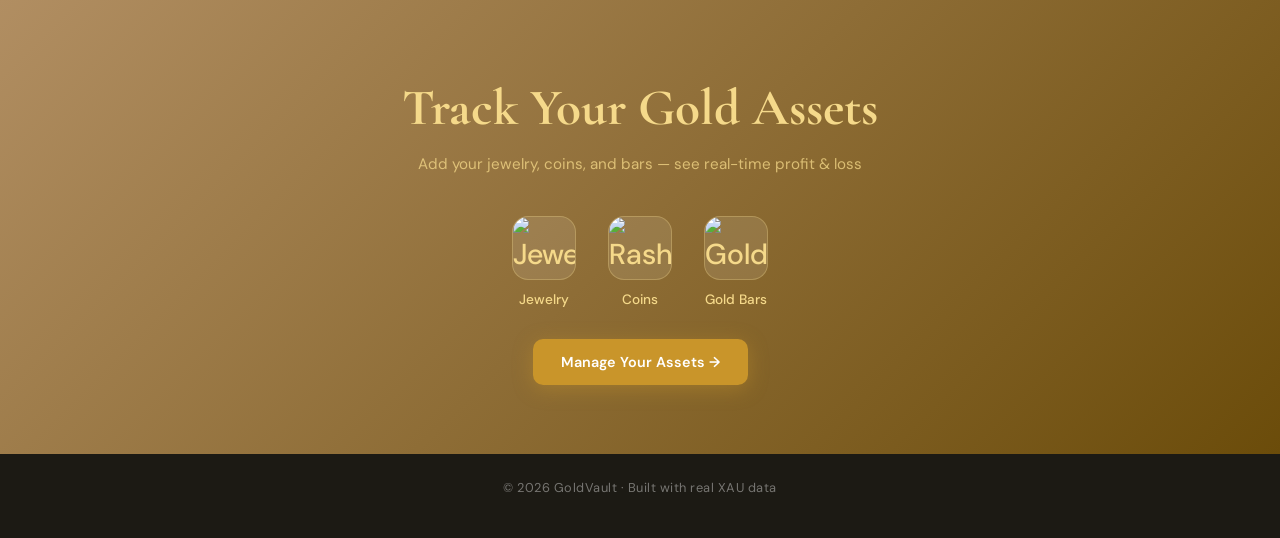
==== commit e523f1db: "V1 of project" ====
--- a/html/index.html
+++ b/html/index.html
@@ -94,40 +94,6 @@
                 </div>
             </div>
 
-            <!-- Mobile profile icon -->
-            <div class="mobile-profile-wrap" id="mobileProfileWrap">
-                <button class="mobile-profile-icon-btn" id="mobileProfileIconBtn" aria-label="Account">
-                    <img id="mobileProfileIconImg" src="../assets/images/female.png" alt="Profile" />
-                </button>
-                <div class="mobile-profile-dropdown" id="mobileProfileDropdown">
-                    <!-- logged-out state -->
-                    <div id="mobileAuthLinks">
-                        <button class="mobile-profile-menu-item" id="mobileLoginBtn">
-                            <svg width="15" height="15" viewBox="0 0 24 24" fill="none" stroke="currentColor" stroke-width="2"><path d="M15 3h4a2 2 0 0 1 2 2v14a2 2 0 0 1-2 2h-4"/><polyline points="10 17 15 12 10 7"/><line x1="15" y1="12" x2="3" y2="12"/></svg>
-                            Login
-                        </button>
-                        <button class="mobile-profile-menu-item" id="mobileRegisterBtn">
-                            <svg width="15" height="15" viewBox="0 0 24 24" fill="none" stroke="currentColor" stroke-width="2"><circle cx="12" cy="8" r="4"/><path d="M4 20c0-4 3.6-7 8-7s8 3 8 7"/></svg>
-                            Register
-                        </button>
-                    </div>
-                    <!-- logged-in state -->
-                    <div id="mobileUserLinks" style="display:none;">
-                        <div class="mobile-profile-user-info" id="mobileProfileUserInfo"></div>
-                        <div class="mobile-profile-menu-divider"></div>
-                        <button class="mobile-profile-menu-item" id="mobileMyProfileBtn" data-bs-toggle="modal" data-bs-target="#profileModal">
-                            <svg width="15" height="15" viewBox="0 0 24 24" fill="none" stroke="currentColor" stroke-width="2"><circle cx="12" cy="8" r="4"/><path d="M4 20c0-4 3.6-7 8-7s8 3 8 7"/></svg>
-                            My Profile
-                        </button>
-                        <div class="mobile-profile-menu-divider"></div>
-                        <button class="mobile-profile-menu-item danger" id="mobileLogoutBtn">
-                            <svg width="15" height="15" viewBox="0 0 24 24" fill="none" stroke="currentColor" stroke-width="2"><path d="M9 21H5a2 2 0 0 1-2-2V5a2 2 0 0 1 2-2h4"/><polyline points="16 17 21 12 16 7"/><line x1="21" y1="12" x2="9" y2="12"/></svg>
-                            Sign Out
-                        </button>
-                    </div>
-                </div>
-            </div>
-
             <button class="nav-toggle" id="navToggle" aria-label="Menu">☰</button>
         </div>
 
@@ -137,7 +103,7 @@
     <div class="mobile-menu" id="mobileMenu">
         <a href="../html/index.html" class="active">Home</a>
         <a href="../html/prices.html">Gold Prices</a>
-        <a href="../html/myAssets.html">My Assets</a>
+        <button id="mobileAssetsBtn" class="mobile-menu-link">My Assets</button>
         <div class="mobile-menu-divider"></div>
         <div style="display:flex;gap:8px;align-items:center;padding:8px 16px;">
             <span
@@ -146,6 +112,11 @@
                 <button class="toggle-btn active" id="mobileBtnUSD" onclick="setCurrency('USD')">USD</button>
                 <button class="toggle-btn" id="mobileBtnJOD" onclick="setCurrency('JOD')">JOD</button>
             </div>
+        </div>
+        <!-- Mobile auth: guest only -->
+        <div id="mobileAuthButtons" style="display:flex;gap:10px;padding:10px 16px;">
+            <button class="btn-ghost" style="flex:1;" data-bs-toggle="modal" data-bs-target="#loginModal">Login</button>
+            <button class="btn-gold" style="flex:1;" data-bs-toggle="modal" data-bs-target="#registerModal">Register</button>
         </div>
     </div>
 
--- a/css/style.css
+++ b/css/style.css
@@ -2005,9 +2005,7 @@
     gap: 6px;
   }
 
-  .nav-profile-dropdown {
-    display: flex !important;
-  }
+  /* NOTE: do NOT force display here — JS controls show/hide based on login state */
 }
 
 /* ============================
@@ -2377,122 +2375,4 @@
   transform: translateY(-4px);
   box-shadow: 0 12px 40px rgba(201, 149, 42, 0.22);
   border-color: rgba(201, 149, 42, 0.45);
-}
-/* ── MOBILE PROFILE ICON + DROPDOWN ── */
-.mobile-profile-wrap {
-  display: none;
-  position: relative;
-}
-
-.mobile-profile-icon-btn {
-  width: 36px;
-  height: 36px;
-  border-radius: 50%;
-  border: 2px solid var(--border);
-  background: none;
-  padding: 0;
-  cursor: pointer;
-  overflow: hidden;
-  transition: border-color 0.2s;
-  display: flex;
-  align-items: center;
-  justify-content: center;
-}
-
-.mobile-profile-icon-btn img {
-  width: 100%;
-  height: 100%;
-  object-fit: cover;
-  border-radius: 50%;
-}
-
-.mobile-profile-icon-btn:hover {
-  border-color: var(--gold);
-}
-
-.mobile-profile-dropdown {
-  display: none;
-  position: absolute;
-  top: calc(100% + 10px);
-  right: 0;
-  background: #fff;
-  border: 1.5px solid var(--border);
-  border-radius: 12px;
-  box-shadow: 0 8px 32px rgba(0,0,0,0.12);
-  min-width: 175px;
-  z-index: 2000;
-  padding: 6px 0;
-  overflow: hidden;
-}
-
-.mobile-profile-dropdown.open {
-  display: block;
-}
-
-.mobile-profile-user-info {
-  padding: 10px 16px 8px;
-  font-size: 0.82rem;
-  font-weight: 600;
-  color: var(--gold-dark);
-  border-bottom: none;
-}
-
-.mobile-profile-menu-divider {
-  height: 1px;
-  background: var(--border);
-  margin: 4px 0;
-}
-
-.mobile-profile-menu-item {
-  display: flex;
-  align-items: center;
-  gap: 9px;
-  width: 100%;
-  padding: 10px 16px;
-  background: none;
-  border: none;
-  text-align: left;
-  font-size: 0.88rem;
-  font-weight: 500;
-  color: var(--ink);
-  cursor: pointer;
-  transition: background 0.15s;
-}
-
-.mobile-profile-menu-item svg {
-  flex-shrink: 0;
-  color: var(--muted);
-}
-
-.mobile-profile-menu-item:hover {
-  background: rgba(201, 149, 42, 0.07);
-  color: var(--gold-dark);
-}
-
-.mobile-profile-menu-item:hover svg {
-  color: var(--gold);
-}
-
-.mobile-profile-menu-item.danger {
-  color: #c0392b;
-}
-
-.mobile-profile-menu-item.danger svg {
-  color: #c0392b;
-}
-
-.mobile-profile-menu-item.danger:hover {
-  background: rgba(192, 57, 43, 0.07);
-}
-
-@media (max-width: 768px) {
-  .mobile-profile-wrap {
-    display: flex;
-    align-items: center;
-  }
-
-  /* Hide the desktop profile dropdown on mobile — mobile icon replaces it */
-  .nav-profile-dropdown {
-    display: none !important;
-  }
 }
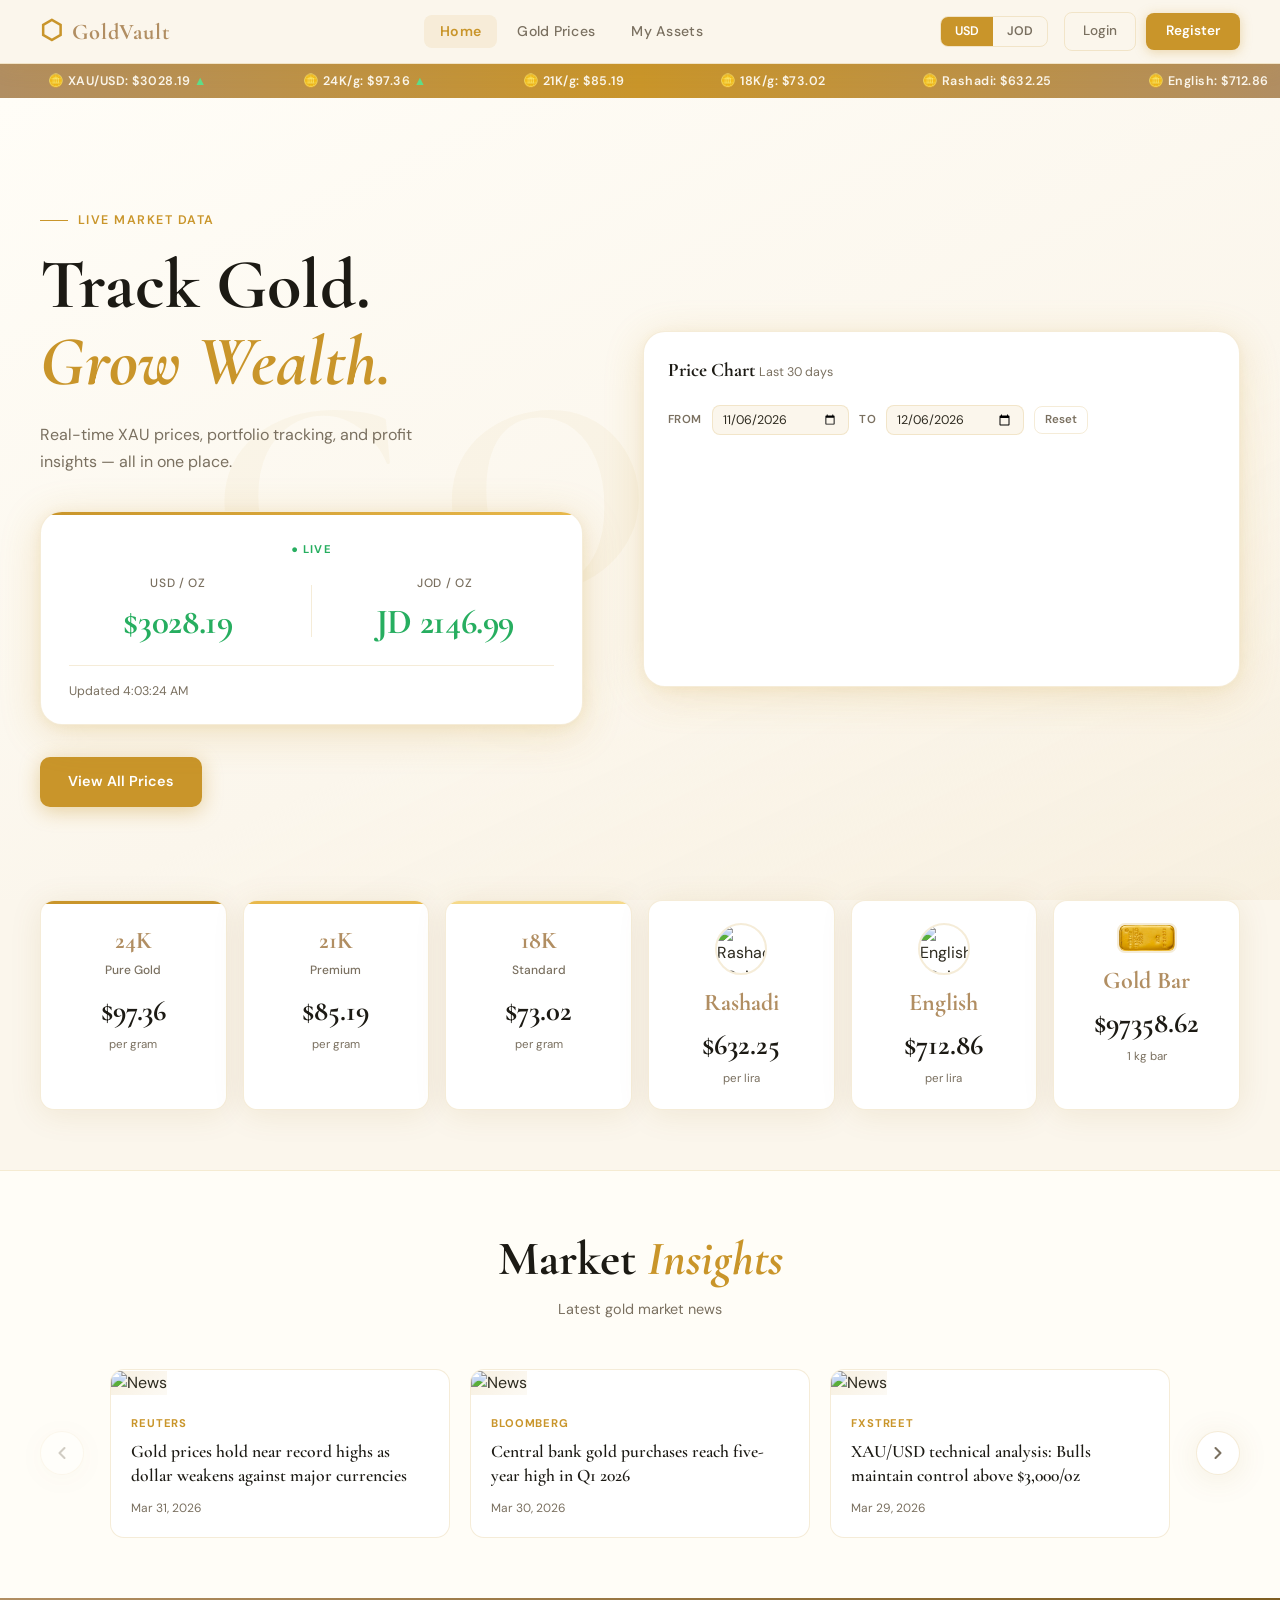
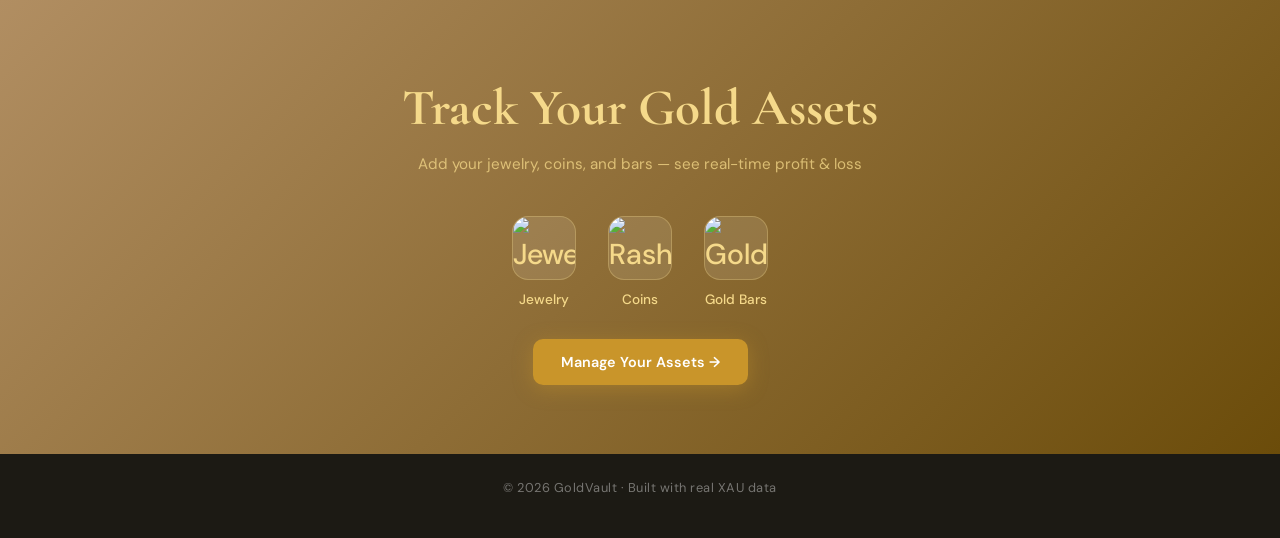
==== commit a1d1ecd9: "Merge branch 'main' of https://github.com/SalamAfaneh04/Gold-Price-Tracker-Web-App" ====
--- a/html/index.html
+++ b/html/index.html
@@ -94,6 +94,40 @@
                 </div>
             </div>
 
+            <!-- Mobile profile icon -->
+            <div class="mobile-profile-wrap" id="mobileProfileWrap">
+                <button class="mobile-profile-icon-btn" id="mobileProfileIconBtn" aria-label="Account">
+                    <img id="mobileProfileIconImg" src="../assets/images/female.png" alt="Profile" />
+                </button>
+                <div class="mobile-profile-dropdown" id="mobileProfileDropdown">
+                    <!-- logged-out state -->
+                    <div id="mobileAuthLinks">
+                        <button class="mobile-profile-menu-item" id="mobileLoginBtn">
+                            <svg width="15" height="15" viewBox="0 0 24 24" fill="none" stroke="currentColor" stroke-width="2"><path d="M15 3h4a2 2 0 0 1 2 2v14a2 2 0 0 1-2 2h-4"/><polyline points="10 17 15 12 10 7"/><line x1="15" y1="12" x2="3" y2="12"/></svg>
+                            Login
+                        </button>
+                        <button class="mobile-profile-menu-item" id="mobileRegisterBtn">
+                            <svg width="15" height="15" viewBox="0 0 24 24" fill="none" stroke="currentColor" stroke-width="2"><circle cx="12" cy="8" r="4"/><path d="M4 20c0-4 3.6-7 8-7s8 3 8 7"/></svg>
+                            Register
+                        </button>
+                    </div>
+                    <!-- logged-in state -->
+                    <div id="mobileUserLinks" style="display:none;">
+                        <div class="mobile-profile-user-info" id="mobileProfileUserInfo"></div>
+                        <div class="mobile-profile-menu-divider"></div>
+                        <button class="mobile-profile-menu-item" id="mobileMyProfileBtn" data-bs-toggle="modal" data-bs-target="#profileModal">
+                            <svg width="15" height="15" viewBox="0 0 24 24" fill="none" stroke="currentColor" stroke-width="2"><circle cx="12" cy="8" r="4"/><path d="M4 20c0-4 3.6-7 8-7s8 3 8 7"/></svg>
+                            My Profile
+                        </button>
+                        <div class="mobile-profile-menu-divider"></div>
+                        <button class="mobile-profile-menu-item danger" id="mobileLogoutBtn">
+                            <svg width="15" height="15" viewBox="0 0 24 24" fill="none" stroke="currentColor" stroke-width="2"><path d="M9 21H5a2 2 0 0 1-2-2V5a2 2 0 0 1 2-2h4"/><polyline points="16 17 21 12 16 7"/><line x1="21" y1="12" x2="9" y2="12"/></svg>
+                            Sign Out
+                        </button>
+                    </div>
+                </div>
+            </div>
+
             <button class="nav-toggle" id="navToggle" aria-label="Menu">☰</button>
         </div>
 
@@ -103,7 +137,7 @@
     <div class="mobile-menu" id="mobileMenu">
         <a href="../html/index.html" class="active">Home</a>
         <a href="../html/prices.html">Gold Prices</a>
-        <button id="mobileAssetsBtn" class="mobile-menu-link">My Assets</button>
+        <a href="../html/myAssets.html">My Assets</a>
         <div class="mobile-menu-divider"></div>
         <div style="display:flex;gap:8px;align-items:center;padding:8px 16px;">
             <span
@@ -112,11 +146,6 @@
                 <button class="toggle-btn active" id="mobileBtnUSD" onclick="setCurrency('USD')">USD</button>
                 <button class="toggle-btn" id="mobileBtnJOD" onclick="setCurrency('JOD')">JOD</button>
             </div>
-        </div>
-        <!-- Mobile auth: guest only -->
-        <div id="mobileAuthButtons" style="display:flex;gap:10px;padding:10px 16px;">
-            <button class="btn-ghost" style="flex:1;" data-bs-toggle="modal" data-bs-target="#loginModal">Login</button>
-            <button class="btn-gold" style="flex:1;" data-bs-toggle="modal" data-bs-target="#registerModal">Register</button>
         </div>
     </div>
 
--- a/css/style.css
+++ b/css/style.css
@@ -2375,4 +2375,122 @@
   transform: translateY(-4px);
   box-shadow: 0 12px 40px rgba(201, 149, 42, 0.22);
   border-color: rgba(201, 149, 42, 0.45);
+}
+/* ── MOBILE PROFILE ICON + DROPDOWN ── */
+.mobile-profile-wrap {
+  display: none;
+  position: relative;
+}
+
+.mobile-profile-icon-btn {
+  width: 36px;
+  height: 36px;
+  border-radius: 50%;
+  border: 2px solid var(--border);
+  background: none;
+  padding: 0;
+  cursor: pointer;
+  overflow: hidden;
+  transition: border-color 0.2s;
+  display: flex;
+  align-items: center;
+  justify-content: center;
+}
+
+.mobile-profile-icon-btn img {
+  width: 100%;
+  height: 100%;
+  object-fit: cover;
+  border-radius: 50%;
+}
+
+.mobile-profile-icon-btn:hover {
+  border-color: var(--gold);
+}
+
+.mobile-profile-dropdown {
+  display: none;
+  position: absolute;
+  top: calc(100% + 10px);
+  right: 0;
+  background: #fff;
+  border: 1.5px solid var(--border);
+  border-radius: 12px;
+  box-shadow: 0 8px 32px rgba(0,0,0,0.12);
+  min-width: 175px;
+  z-index: 2000;
+  padding: 6px 0;
+  overflow: hidden;
+}
+
+.mobile-profile-dropdown.open {
+  display: block;
+}
+
+.mobile-profile-user-info {
+  padding: 10px 16px 8px;
+  font-size: 0.82rem;
+  font-weight: 600;
+  color: var(--gold-dark);
+  border-bottom: none;
+}
+
+.mobile-profile-menu-divider {
+  height: 1px;
+  background: var(--border);
+  margin: 4px 0;
+}
+
+.mobile-profile-menu-item {
+  display: flex;
+  align-items: center;
+  gap: 9px;
+  width: 100%;
+  padding: 10px 16px;
+  background: none;
+  border: none;
+  text-align: left;
+  font-size: 0.88rem;
+  font-weight: 500;
+  color: var(--ink);
+  cursor: pointer;
+  transition: background 0.15s;
+}
+
+.mobile-profile-menu-item svg {
+  flex-shrink: 0;
+  color: var(--muted);
+}
+
+.mobile-profile-menu-item:hover {
+  background: rgba(201, 149, 42, 0.07);
+  color: var(--gold-dark);
+}
+
+.mobile-profile-menu-item:hover svg {
+  color: var(--gold);
+}
+
+.mobile-profile-menu-item.danger {
+  color: #c0392b;
+}
+
+.mobile-profile-menu-item.danger svg {
+  color: #c0392b;
+}
+
+.mobile-profile-menu-item.danger:hover {
+  background: rgba(192, 57, 43, 0.07);
+}
+
+@media (max-width: 768px) {
+  .mobile-profile-wrap {
+    display: flex;
+    align-items: center;
+  }
+
+  /* Hide the desktop profile dropdown on mobile — mobile icon replaces it */
+  .nav-profile-dropdown {
+    display: none !important;
+  }
 }
